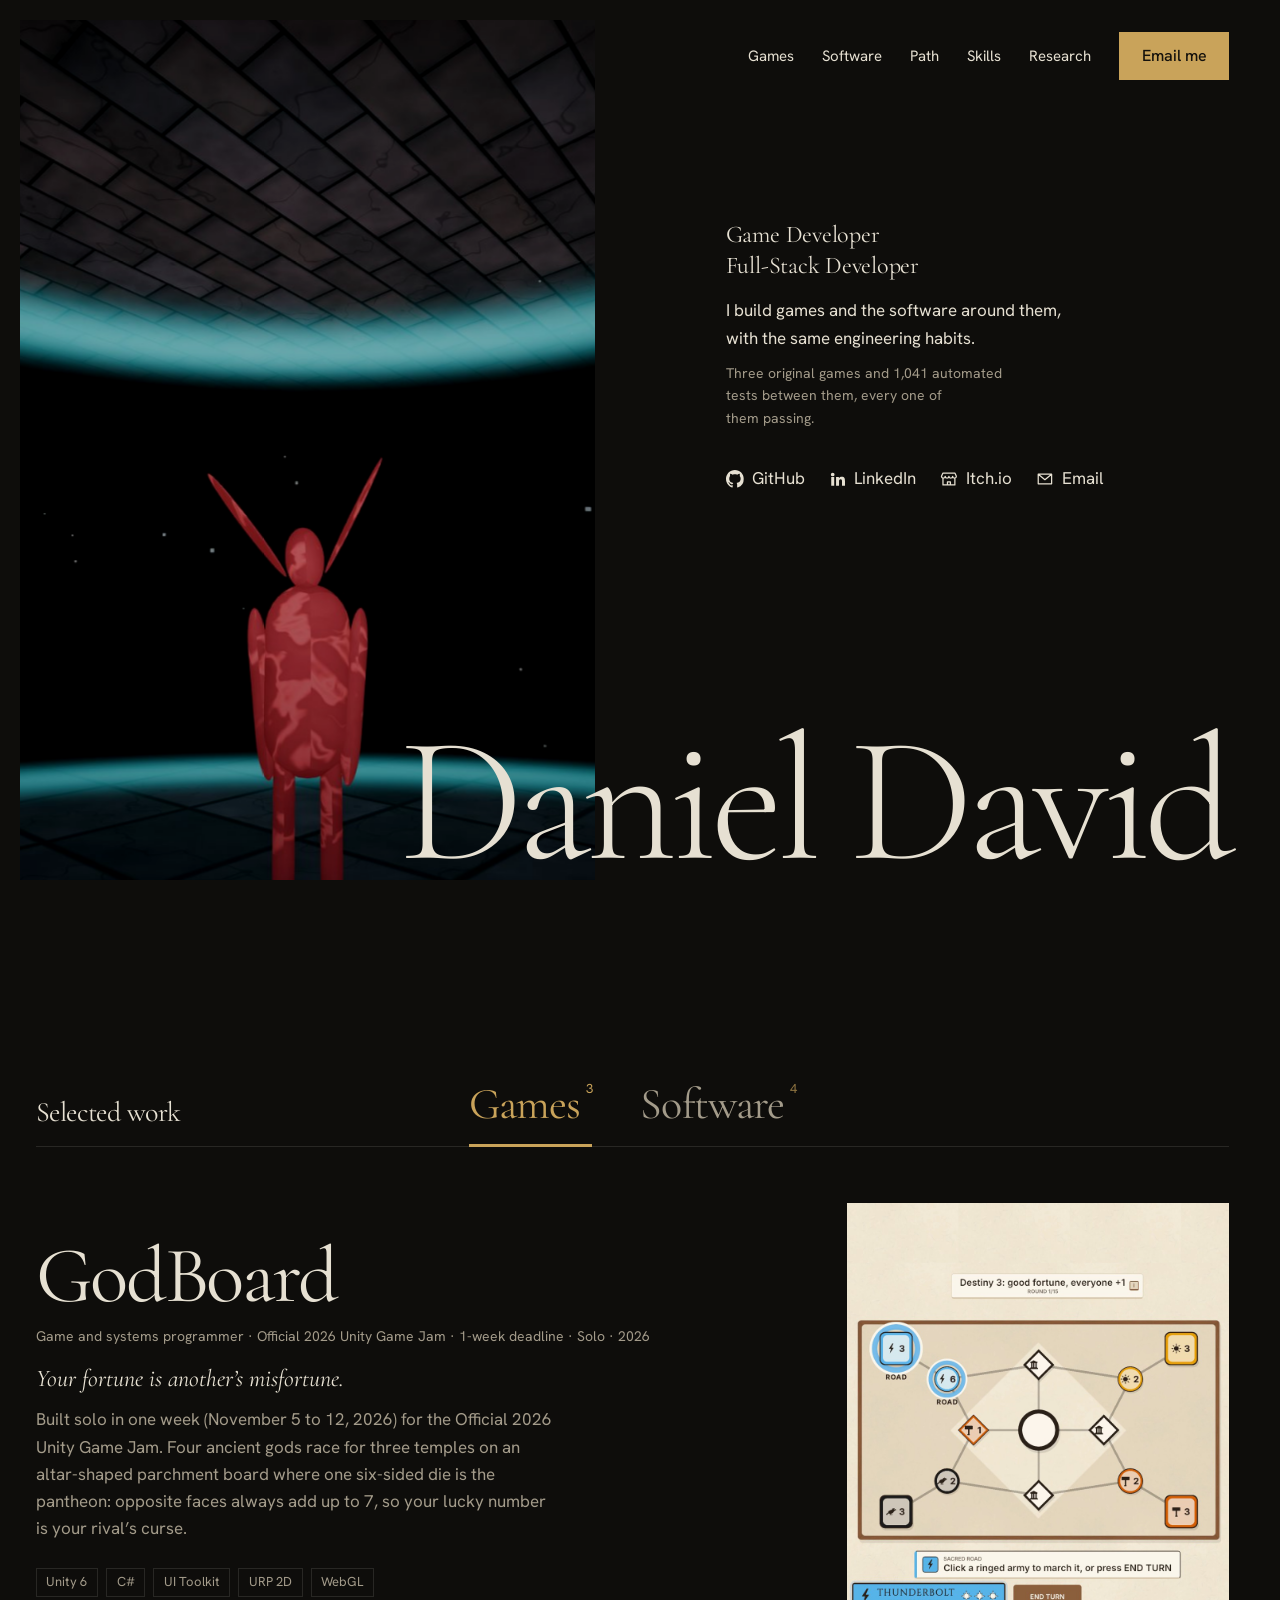
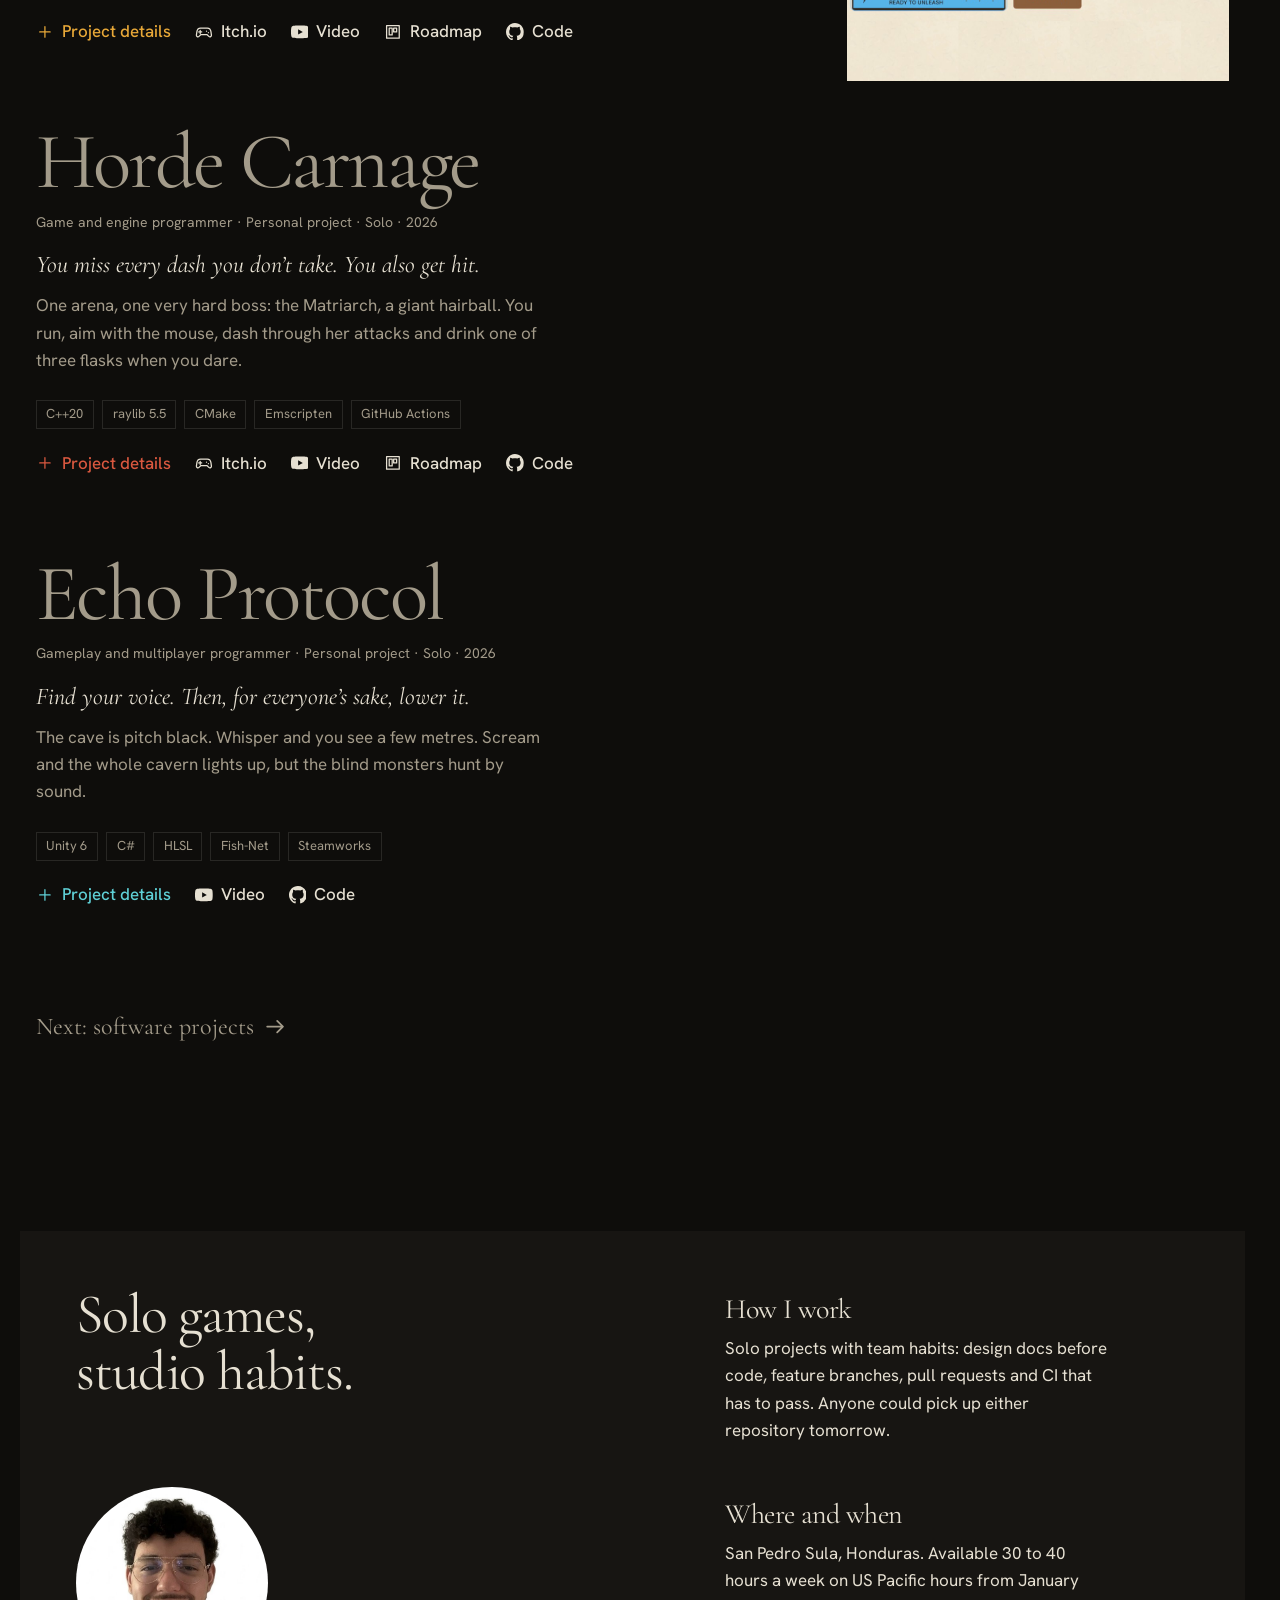
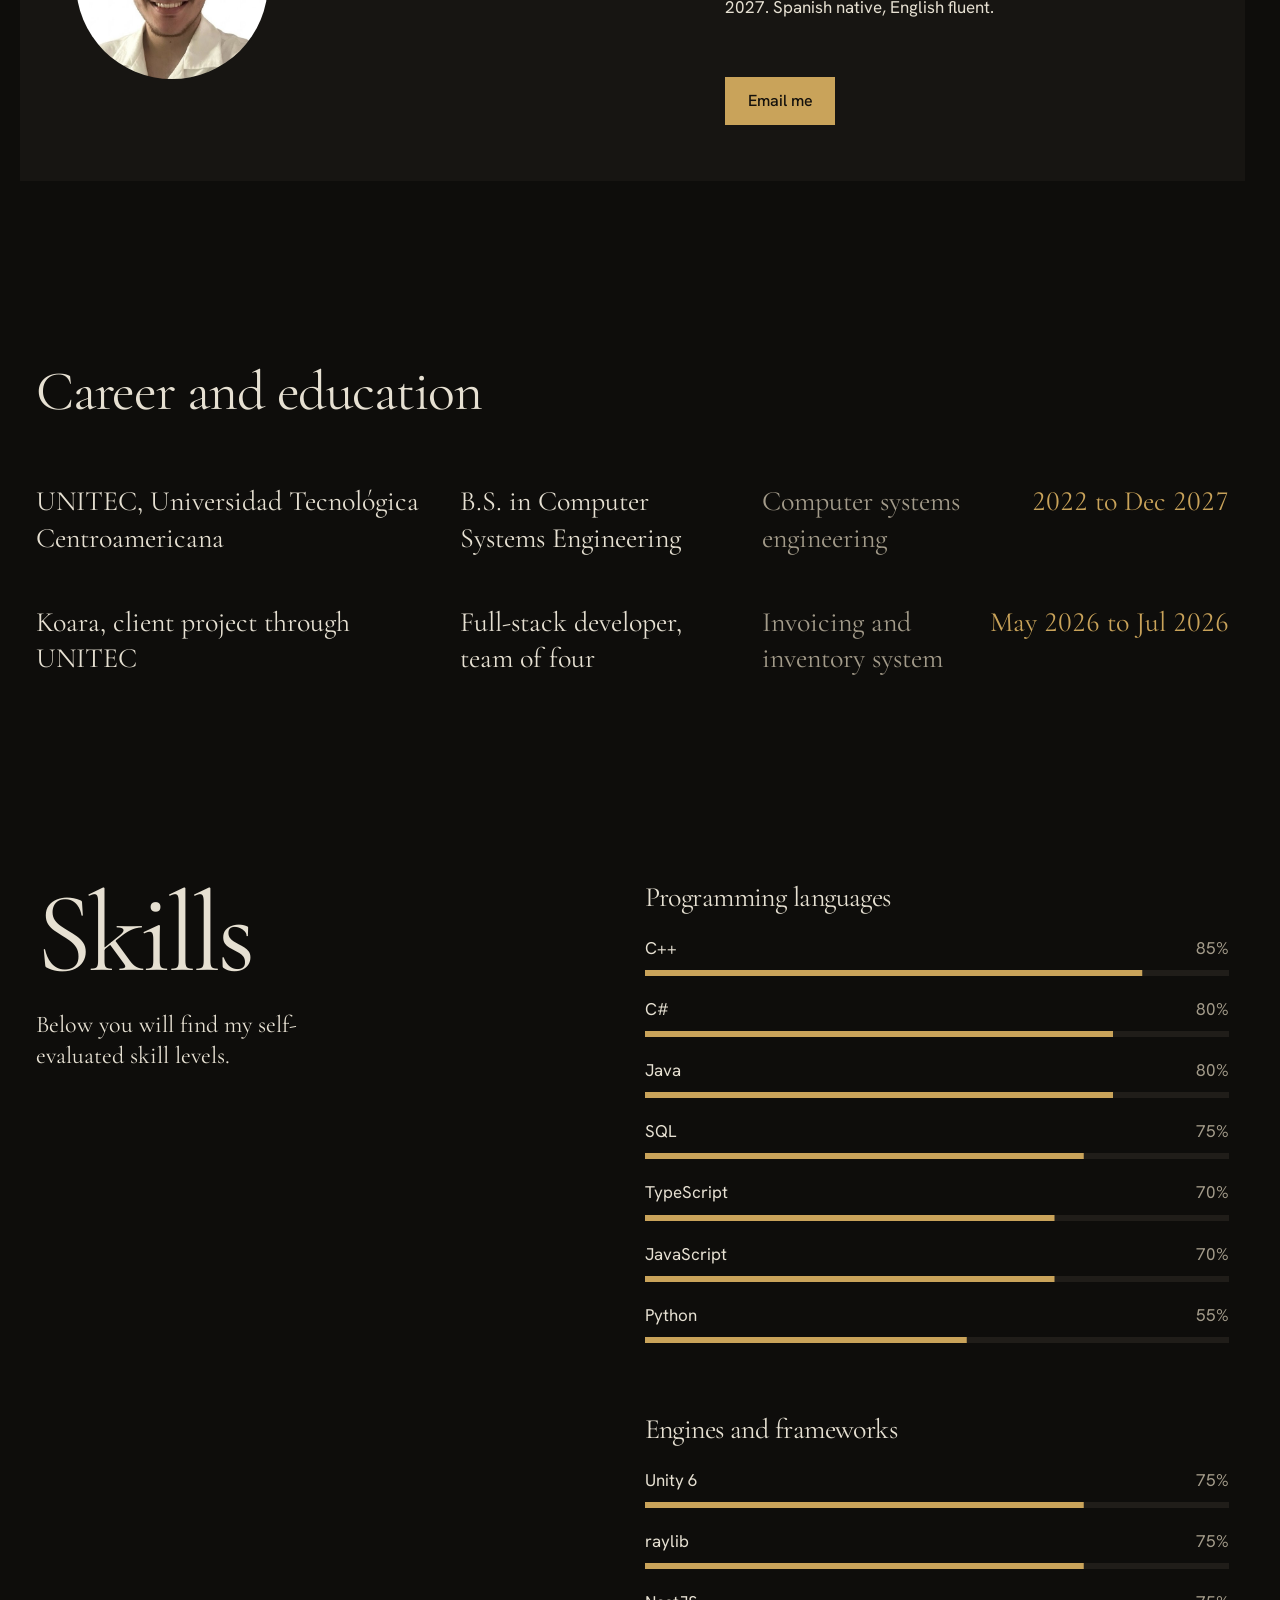
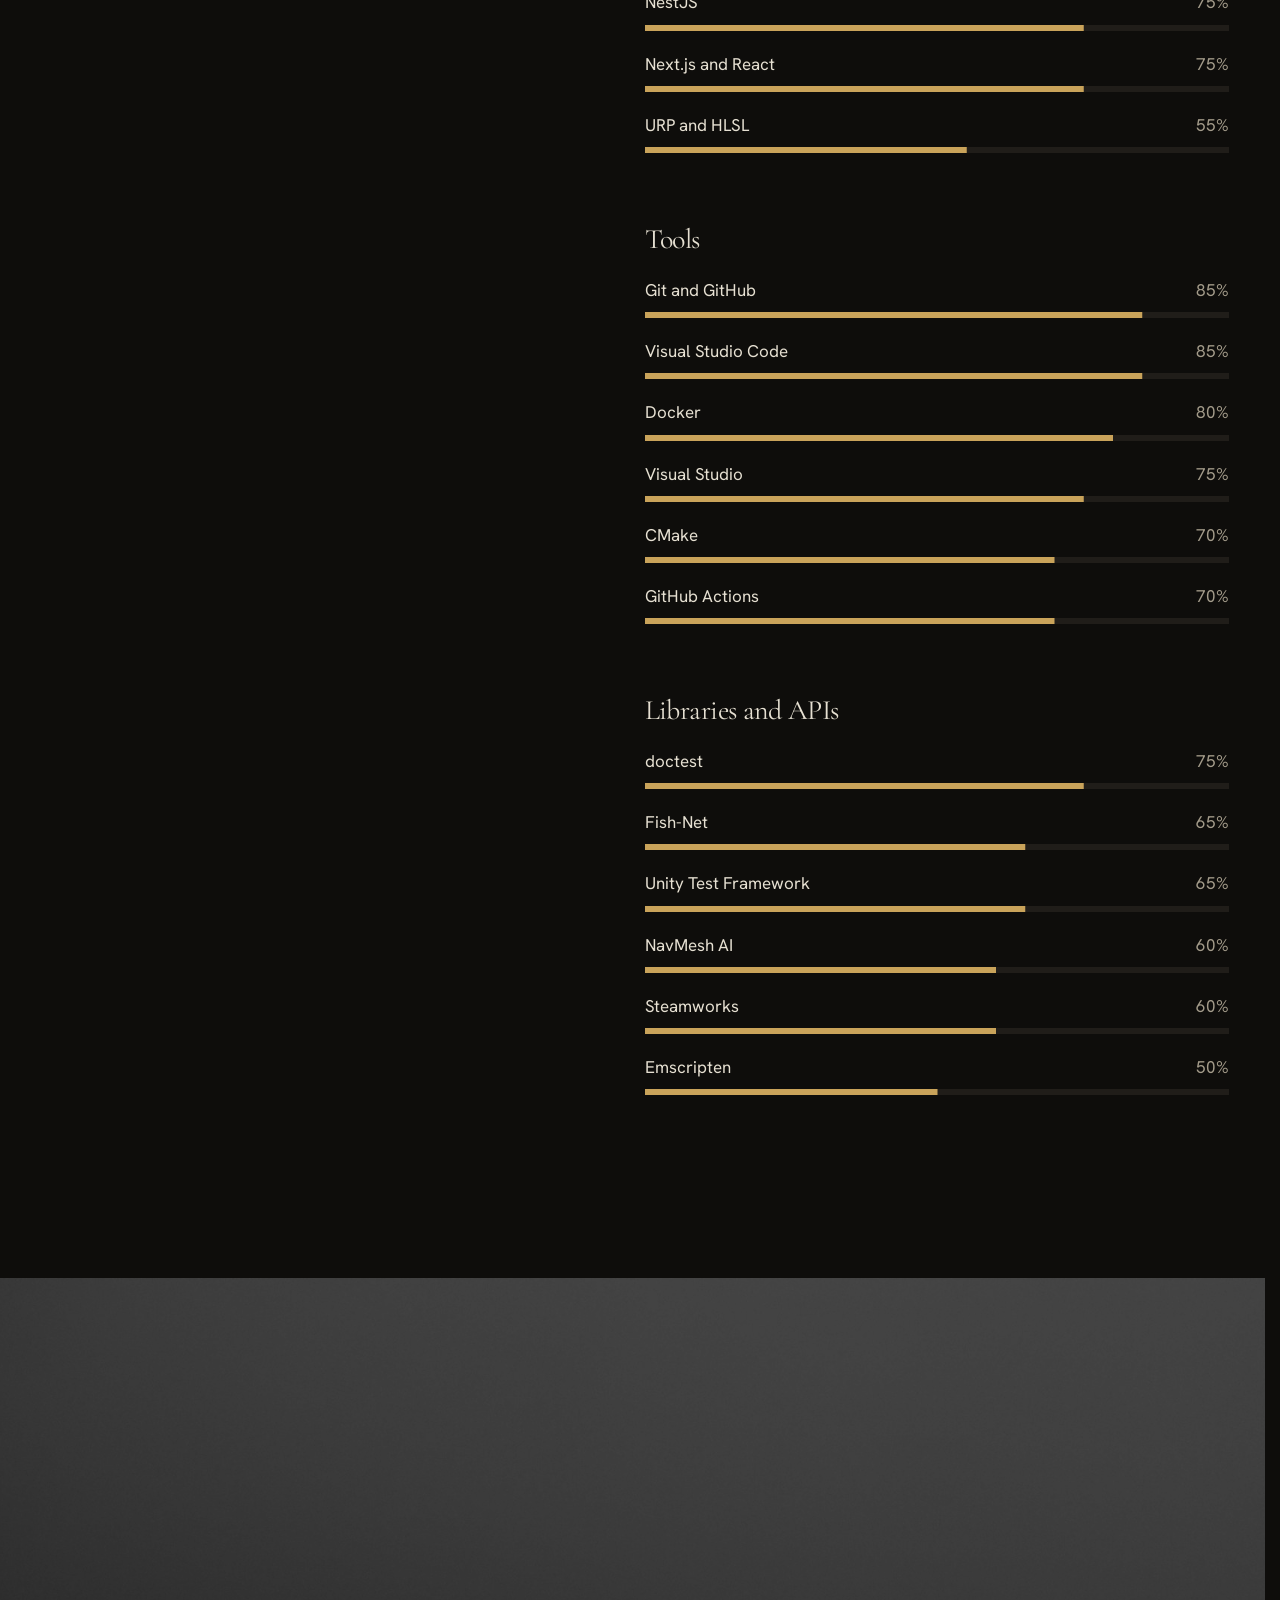
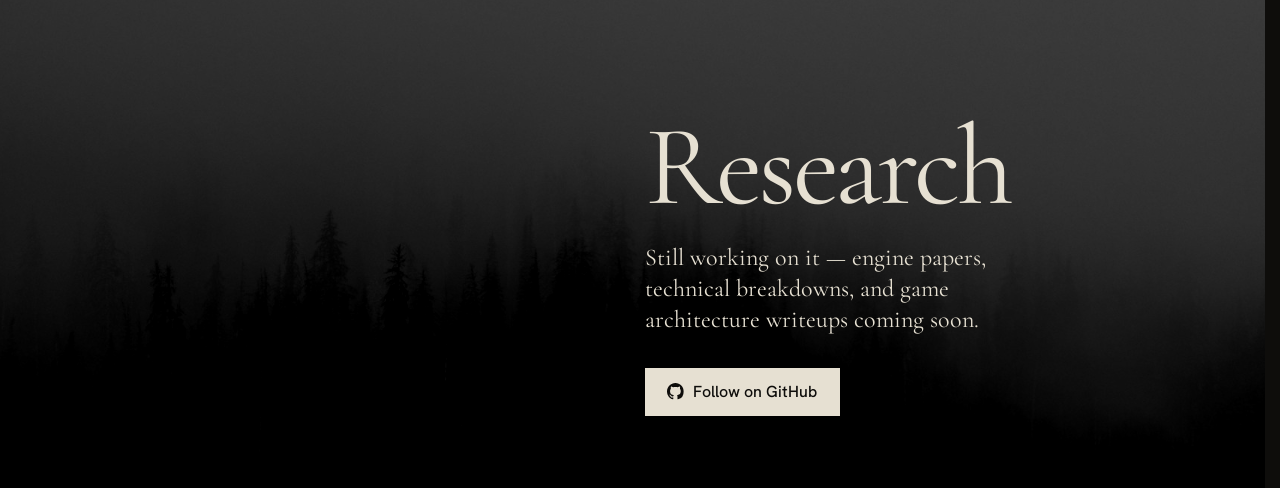
==== index.html @ 03432f9b "feat(games): add GodBoard project, solar amber theme, and gameplay screenshots - Add GodBoard as the" ====
<!doctype html>
<html lang="en">
<head>
  <meta charset="utf-8">
  <meta name="viewport" content="width=device-width, initial-scale=1, viewport-fit=cover">
  <title>Daniel David, game developer and full-stack developer</title>
  <meta name="description" content="Daniel David, game developer and full-stack developer. Original games in C++ and C#, and web software, with their engineering in the open.">
  <meta name="theme-color" content="#0e0d0b">
  <meta property="og:title" content="Daniel David, game developer and full-stack developer">
  <meta property="og:description" content="I build games and the software around them, with the same engineering habits.">
  <meta property="og:image" content="assets/projects/echo-protocol/echo-ring.jpg">
  <link rel="icon" href="data:image/svg+xml,%3Csvg xmlns='http://www.w3.org/2000/svg' viewBox='0 0 32 32'%3E%3Crect width='32' height='32' fill='%230e0d0b'/%3E%3Cpath d='M16 5c3 4 6 7 6 12a6 6 0 0 1-12 0c0-3 1.5-5 3-6.5 0 2.5 1 4 3 4.5-1-3 0-7 0-10z' fill='%23c9a35a'/%3E%3C/svg%3E">
  <link rel="preload" href="assets/fonts/cormorant-garamond.woff2" as="font" type="font/woff2" crossorigin>
  <link rel="preload" href="assets/fonts/hanken-grotesk.woff2" as="font" type="font/woff2" crossorigin>
  <link rel="stylesheet" href="css/tokens.css">
  <link rel="stylesheet" href="css/base.css">
  <link rel="stylesheet" href="css/main.css">
  <script type="module" src="js/main.js"></script>
</head>
<body>
  <svg width="0" height="0" class="sprite" aria-hidden="true" focusable="false">
    <symbol id="i-github" viewBox="0 0 16 16"><path fill="currentColor" d="M8 0C3.58 0 0 3.58 0 8c0 3.54 2.29 6.53 5.47 7.59.4.07.55-.17.55-.38 0-.19-.01-.82-.01-1.49-2.01.37-2.53-.49-2.69-.94-.09-.23-.48-.94-.82-1.13-.28-.15-.68-.52-.01-.53.63-.01 1.08.58 1.23.82.72 1.21 1.87.87 2.33.66.07-.52.28-.87.51-1.07-1.78-.2-3.64-.89-3.64-3.95 0-.87.31-1.59.82-2.15-.08-.2-.36-1.02.08-2.12 0 0 .67-.21 2.2.82.64-.18 1.32-.27 2-.27.68 0 1.36.09 2 .27 1.53-1.04 2.2-.82 2.2-.82.44 1.1.16 1.92.08 2.12.51.56.82 1.27.82 2.15 0 3.07-1.87 3.75-3.65 3.95.29.25.54.73.54 1.48 0 1.07-.01 1.93-.01 2.2 0 .21.15.46.55.38A8.01 8.01 0 0 0 16 8c0-4.42-3.58-8-8-8z"/></symbol>
    <symbol id="i-linkedin" viewBox="0 0 24 24"><path fill="currentColor" d="M4.98 3.5a2.5 2.5 0 1 1-.01 5 2.5 2.5 0 0 1 .01-5zM3 9.5h4V21H3zM9.5 9.5h3.8v1.6h.05c.53-1 1.83-1.95 3.77-1.95 4.03 0 4.38 2.55 4.38 5.85V21h-4v-5.4c0-1.4-.03-3.1-1.9-3.1-1.95 0-2.1 1.5-2.1 3V21h-4z"/></symbol>
    <symbol id="i-itch" viewBox="0 0 24 24"><path fill="none" stroke="currentColor" stroke-width="1.7" stroke-linejoin="round" stroke-linecap="round" d="M4 4h16l2 4.5a2.5 2.5 0 0 1-5 0 2.5 2.5 0 0 1-5 0 2.5 2.5 0 0 1-5 0 2.5 2.5 0 0 1-5 0zM4 11.5V20h16v-8.5M10 20v-4h4v4"/></symbol>
    <symbol id="i-mail" viewBox="0 0 24 24"><path fill="none" stroke="currentColor" stroke-width="1.7" stroke-linejoin="round" stroke-linecap="round" d="M3 5.5h18v13H3zM3.5 6l8.5 7 8.5-7"/></symbol>
    <symbol id="i-gamepad" viewBox="0 0 24 24"><path fill="none" stroke="currentColor" stroke-width="1.7" stroke-linejoin="round" stroke-linecap="round" d="M7.5 7h9c2.8 0 4.6 2 5 5l.6 4.2c.3 2-2 3.2-3.5 1.8L16 15.5H8L5.4 18c-1.5 1.4-3.8.2-3.5-1.8L2.5 12c.4-3 2.2-5 5-5zM7 10v4M5 12h4M15.5 11h.01M18 13h.01"/></symbol>
    <symbol id="i-play" viewBox="0 0 24 24"><path fill="currentColor" d="M8 5.5v13l10.5-6.5z"/></symbol>
    <symbol id="i-youtube" viewBox="0 0 24 24"><path fill="currentColor" d="M23.5 6.2c-.3-1-.9-1.8-1.9-2.1C19.9 3.5 12 3.5 12 3.5s-7.9 0-9.6.6C1.4 4.4.8 5.2.5 6.2 0 7.9 0 12 0 12s0 4.1.5 5.8c.3 1 .9 1.8 1.9 2.1 1.7.6 9.6.6 9.6.6s7.9 0 9.6-.6c1-.3 1.6-1.1 1.9-2.1.5-1.7.5-5.8.5-5.8s0-4.1-.5-5.8zM9.6 15.6V8.4l6.3 3.6-6.3 3.6z"/></symbol>
    <symbol id="i-external" viewBox="0 0 24 24"><path fill="none" stroke="currentColor" stroke-width="1.7" stroke-linecap="round" stroke-linejoin="round" d="M18 13v6a2 2 0 0 1-2 2H5a2 2 0 0 1-2-2V8a2 2 0 0 1 2-2h6M15 3h6v6M10 14L21 3"/></symbol>
    <symbol id="i-download" viewBox="0 0 24 24"><path fill="none" stroke="currentColor" stroke-width="1.7" stroke-linejoin="round" stroke-linecap="round" d="M12 4v11M7.5 10.5 12 15l4.5-4.5M5 19.5h14"/></symbol>
    <symbol id="i-plus" viewBox="0 0 24 24"><path fill="none" stroke="currentColor" stroke-width="1.7" stroke-linecap="round" d="M12 5v14M5 12h14"/></symbol>
    <symbol id="i-arrow" viewBox="0 0 24 24"><path fill="none" stroke="currentColor" stroke-width="1.7" stroke-linecap="round" stroke-linejoin="round" d="M4 12h15M13.5 6.5 19 12l-5.5 5.5"/></symbol>
    <symbol id="i-store" viewBox="0 0 24 24"><path fill="none" stroke="currentColor" stroke-width="1.7" stroke-linejoin="round" stroke-linecap="round" d="M4 8h16l-1.2 11.5a1.5 1.5 0 0 1-1.5 1.5H6.7a1.5 1.5 0 0 1-1.5-1.5zM8.5 8V6.5a3.5 3.5 0 0 1 7 0V8"/></symbol>
    <symbol id="i-key" viewBox="0 0 24 24"><path fill="none" stroke="currentColor" stroke-width="1.7" stroke-linejoin="round" stroke-linecap="round" d="M14.5 9.5a4 4 0 1 1-1.2-2.8M13.3 6.7 21 14.5V18h-3v-2.5h-2.5V13"/></symbol>
    <symbol id="i-board" viewBox="0 0 24 24"><path fill="none" stroke="currentColor" stroke-width="1.7" stroke-linejoin="round" d="M3.5 3.5h17v17h-17zM7 7h4v9H7zM13 7h4v5h-4z"/></symbol>
    <symbol id="i-close" viewBox="0 0 24 24"><path fill="none" stroke="currentColor" stroke-width="1.7" stroke-linecap="round" d="M6 6l12 12M18 6 6 18"/></symbol>
  </svg>

  <a class="skip" href="#work">Skip to the work</a>

  <header class="hero" id="top">
    <nav class="nav" aria-label="Main">
      <a href="#games" data-track="games">Games</a>
      <a href="#software" data-track="software">Software</a>
      <a href="#path">Path</a>
      <a href="#skills">Skills</a>
      <a href="#research">Research</a>
      <a class="button button--solid nav__action" href="mailto:danielfdd2004@gmail.com?subject=Hello%20Daniel">Email me</a>
    </nav>

    <figure class="hero__picture">
      <img src="assets/projects/echo-protocol/echo-ring.jpg" width="1920" height="1080"
           alt="Echo Protocol: the blind monster standing inside a ring of cyan light cast by a voice" fetchpriority="high">
    </figure>

    <div class="hero__text">
      <p class="hero__role">Game Developer<br>Full-Stack Developer</p>
      <p class="hero__lede">I build games and the software around them, with the same engineering habits.</p>
      <p class="hero__fact">Three original games and 1,041 automated tests between them, every one of them passing.</p>
      <ul class="links" aria-label="Elsewhere">
        <li><a href="https://github.com/DanDavD" rel="me"><svg class="icon" aria-hidden="true"><use href="#i-github"/></svg>GitHub</a></li>
        <li><a href="https://www.linkedin.com/in/daniel-david242004/" rel="me"><svg class="icon" aria-hidden="true"><use href="#i-linkedin"/></svg>LinkedIn</a></li>
        <li><a href="https://dandavd.itch.io/" rel="me"><svg class="icon" aria-hidden="true"><use href="#i-itch"/></svg>Itch.io</a></li>
        <li><a href="mailto:danielfdd2004@gmail.com"><svg class="icon" aria-hidden="true"><use href="#i-mail"/></svg>Email</a></li>
      </ul>
    </div>

    <h1 class="hero__name" id="wordmark"><span class="hero__name-inner">Daniel David</span></h1>
  </header>

  <main>
    <section class="work" id="work" aria-labelledby="work-title" data-reveal>
      <div class="work__head">
        <h2 class="work__title r" id="work-title">Selected work</h2>
        <!-- Two tabs swap the list in place; each one has its own address (#games, #software) -->
        <div class="tabs r" role="tablist" aria-label="Kind of project" hidden>
          <button class="tabs__tab" role="tab" type="button" id="tab-games" aria-controls="games" data-track="games">Games<span class="tabs__count"></span></button>
          <button class="tabs__tab" role="tab" type="button" id="tab-software" aria-controls="software" data-track="software">Software<span class="tabs__count"></span></button>
        </div>
      </div>

      <div class="work__panel" id="games" role="tabpanel" aria-labelledby="tab-games" data-track="games">
        <div class="work__body">
          <ul class="work__list">
            <!-- Rendered from js/data/projects.js. This copy shows without JavaScript. -->
            <li class="work__item"><a class="work__name" href="https://github.com/DanDavD/UnityGameJam">GodBoard</a></li>
            <li class="work__item"><a class="work__name" href="https://github.com/DanDavD/Horde-Carnage">Horde Carnage</a></li>
            <li class="work__item"><a class="work__name" href="https://github.com/DanDavD/EchoGame">Echo Protocol</a></li>
          </ul>
          <div class="work__frame" aria-hidden="true"></div>
        </div>
        <a class="work__next" href="#software" data-track="software">Next: software projects<svg class="icon" aria-hidden="true"><use href="#i-arrow"/></svg></a>
      </div>

      <div class="work__panel" id="software" role="tabpanel" aria-labelledby="tab-software" data-track="software">
        <div class="work__body">
          <ul class="work__list"></ul>
          <div class="work__frame" aria-hidden="true"></div>
        </div>
        <a class="work__next" href="#games" data-track="games">Next: games<svg class="icon" aria-hidden="true"><use href="#i-arrow"/></svg></a>
      </div>
    </section>

    <section class="about" id="about" aria-labelledby="about-title" data-reveal>
      <div class="about__panel">
        <h2 class="about__title r" id="about-title">Solo games, studio habits.</h2>
        <img class="about__portrait r" src="assets/img/profile.jpg" width="600" height="600" alt="Daniel David" loading="lazy" decoding="async">
        <div class="about__blocks">
          <div class="r">
            <h3>How I work</h3>
            <p>Solo projects with team habits: design docs before code, feature branches, pull requests and CI that has to pass. Anyone could pick up either repository tomorrow.</p>
          </div>
          <div class="r">
            <h3>Where and when</h3>
            <p>San Pedro Sula, Honduras. Available 30 to 40 hours a week on US Pacific hours from January 2027. Spanish native, English fluent.</p>
          </div>
          <a class="button button--solid r" href="mailto:danielfdd2004@gmail.com?subject=Hello%20Daniel">Email me</a>
        </div>
      </div>
    </section>

    <section class="path" id="path" aria-labelledby="path-title" data-reveal>
      <h2 class="path__title r" id="path-title">Career and education</h2>
      <table class="path__table r">
        <caption class="sr-only">Career and education, newest first</caption>
        <thead class="sr-only">
          <tr><th scope="col">Institution</th><th scope="col">Degree or role</th><th scope="col">Field</th><th scope="col">Dates</th></tr>
        </thead>
        <tbody id="path-rows">
          <tr><td>UNITEC, Universidad Tecnológica Centroamericana</td><td>B.S. in Computer Systems Engineering</td><td>Computer systems engineering</td><td>2022 to Dec 2027</td></tr>
        </tbody>
      </table>
    </section>

    <section class="skills" id="skills" aria-labelledby="skills-title">
      <div class="skills__aside" data-reveal>
        <h2 class="skills__title r" id="skills-title">Skills</h2>
        <p class="skills__intro r">Below you will find my self-evaluated skill levels.</p>
      </div>
      <div class="skills__groups" id="skill-groups"></div>
    </section>

    <section class="research" id="research" aria-labelledby="research-title" data-reveal>
      <img class="research__picture" src="assets/img/fog-treeline-1920.jpg" width="1920" height="1080" loading="lazy"
           alt="A dark treeline dissolving into fog">
      <div class="research__text">
        <h2 class="research__title r" id="research-title">Research</h2>
        <p class="r">Still working on it — engine papers, technical breakdowns, and game architecture writeups coming soon.</p>
        <a class="button button--light r" href="https://github.com/DanDavD"><svg class="icon" aria-hidden="true"><use href="#i-github"/></svg>Follow on GitHub</a>
      </div>
    </section>
  </main>


  <dialog class="modal" id="project-modal" aria-labelledby="modal-title">
    <div class="modal__inner" id="modal-content"></div>
  </dialog>

  <div class="omen" id="omen" aria-live="assertive" hidden>
    <div class="omen__band">
      <p class="omen__word" id="omen-word"></p>
      <p class="omen__note" id="omen-note"></p>
    </div>
  </div>
</body>
</html>
---- css/tokens.css ----
@font-face {
  font-family: 'Cormorant Garamond';
  src: url('../assets/fonts/cormorant-garamond.woff2') format('woff2');
  font-weight: 300 700;
  font-style: normal;
  font-display: swap;
}
@font-face {
  font-family: 'Cormorant Garamond';
  src: url('../assets/fonts/cormorant-garamond-italic.woff2') format('woff2');
  font-weight: 400;
  font-style: italic;
  font-display: swap;
}
@font-face {
  font-family: 'Hanken Grotesk';
  src: url('../assets/fonts/hanken-grotesk.woff2') format('woff2');
  font-weight: 100 900;
  font-style: normal;
  font-display: swap;
}

:root {
  /* Colour: one ground, one ink, one accent */
  --ground: #0e0d0b;
  --raised: #171512;
  --raised-2: #201d19;
  --ink: #e6e0d2;
  --muted: #a39b8a;
  --accent: #c9a35a;
  --accent-ink: #14110c;
  --blood: #8e1b17;
  --hairline: rgb(230 224 210 / 0.12);

  /* Type */
  --display: 'Cormorant Garamond', 'Iowan Old Style', 'Palatino Linotype', Palatino, serif;
  --text: 'Hanken Grotesk', system-ui, -apple-system, 'Segoe UI', sans-serif;
  --step-small: 0.875rem;                          /* 14px */
  --step-text: 1.0625rem;                          /* 17px */
  --step-lead: clamp(1.25rem, 1.1rem + 0.6vw, 1.5rem);   /* 20-24px */
  --step-head: clamp(2rem, 1.4rem + 2.6vw, 3.75rem);     /* 32-60px */
  --step-display: clamp(3.5rem, 2rem + 6.4vw, 8.5rem);   /* 56-136px */

  /* Space */
  --margin: clamp(1.25rem, 0.8rem + 1.8vw, 2.5rem);
  --section: clamp(7rem, 5rem + 8vw, 13rem);
  --radius: 0;

  /* Motion */
  --ease-out: cubic-bezier(0.23, 1, 0.32, 1);
  --ease-in-out: cubic-bezier(0.77, 0, 0.175, 1);
  --ease-drawer: cubic-bezier(0.32, 0.72, 0, 1);
  --press: 140ms;
  --quick: 200ms;
  --enter: 640ms;
}
---- css/base.css ----
*, *::before, *::after { box-sizing: border-box; }

html {
  scrollbar-gutter: stable;
  scrollbar-color: var(--raised-2) var(--ground);
  -webkit-text-size-adjust: 100%;
  text-size-adjust: 100%;
  scroll-behavior: smooth;
}
html:has(dialog[open]), html.is-locked { overflow: hidden; }

body {
  margin: 0;
  background: var(--ground);
  color: var(--ink);
  font-family: var(--text);
  font-size: var(--step-text);
  line-height: 1.6;
  font-kerning: normal;
  -webkit-font-smoothing: antialiased;
  -moz-osx-font-smoothing: grayscale;
  caret-color: var(--accent);
  -webkit-tap-highlight-color: transparent;
}

h1, h2, h3, p, figure, blockquote, dl, dd, ul, ol { margin: 0; }
ul, ol { padding: 0; list-style: none; }
img, svg { display: block; max-width: 100%; }
img { height: auto; }
table { border-collapse: collapse; }
button { font: inherit; color: inherit; background: none; border: 0; padding: 0; cursor: pointer; }

h1, h2, h3 {
  font-family: var(--display);
  font-weight: 400;
  line-height: 1;
  letter-spacing: -0.02em;
  text-wrap: balance;
}
p { text-wrap: pretty; }

a { color: inherit; text-decoration-thickness: 1px; text-underline-offset: 0.22em; }

::selection { background: var(--accent); color: var(--accent-ink); }

:focus { outline: none; }
:focus-visible {
  outline: 2px solid var(--accent);
  outline-offset: 4px;
}

.sr-only {
  position: absolute; width: 1px; height: 1px; padding: 0; margin: -1px;
  overflow: hidden; clip: rect(0 0 0 0); white-space: nowrap; border: 0;
}
.sprite { position: absolute; }

.skip {
  position: absolute; left: var(--margin); top: -4rem; z-index: 50;
  padding: 0.6rem 1rem; background: var(--accent); color: var(--accent-ink);
  text-decoration: none; transition: transform var(--quick) var(--ease-out);
}
.skip:focus-visible { transform: translateY(5rem); }

.icon { width: 1.05em; height: 1.05em; flex: none; }

/* Buttons: square, one fill, a press you can feel */
.button {
  display: inline-flex; align-items: center; gap: 0.6em;
  min-height: 3rem; padding: 0 1.4rem;
  font-family: var(--text); font-size: 1rem; font-weight: 500; line-height: 1;
  text-decoration: none; white-space: nowrap;
  border-radius: var(--radius);
  transition: transform var(--press) var(--ease-out), background-color var(--quick) ease, color var(--quick) ease;
  touch-action: manipulation;
  user-select: none;
}
.button:active { transform: scale(0.97); }
.button--solid { background: var(--accent); color: var(--accent-ink); }
.button--light { background: var(--ink); color: var(--ground); }
.button--quiet { background: var(--raised-2); color: var(--ink); }
.button[aria-disabled='true'] { background: var(--raised-2); color: var(--muted); cursor: default; }
.button[aria-disabled='true']:active { transform: none; }
@media (hover: hover) and (pointer: fine) {
  .button--solid:hover { background: #d8b46c; }
  .modal .button--solid:hover { background: var(--project-hover); }
  .button--light:hover { background: #fff8ea; }
  .button--quiet:hover { background: #2a2620; }
}
---- css/main.css ----
/* ---------- Hero: inset picture, crossing wordmark ---------- */

.hero {
  position: relative; z-index: 1;
  background: var(--ground);
  min-height: max(100svh, 46rem);
  overflow: clip;
}

.nav {
  position: absolute; z-index: 3;
  top: 2rem; right: var(--margin);
  display: flex; align-items: center; gap: 1.75rem;
  font-size: 0.9375rem;
}
.nav a:not(.button) {
  text-decoration: none;
  padding-block: 0.5rem;
  transition: color var(--quick) ease;
}

.hero__picture {
  position: absolute;
  top: 1.25rem; left: 1.25rem; bottom: 1.25rem;
  width: calc(47% - 1.25rem);
  overflow: hidden;
  background: var(--raised);
  animation: picture-in 1400ms var(--ease-out) both;
}
.hero__picture img {
  width: 100%; height: 100%;
  object-fit: cover;
  object-position: 50% 50%;
  transform-origin: 50% 40%;
  filter: brightness(0.8) contrast(1.06);
  animation: picture-settle 2400ms var(--ease-out) both;
}

.hero__text {
  position: absolute; z-index: 2;
  left: 47%; right: 0;
  top: 40%;
  display: grid; justify-items: start;
  padding-inline: max(var(--margin), (53vw - 26rem) / 2);
  translate: 0 -50%;
}
.hero__role {
  font-family: var(--display);
  font-size: var(--step-lead);
  line-height: 1.3;
  letter-spacing: -0.01em;
  animation: rise 900ms var(--ease-out) 250ms both;
}
.hero__lede {
  margin-top: 1rem;
  max-width: 34ch;
  animation: rise 900ms var(--ease-out) 330ms both;
}
.hero__fact {
  margin-top: 0.625rem;
  max-width: 38ch;
  font-size: var(--step-small);
  color: var(--muted);
  animation: rise 900ms var(--ease-out) 370ms both;
}

.links {
  display: flex; flex-wrap: wrap; gap: 0.25rem 1.5rem;
  margin-top: 1.75rem;
  animation: rise 900ms var(--ease-out) 410ms both;
}
.links a {
  display: inline-flex; align-items: center; gap: 0.5rem;
  min-height: 2.75rem;
  text-decoration: none;
  transition: color var(--quick) ease;
}
.links .icon { transition: transform var(--quick) var(--ease-out); }

.hero__name {
  position: absolute; z-index: 2;
  right: var(--margin); bottom: 1.75rem;
  font-weight: 300;
  font-size: clamp(5rem, 14vw, 15rem);
  line-height: 0.8;
  letter-spacing: -0.04em;
  white-space: nowrap;
  user-select: none;
  animation: rise-far 1200ms var(--ease-out) 120ms both;
}
.hero__name-inner { display: block; transform-origin: 100% 100%; }

@supports (animation-timeline: scroll()) {
  .hero__name-inner {
    animation: name-recede linear both;
    animation-timeline: scroll(root);
    animation-range: 0 100vh;
  }
}

@keyframes picture-in {
  from { clip-path: inset(0 0 100% 0); }
  to { clip-path: inset(0 0 0 0); }
}
@keyframes picture-settle {
  from { transform: scale(1.12); }
  to { transform: scale(1.04); }
}
@keyframes rise {
  from { opacity: 0; transform: translateY(18px); }
  to { opacity: 1; transform: none; }
}
@keyframes rise-far {
  from { opacity: 0; transform: translateY(40px); }
  to { opacity: 1; transform: none; }
}
@keyframes name-recede {
  to { transform: scale(0.93); opacity: 0.55; }
}

@media (hover: hover) and (pointer: fine) {
  .nav a:not(.button):hover,
  .links a:hover { color: var(--accent); }
  .links a:hover .icon { transform: translateY(-2px); }
}

/* ---------- Shared section frame ---------- */

main {
  position: relative; z-index: 1;
  display: flow-root;
  background: var(--ground);
}
main > section { margin-top: var(--section); }

/* Entrances: content is visible until the script says it can animate */
.reveal-ready [data-reveal] .r {
  opacity: 0;
  transform: translateY(24px);
  transition:
    opacity var(--enter) ease-out,
    transform var(--enter) var(--ease-out);
  transition-delay: calc(var(--i, 0) * 75ms);
}
.reveal-ready [data-reveal].is-in .r {
  opacity: 1;
  transform: none;
}

/* ---------- Work: big names, fixed preview ---------- */

.work { padding-inline: var(--margin); scroll-margin-top: 1.5rem; }
.work__head {
  display: grid;
  grid-template-columns: minmax(0, 1fr) auto minmax(0, 1fr);
  align-items: end;
  gap: 1.25rem 3rem;
  margin-bottom: 3.5rem;
  padding-bottom: 1.25rem;
  border-bottom: 1px solid var(--hairline);
}
.work__title {
  font-size: 1.75rem;
}

/* Tabs: two big words, one lit. The list below swaps in place. */
.tabs[hidden] { display: none; }
.tabs { display: flex; justify-content: center; gap: 0.5rem 3rem; }
.tabs__tab {
  position: relative;
  display: inline-flex; align-items: flex-start; gap: 0.35rem;
  min-height: 2.75rem;
  font-family: var(--display);
  font-size: clamp(2rem, 1.5rem + 1.6vw, 2.75rem);
  line-height: 1;
  letter-spacing: -0.02em;
  color: var(--muted);
  transition: color var(--quick) ease;
  touch-action: manipulation;
}
.tabs__tab::after {
  content: '';
  position: absolute; left: 0; right: 0; bottom: calc(-1.25rem - 1px);
  height: 3px;
  background: var(--accent);
  transform: scaleX(0);
  transform-origin: 0 50%;
  transition: transform 320ms var(--ease-out);
}
.tabs__tab[aria-selected='true'] { color: var(--accent); }
.tabs__tab:focus-visible { outline-offset: 0.5rem; }
.tabs__tab[aria-selected='true']::after { transform: scaleX(1); }
.tabs__tab:active { transform: translateY(1px); }
.tabs__count {
  font-family: var(--text);
  font-size: 0.8125rem;
  font-variant-numeric: tabular-nums;
  color: var(--accent);
  opacity: 0.7;
}
.tabs__tab[aria-selected='true'] .tabs__count { opacity: 1; }
@media (hover: hover) and (pointer: fine) {
  .tabs__tab:not([aria-selected='true']):hover { color: var(--ink); }
}

.work__panel[hidden] { display: none; }
.work__panel.is-entering { animation: panel-in 360ms var(--ease-out) both; }
@keyframes panel-in {
  from { opacity: 0; transform: translateY(10px); }
  to { opacity: 1; transform: none; }
}

.work__next {
  display: inline-flex; align-items: center; gap: 0.6rem;
  min-height: 2.75rem;
  margin-top: 4rem;
  font-family: var(--display);
  font-size: var(--step-lead);
  text-decoration: none;
  color: var(--muted);
  transition: color var(--quick) ease;
}
.work__next .icon { transition: transform var(--quick) var(--ease-out); }
@media (hover: hover) and (pointer: fine) {
  .work__next:hover { color: var(--accent); }
  .work__next:hover .icon { transform: translateX(4px); }
}
.work__body {
  display: grid;
  grid-template-columns: repeat(12, minmax(0, 1fr));
  column-gap: 1.5rem;
}
.work__list {
  grid-column: 1 / span 7;
  display: grid; gap: 3.5rem;
  align-content: start;
}
.work__item { display: block; }
.work__open {
  display: grid; justify-items: start;
  width: 100%;
  text-align: left;
  padding-block: 0.625rem;
}
.work__row {
  display: flex; flex-wrap: wrap; align-items: baseline;
  gap: 0.5rem 1.5rem;
}
.work__name {
  font-family: var(--display);
  font-size: clamp(2.75rem, 1.6rem + 4.2vw, 5rem);
  line-height: 1;
  letter-spacing: -0.03em;
  color: var(--muted);
  text-decoration: none;
  transition: color var(--quick) ease;
}
.work__meta {
  font-size: var(--step-small);
  color: var(--muted);
}
.work__quote {
  margin-top: 1rem;
  font-family: var(--display);
  font-style: italic;
  font-size: var(--step-lead);
  line-height: 1.3;
}
.work__lede {
  margin-top: 0.75rem;
  max-width: 52ch;
  color: var(--muted);
}
.work__item[data-project='godboard'] { --project: #e8a838; }
.work__item[data-project='horde-carnage'] { --project: #d9583f; }
.work__item[data-project='echo-protocol'] { --project: #5fd0d6; }
.work__item[data-project='universal-ai-sync'] { --project: #8f8cff; }
.work__item[data-project='koara'] { --project: #f0a6c6; }
.work__more {
  display: inline-flex; align-items: center; gap: 0.5rem;
  margin-top: 1.25rem;
  font-weight: 500;
  color: var(--project, var(--accent));
}
.work__more .icon { transition: transform var(--quick) var(--ease-out); }
.work__open:active .work__more .icon { transform: scale(0.9); }
.work__item.is-active .work__name { color: var(--ink); }

/* Card extras: stack tags, then the links the project actually has */
.work__stack {
  display: flex; flex-wrap: wrap; gap: 0.5rem;
  margin-top: 1rem;
}
.work__stack li {
  padding: 0.2rem 0.6rem;
  font-size: 0.8125rem;
  color: var(--muted);
  border: 1px solid var(--hairline);
}
.work__actions {
  display: flex; flex-wrap: wrap; align-items: center;
  gap: 0 1.5rem;
  margin-top: 0.75rem;
}
.work__link {
  display: inline-flex; align-items: center; gap: 0.5rem;
  min-height: 2.75rem;
  font-weight: 500;
  text-decoration: none;
  color: var(--ink);
  transition: color var(--quick) ease;
}
.work__link .icon { transition: transform var(--quick) var(--ease-out); }
.work__link:active .icon { transform: scale(0.9); }
.work__link--more { color: var(--project, var(--accent)); }
@media (hover: hover) and (pointer: fine) {
  .work__link:hover { color: var(--project, var(--accent)); }
  .work__link--more:hover .icon { transform: rotate(90deg); }
}

/* Placeholders stay visible on purpose until the real content arrives */
.work__item.is-pending .work__name::after {
  content: 'Placeholder';
  margin-left: 0.75rem;
  padding: 0.15rem 0.5rem;
  font-family: var(--text);
  font-size: 0.75rem;
  letter-spacing: 0.08em;
  text-transform: uppercase;
  vertical-align: middle;
  color: var(--accent);
  border: 1px dashed var(--accent);
}
.work__item .work__media { display: none; }

@media (hover: hover) and (pointer: fine) {
  .work__open:hover .work__more .icon { transform: rotate(90deg); }
}

/* The card as one target: a lit edge, a faint wash of the project's colour,
   and the name stepping forward. Only on devices that can hover. */
.work__item { position: relative; cursor: pointer; isolation: isolate; }
.work__item::before,
.work__item::after {
  content: '';
  position: absolute;
  pointer-events: none;
}
.work__item::before {
  left: 0; top: 1.25rem; bottom: 1.25rem;
  width: 2px;
  background: var(--project, var(--accent));
  transform: scaleY(0);
  transform-origin: 50% 0;
  transition: transform 420ms var(--ease-out);
}
.work__item::after {
  inset: 0; z-index: -1;
  background: linear-gradient(90deg, color-mix(in srgb, var(--project, var(--accent)) 10%, transparent), transparent 75%);
  opacity: 0;
  transition: opacity 320ms ease;
}
.work__name { display: inline-block; transition: color var(--quick) ease, transform 420ms var(--ease-out); }

@media (min-width: 961px) {
  .work__list { gap: 0.75rem; }
  .work__item { padding: 1.5rem 2rem; margin-left: -2rem; }
}
@media (hover: hover) and (pointer: fine) {
  .work__item:hover::before,
  .work__item:focus-within::before { transform: scaleY(1); }
  .work__item:hover::after,
  .work__item:focus-within::after { opacity: 1; }
  .work__item:hover .work__name,
  .work__item:focus-within .work__name { color: var(--ink); transform: translateX(0.5rem); }
  .work__item:hover .work__link--more .icon { transform: rotate(90deg); }
}

.work__frame {
  grid-column: 9 / span 4;
  position: sticky; top: 15vh;
  align-self: start;
  aspect-ratio: 4 / 5;
  overflow: hidden;
  background: var(--raised);
}
.work__frame > * {
  position: absolute; inset: 0;
  opacity: 0;
  transition: opacity 260ms ease;
}
.work__frame > .is-active { opacity: 1; }

.cover { width: 100%; height: 100%; overflow: hidden; background: var(--raised); }
.cover picture { display: contents; }
.cover img, .cover video {
  display: block;
  width: 100%; height: 100%;
  object-fit: cover;
  transform: scale(var(--zoom, 1));
  transform-origin: var(--origin, 50% 50%);
}
.cover svg { width: 100%; height: 100%; }
.cover--pending {
  display: grid; place-items: center;
  height: 100%;
  border: 1px dashed rgb(201 163 90 / 0.45);
  background:
    repeating-linear-gradient(135deg, transparent 0 14px, rgb(230 224 210 / 0.03) 14px 15px),
    var(--raised);
  font-size: var(--step-small);
  letter-spacing: 0.08em;
  text-transform: uppercase;
  color: var(--accent);
}

/* ---------- About: inset panel, round portrait ---------- */

.about { padding-inline: 1.25rem; }
.about__panel {
  position: relative;
  display: grid;
  grid-template-columns: minmax(0, 6fr) minmax(0, 1fr) minmax(0, 5fr);
  align-items: start;
  padding: 3.5rem;
  background: var(--raised);
}
.about__title {
  grid-column: 1; grid-row: 1;
  max-width: 14ch;
  font-size: var(--step-head);
  line-height: 1.02;
}
.about__portrait {
  grid-column: 1; grid-row: 2;
  width: clamp(9rem, 15vw, 13rem);
  height: auto;
  aspect-ratio: 1;
  margin-top: 2.5rem;
  border-radius: 50%;
  object-fit: cover;
}
.about__blocks {
  grid-column: 3; grid-row: 1 / span 2;
  display: grid; gap: 3.5rem;
  align-content: start; justify-items: start;
  padding-top: 0.5rem;
  max-width: 24rem;
}
.about__blocks h3 {
  font-size: 1.75rem;
  margin-bottom: 0.75rem;
}

/* ---------- Career and education: one type size ---------- */

.path { padding-inline: var(--margin); }
.path__title {
  font-size: var(--step-head);
  margin-bottom: 2.5rem;
}
.path__table {
  width: 100%;
  font-family: var(--display);
  font-size: clamp(1.25rem, 0.8rem + 1.2vw, 1.75rem);
  line-height: 1.3;
  font-variant-numeric: tabular-nums lining-nums;
}
.path__table td {
  padding: 0.85em 1.5rem 0.85em 0;
  vertical-align: baseline;
}
.path__table td:nth-child(1) { width: 38%; }
.path__table td:nth-child(2) { width: 27%; }
.path__table td:nth-child(3) { width: 20%; color: var(--muted); }
.path__table td:nth-child(4) { text-align: right; padding-right: 0; white-space: nowrap; color: var(--accent); }
.path__table tbody tr:nth-child(odd) { background: transparent; }

/* ---------- Skills: sticky aside, active list ---------- */

.skills {
  display: grid;
  grid-template-columns: repeat(12, minmax(0, 1fr));
  column-gap: 1.5rem;
  padding-inline: var(--margin);
}
.skills__aside {
  grid-column: 1 / span 5;
  position: sticky; top: 12vh;
  align-self: start;
}
.skills__title { font-size: var(--step-display); line-height: 0.9; letter-spacing: -0.035em; }
.skills__intro {
  margin-top: 1.5rem;
  max-width: 30ch;
  font-family: var(--display);
  font-size: var(--step-lead);
  line-height: 1.3;
}
.skills__groups {
  grid-column: 7 / span 6;
  display: grid; gap: 4.5rem;
}
.skill-group h3 {
  font-size: 1.75rem;
  margin-bottom: 1.5rem;
}
.skill-group ul { display: grid; gap: 1.25rem; }
.skill {
  display: grid;
  grid-template-columns: 1fr auto;
  row-gap: 0.5rem;
}
.skill__value {
  font-variant-numeric: tabular-nums;
  color: var(--muted);
}
.meter {
  grid-column: 1 / -1;
  height: 0.375rem;
  background: var(--raised-2);
  overflow: hidden;
}
.meter__fill {
  height: 100%;
  background: var(--accent);
  transform-origin: 0 50%;
  transform: scaleX(var(--v));
}
.reveal-ready .skill-group .meter__fill {
  transform: scaleX(0);
  transition: transform 1100ms var(--ease-out);
  transition-delay: calc(var(--i, 0) * 55ms + 120ms);
}
.reveal-ready .skill-group.is-in .meter__fill { transform: scaleX(var(--v)); }

/* ---------- Research: last picture, text beside ---------- */

.research {
  position: relative;
  min-height: 90svh;
  display: grid;
  grid-template-columns: repeat(12, minmax(0, 1fr));
  column-gap: 1.5rem;
  padding: 0 var(--margin) clamp(3rem, 8vh, 6rem);
  overflow: hidden;
}
.research__picture {
  position: absolute; inset: 0;
  width: 100%; height: 100%;
  object-fit: cover;
  object-position: 50% 80%;
  filter: brightness(0.34) contrast(1.15);
}
.research__text {
  position: relative;
  grid-column: 7 / span 5;
  align-self: end;
  display: grid; justify-items: start; gap: 1.5rem;
}
.research__title { font-size: var(--step-display); line-height: 0.9; letter-spacing: -0.035em; }
.research__text p {
  font-family: var(--display);
  font-size: var(--step-lead);
  line-height: 1.3;
  max-width: 34ch;
}
.research__text .button { margin-top: 0.5rem; }

/* ---------- Project dialog ---------- */

.modal {
  width: min(66rem, 100% - 2 * var(--margin));
  max-width: none;
  max-height: calc(100svh - 2 * var(--margin));
  padding: 0;
  border: 0;
  background: var(--raised);
  color: var(--ink);
  box-shadow: 0 2rem 6rem -1rem rgb(0 0 0 / 0.7); /* taste-skill-ignore: the dialog floats */
  overscroll-behavior: contain;
  opacity: 1;
  transform: none;
  transition:
    opacity 160ms ease-out,
    transform 160ms var(--ease-out),
    overlay 160ms allow-discrete,
    display 160ms allow-discrete;
}
.modal:not([open]) { opacity: 0; transform: scale(0.98); }
.modal[open] {
  transition-duration: 260ms;
}
@starting-style {
  .modal[open] { opacity: 0; transform: translateY(12px) scale(0.96); }
}
.modal::backdrop {
  background: rgb(6 5 4 / 0.78);
  opacity: 1;
  transition: opacity 260ms ease, overlay 260ms allow-discrete, display 260ms allow-discrete;
}
.modal:not([open])::backdrop { opacity: 0; }
@starting-style {
  .modal[open]::backdrop { opacity: 0; }
}

/* Each project brings its own colour: Horde Carnage burns, Echo Protocol glows */
.modal {
  --project: var(--accent);
  --project-ink: var(--accent-ink);
  --project-line: rgb(201 163 90 / 0.35);
  --project-tint: var(--raised);
  background: var(--project-tint);
  border-top: 3px solid var(--project);
}
/* GodBoard: solar amber and parchment warmth for the pantheon die */
.modal[data-project='godboard'] {
  --project: #e8a838;
  --project-hover: #f2be5c;
  --project-ink: #171003;
  --project-line: rgb(232 168 56 / 0.38);
  --project-tint: #18140d;
}
.modal[data-project='horde-carnage'] {
  --project: #d9583f;
  --project-hover: #e8735b;
  --project-ink: #170806;
  --project-line: rgb(217 88 63 / 0.4);
  --project-tint: #19120f;
}
.modal[data-project='echo-protocol'] {
  --project: #5fd0d6;
  --project-hover: #8be0e4;
  --project-ink: #061314;
  --project-line: rgb(95 208 214 / 0.38);
  --project-tint: #0f1516;
}
/* Universal AI Sync: blue turning violet, one chat handing over to the next */
.modal[data-project='universal-ai-sync'] {
  --project: #8f8cff;
  --project-hover: #aba9ff;
  --project-ink: #0b0a1f;
  --project-line: rgb(143 140 255 / 0.38);
  --project-tint: #121220;
}
/* Koara: the store's rose, deepened so it stays calm on a dark page */
.modal[data-project='koara'] {
  --project: #f0a6c6;
  --project-hover: #f6c1d8;
  --project-ink: #1c0b13;
  --project-line: rgb(240 166 198 / 0.36);
  --project-tint: #1a1216;
}

.modal__inner {
  --pad: clamp(1.5rem, 1rem + 2.5vw, 3.5rem);
  padding: var(--pad);
}
.modal__bar {
  position: sticky; top: 1rem; z-index: 3;
  height: 0;
  display: flex; justify-content: flex-end;
  margin: calc(1rem - var(--pad)) calc(1rem - var(--pad)) 0 0;
}
.modal__close {
  display: grid; place-items: center;
  width: 2.75rem; height: 2.75rem;
  background: rgb(14 13 11 / 0.72);
  backdrop-filter: blur(8px);
  -webkit-backdrop-filter: blur(8px);
  transition: transform var(--press) var(--ease-out), background-color var(--quick) ease;
}
.modal__close:active { transform: scale(0.94); }
.modal__close .icon { width: 1.25rem; height: 1.25rem; }
@media (hover: hover) and (pointer: fine) {
  .modal__close:hover { background: rgb(42 38 32 / 0.9); }
}

/* Key art bleeding to the dialog's edges, fading into its colour under the title */
.modal__banner {
  position: relative; isolation: isolate;
  display: flex; align-items: flex-end;
  min-height: clamp(17rem, 42svh, 26rem);
  margin: -1rem calc(-1 * var(--pad)) 0;
  padding: var(--pad);
  overflow: hidden;
}
.modal__art {
  position: absolute; inset: 0; z-index: -3;
  width: 100%; height: 100%;
  object-fit: cover;
  transform: scale(var(--zoom, 1));
  transform-origin: var(--origin, 50% 50%);
}
.modal__banner::after {
  content: '';
  position: absolute; inset: 0; z-index: -1;
  background:
    linear-gradient(180deg, rgb(0 0 0 / 0.25) 0%, transparent 30% 50%, var(--project-tint) 100%),
    linear-gradient(90deg, var(--project-tint) 0%, transparent 65%);
}
.modal__banner::before {
  content: '';
  position: absolute; inset: 0; z-index: -2;
  pointer-events: none;
}
/* GodBoard: Ra's sun gold meeting Zeus's sky blue across the altar */
.modal[data-project='godboard'] .modal__banner::before {
  background:
    radial-gradient(ellipse 55% 60% at 12% 108%, rgb(232 168 56 / 0.36), transparent 70%),
    radial-gradient(ellipse 45% 50% at 40% 108%, rgb(86 180 233 / 0.22), transparent 70%);
}
/* Horde Carnage: embers rising from under the title */
.modal[data-project='horde-carnage'] .modal__banner::before {
  background: radial-gradient(ellipse 70% 60% at 15% 110%, rgb(217 88 63 / 0.4), transparent 70%);
}
/* Universal AI Sync: two glows, blue into violet, as a conversation moves across */
.modal[data-project='universal-ai-sync'] .modal__banner::before {
  background:
    radial-gradient(ellipse 45% 55% at 8% 105%, rgb(96 140 255 / 0.32), transparent 70%),
    radial-gradient(ellipse 45% 55% at 34% 105%, rgb(160 120 255 / 0.28), transparent 70%);
}
/* Koara: a soft blush under the title */
.modal[data-project='koara'] .modal__banner::before {
  background: radial-gradient(ellipse 65% 60% at 12% 108%, rgb(240 166 198 / 0.3), transparent 70%);
}
/* Echo Protocol: sound waves spreading out from the title */
.modal[data-project='echo-protocol'] .modal__banner::before {
  background: repeating-radial-gradient(circle at 10% 100%, transparent 0 3.4rem, rgb(95 208 214 / 0.22) 3.45rem 3.55rem);
  -webkit-mask-image: radial-gradient(circle at 10% 100%, #000 0, transparent 26rem);
  mask-image: radial-gradient(circle at 10% 100%, #000 0, transparent 26rem);
}
.modal__banner--plain {
  min-height: clamp(12rem, 26svh, 16rem);
  background:
    radial-gradient(ellipse 70% 90% at 0% 100%, var(--project-line), transparent 70%),
    repeating-linear-gradient(135deg, transparent 0 18px, rgb(230 224 210 / 0.025) 18px 19px);
}
.modal__heading { max-width: 36rem; }
.modal__kicker {
  margin-bottom: 0.75rem;
  font-size: var(--step-small);
  font-weight: 500;
  letter-spacing: 0.14em;
  text-transform: uppercase;
  color: var(--project);
}

.modal__title:focus { outline: none; }
.modal__title { font-size: var(--step-head); line-height: 1; letter-spacing: -0.03em; }
.modal__quote {
  margin-top: 1rem;
  font-family: var(--display);
  font-style: italic;
  font-size: var(--step-lead);
  line-height: 1.3;
  color: var(--project);
}
.modal__grid {
  display: grid;
  grid-template-columns: minmax(0, 5fr) minmax(0, 7fr);
  gap: 2.5rem 3.5rem;
  margin-top: 2.5rem;
}
.stats { display: grid; gap: 1rem; }
.stats dt { font-size: var(--step-small); color: var(--muted); }
.stats dd { margin-top: 0.125rem; }
.actions {
  display: flex; flex-wrap: wrap; gap: 0.75rem;
  margin-top: 2rem;
}
.actions__note {
  margin-top: 1rem;
  font-size: var(--step-small);
  color: var(--muted);
}
.actions__note a { color: var(--ink); }

.credentials {
  margin-top: 2rem;
  padding: 1rem 1.25rem;
  background: rgb(14 13 11 / 0.5);
  border: 1px solid var(--project-line);
}
.credentials__title {
  display: flex; align-items: center; gap: 0.5rem;
  margin-bottom: 0.75rem;
  font-weight: 500;
  color: var(--project);
}
.credentials dl { display: grid; gap: 0.5rem; }
.credentials div { display: flex; flex-wrap: wrap; gap: 0 0.75rem; }
.credentials dt { font-size: var(--step-small); color: var(--muted); min-width: 5rem; }
.credentials dd { font-family: ui-monospace, 'Cascadia Mono', Consolas, monospace; font-size: 0.9375rem; user-select: all; }

.modal__lede { font-size: var(--step-lead); line-height: 1.45; }
.modal h3 {
  display: flex; align-items: center; gap: 1rem;
  font-size: 1.75rem;
  margin: 2rem 0 1rem;
}
.modal h3::after {
  content: '';
  flex: 1;
  height: 1px;
  background: linear-gradient(90deg, var(--project-line), transparent);
}
.modal .button--solid { background: var(--project); color: var(--project-ink); }
.stats > div { padding-left: 0.875rem; border-left: 1px solid var(--project-line); }
.summary { display: grid; gap: 0.875rem; }
.summary li { padding-left: 1.25rem; position: relative; }
.summary li::before {
  content: '';
  position: absolute; left: 0; top: 0.68em;
  width: 0.375rem; height: 0.375rem;
  background: var(--project);
}

.media { margin-top: 1rem; }
.slot {
  position: relative;
  display: grid; place-content: center; justify-items: center; gap: 0.75rem;
  aspect-ratio: 16 / 9;
  padding: 1rem;
  background: var(--raised-2);
  color: var(--muted);
  text-align: center;
  font-size: var(--step-small);
  overflow: hidden;
}
.slot .icon { width: 2rem; height: 2rem; color: var(--ink); }
.slot video, .slot img { width: 100%; height: 100%; object-fit: cover; }
.slot--video { aspect-ratio: 16 / 9; text-decoration: none; }
.slot--video strong { color: var(--ink); font-weight: 500; font-size: var(--step-text); }

/* Interactive video showcase player (YouTube facade) */
.slot--player {
  position: relative;
  display: block;
  padding: 0;
  aspect-ratio: 16 / 9;
  background: #060504;
  cursor: pointer;
  user-select: none;
  border: 1px solid var(--hairline);
  transition: border-color var(--quick) ease;
}
.slot--player:focus-visible {
  outline: 2px solid var(--project);
  outline-offset: 2px;
}
.slot__thumb {
  position: absolute;
  inset: 0;
  width: 100%;
  height: 100%;
  object-fit: cover;
  filter: brightness(0.85);
  transition: transform 400ms var(--ease-out), filter 400ms ease;
}
@media (hover: hover) and (pointer: fine) {
  .slot--player:hover .slot__thumb {
    transform: scale(1.025);
    filter: brightness(0.96);
  }
}
.slot__overlay {
  position: absolute;
  inset: 0;
  pointer-events: none;
  background: linear-gradient(
    180deg,
    rgb(14 13 11 / 0.72) 0%,
    rgb(14 13 11 / 0.12) 40%,
    rgb(14 13 11 / 0.88) 100%
  );
}
.slot__play {
  position: absolute;
  top: 50%;
  left: 50%;
  transform: translate(-50%, -50%);
  z-index: 2;
  display: grid;
  place-items: center;
  width: 3.5rem;
  height: 3.5rem;
  border-radius: 50%;
  background: rgb(14 13 11 / 0.82);
  backdrop-filter: blur(8px);
  -webkit-backdrop-filter: blur(8px);
  border: 1px solid rgb(230 224 210 / 0.25);
  color: var(--ink);
  cursor: pointer;
  box-shadow: 0 4px 24px rgb(0 0 0 / 0.6);
  transition:
    transform var(--quick) var(--ease-out),
    background-color var(--quick) ease,
    border-color var(--quick) ease,
    color var(--quick) ease,
    box-shadow var(--quick) ease;
}
.slot__play .icon {
  width: 1.5rem;
  height: 1.5rem;
  transform: translateX(1px);
  color: inherit;
}
@media (hover: hover) and (pointer: fine) {
  .slot--player:hover .slot__play {
    transform: translate(-50%, -50%) scale(1.1);
    background: #201d19;
    border-color: var(--project);
    color: var(--project);
    box-shadow: 0 0 24px var(--project-line);
  }
}
.slot__play:active {
  transform: translate(-50%, -50%) scale(0.95);
}
.slot__external {
  position: absolute;
  top: 0.75rem;
  right: 0.75rem;
  z-index: 3;
  display: inline-flex;
  align-items: center;
  gap: 0.4rem;
  padding: 0.35rem 0.65rem;
  font-size: var(--step-small);
  font-family: var(--text);
  font-weight: 500;
  color: var(--ink);
  background: rgb(14 13 11 / 0.82);
  backdrop-filter: blur(8px);
  -webkit-backdrop-filter: blur(8px);
  border: 1px solid var(--hairline);
  text-decoration: none;
  transition:
    background-color var(--quick) ease,
    border-color var(--quick) ease,
    color var(--quick) ease,
    transform var(--press) var(--ease-out);
}
.slot__external .icon {
  width: 1rem;
  height: 1rem;
  color: inherit;
}
@media (hover: hover) and (pointer: fine) {
  .slot__external:hover {
    background: #2a2620;
    border-color: var(--project);
    color: var(--project);
    transform: translateY(-1px);
  }
}
.slot__external:active {
  transform: translateY(0) scale(0.98);
}
.slot__meta {
  position: absolute;
  bottom: 0.75rem;
  left: 0.85rem;
  right: 0.85rem;
  z-index: 2;
  display: flex;
  justify-content: space-between;
  align-items: baseline;
  gap: 0.5rem;
  pointer-events: none;
  color: var(--ink);
}
.slot__meta strong {
  font-weight: 500;
  font-size: var(--step-text);
}
.slot__meta span {
  font-size: var(--step-small);
  color: var(--muted);
}
.slot__iframe {
  position: absolute;
  inset: 0;
  width: 100%;
  height: 100%;
  border: 0;
  display: block;
}
.slot--player.is-playing {
  cursor: default;
  border-color: transparent;
}

.gallery { display: grid; gap: 1.5rem; margin-top: 1.5rem; }
.gallery figure img { width: 100%; }
.gallery figure.gallery__natural img { max-width: 100%; margin-inline: auto; }
.gallery figure.gallery__natural figcaption { text-align: center; }
.gallery figcaption { margin-top: 0.5rem; font-size: var(--step-small); color: var(--muted); }

/* ---------- Omen: YOU DIED and BONFIRE LIT ---------- */

.omen {
  position: fixed; inset: 0; z-index: 100;
  display: grid; align-items: center;
  pointer-events: none;
}
.omen[hidden] { display: none; }
.omen__band {
  display: grid; justify-items: center; gap: 0.75rem;
  padding: clamp(2rem, 6vh, 4rem) var(--margin);
  background: rgb(0 0 0 / 0.92);
  text-align: center;
  opacity: 0;
  transition: opacity 700ms ease-out;
}
.omen.is-shown .omen__band { opacity: 1; }
.omen__word {
  font-family: var(--display);
  font-weight: 500;
  font-size: clamp(3rem, 1rem + 8vw, 8.5rem);
  line-height: 1;
  letter-spacing: 0.06em;
  color: #b3261e;
  opacity: 0;
  transform: scale(0.97);
  transition: opacity 1400ms ease-out 200ms, transform 3200ms linear;
}
.omen--bonfire .omen__word { color: var(--accent); }
.omen.is-shown .omen__word { opacity: 1; transform: scale(1.04); }
.omen__note { color: var(--muted); font-size: var(--step-text); }

/* ---------- Tablet and phone ---------- */

@media (max-width: 960px) {
  .nav a:not(.button) { display: none; }
  .work__list { grid-column: 1 / span 12; }
  .work__head { grid-template-columns: 1fr; justify-items: center; }
  .work__title { justify-self: start; }
  .work__frame { display: none; }
  .work__item .work__media {
    display: block;
    cursor: pointer;
    aspect-ratio: 16 / 10;
    margin-bottom: 1.25rem;
  }
  .work__name { color: var(--ink); }

  .about__panel {
    grid-template-columns: 1fr;
    grid-template-rows: none;
    padding: 2.5rem 1.5rem;
  }
  .about__title, .about__portrait, .about__blocks { grid-column: 1; grid-row: auto; }
  .about__blocks { margin-top: 2.5rem; max-width: 34rem; gap: 2.5rem; }
  .about__portrait { order: -1; margin: 0 0 2rem; width: 8.5rem; }

  .skills__aside { grid-column: 1 / span 12; position: static; margin-bottom: 3rem; }
  .skills__groups { grid-column: 1 / span 12; max-width: 36rem; }

  .research__text { grid-column: 1 / span 12; }
  .modal__grid { grid-template-columns: 1fr; }
}

@media (max-width: 720px) {
  .hero { min-height: auto; padding-bottom: 3rem; }
  .nav { top: 1.5rem; right: 1.5rem; }
  .hero__picture {
    position: relative;
    top: auto; left: auto; bottom: auto;
    width: auto; height: 58svh;
    margin: 0.75rem 0.75rem 0;
  }
  .hero__name {
    position: relative;
    right: auto; bottom: auto;
    margin: -0.12em var(--margin) 0;
    font-size: 18vw;
    line-height: 0.85;
  }
  .hero__text {
    position: static;
    margin: 2rem var(--margin) 0;
    padding: 0;
    translate: none;
  }
  .hero { display: flex; flex-direction: column; }
  .hero__picture { order: 1; }
  .hero__name { order: 2; }
  .hero__text { order: 3; }

  .path__table, .path__table tbody, .path__table tr, .path__table td { display: block; width: auto !important; }
  .path__table tr { padding-block: 1.125rem; }
  .path__table td { padding: 0; }
  .path__table td:nth-child(1) { font-size: 1.375rem; line-height: 1.3; }
  .path__table td:nth-child(n + 2) {
    font-family: var(--text);
    font-size: 0.9375rem;
    text-align: left;
    margin-top: 0.25rem;
  }

  .research { min-height: 0; display: block; padding: 0; }
  .research__picture { position: static; height: 70svh; }
  .research__text {
    padding: 2.5rem var(--margin) 3rem;
    background: var(--raised);
  }

}

/* ---------- Reduced motion: keep the fades, drop the travel ---------- */

@media (prefers-reduced-motion: reduce) {
  .slot__thumb, .slot__play { transition: none; }
  .slot--player:hover .slot__thumb { transform: none; }
  html { scroll-behavior: auto; }
  .work__panel.is-entering { animation-name: fade; }
  .work__item::before { transition: opacity 200ms ease; transform: none; opacity: 0; }
  .work__item:hover::before, .work__item:focus-within::before { opacity: 1; }
  .work__item:hover .work__name, .work__item:focus-within .work__name { transform: none; }
  .tabs__tab::after { transition: none; }
  .hero__picture, .hero__picture img, .hero__role, .hero__lede, .hero__fact, .links, .hero__name {
    animation-name: fade;
  }
  .hero__picture img { transform: scale(1.04); }
  .hero__name-inner { animation: none !important; }
  .reveal-ready [data-reveal] .r { transform: none; }
  .reveal-ready .skill-group .meter__fill { transition: opacity 400ms ease; transform: scaleX(var(--v)); opacity: 0; }
  .reveal-ready .skill-group.is-in .meter__fill { opacity: 1; }
  .modal, .modal[open] { transform: none; }
  @starting-style { .modal[open] { transform: none; } }
  .omen__word { transform: none !important; }
}
@keyframes fade { from { opacity: 0; } to { opacity: 1; } }
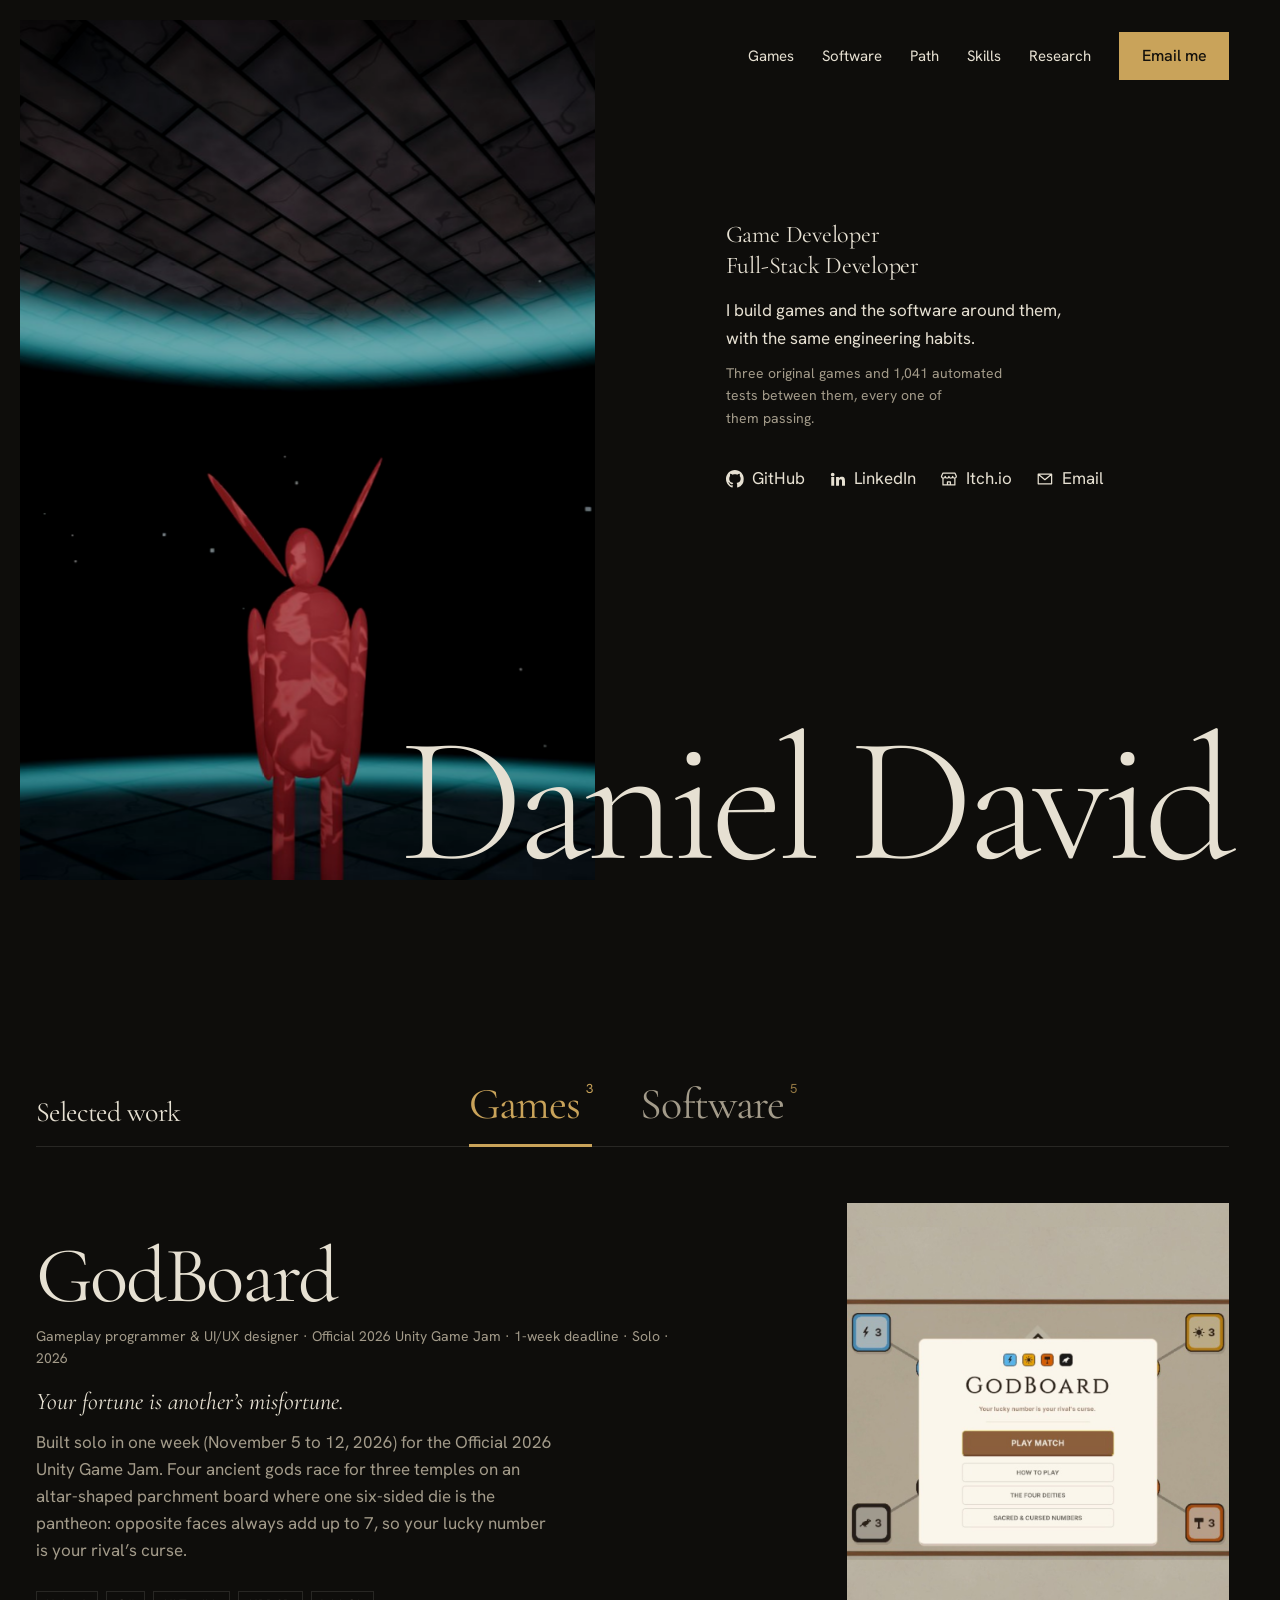
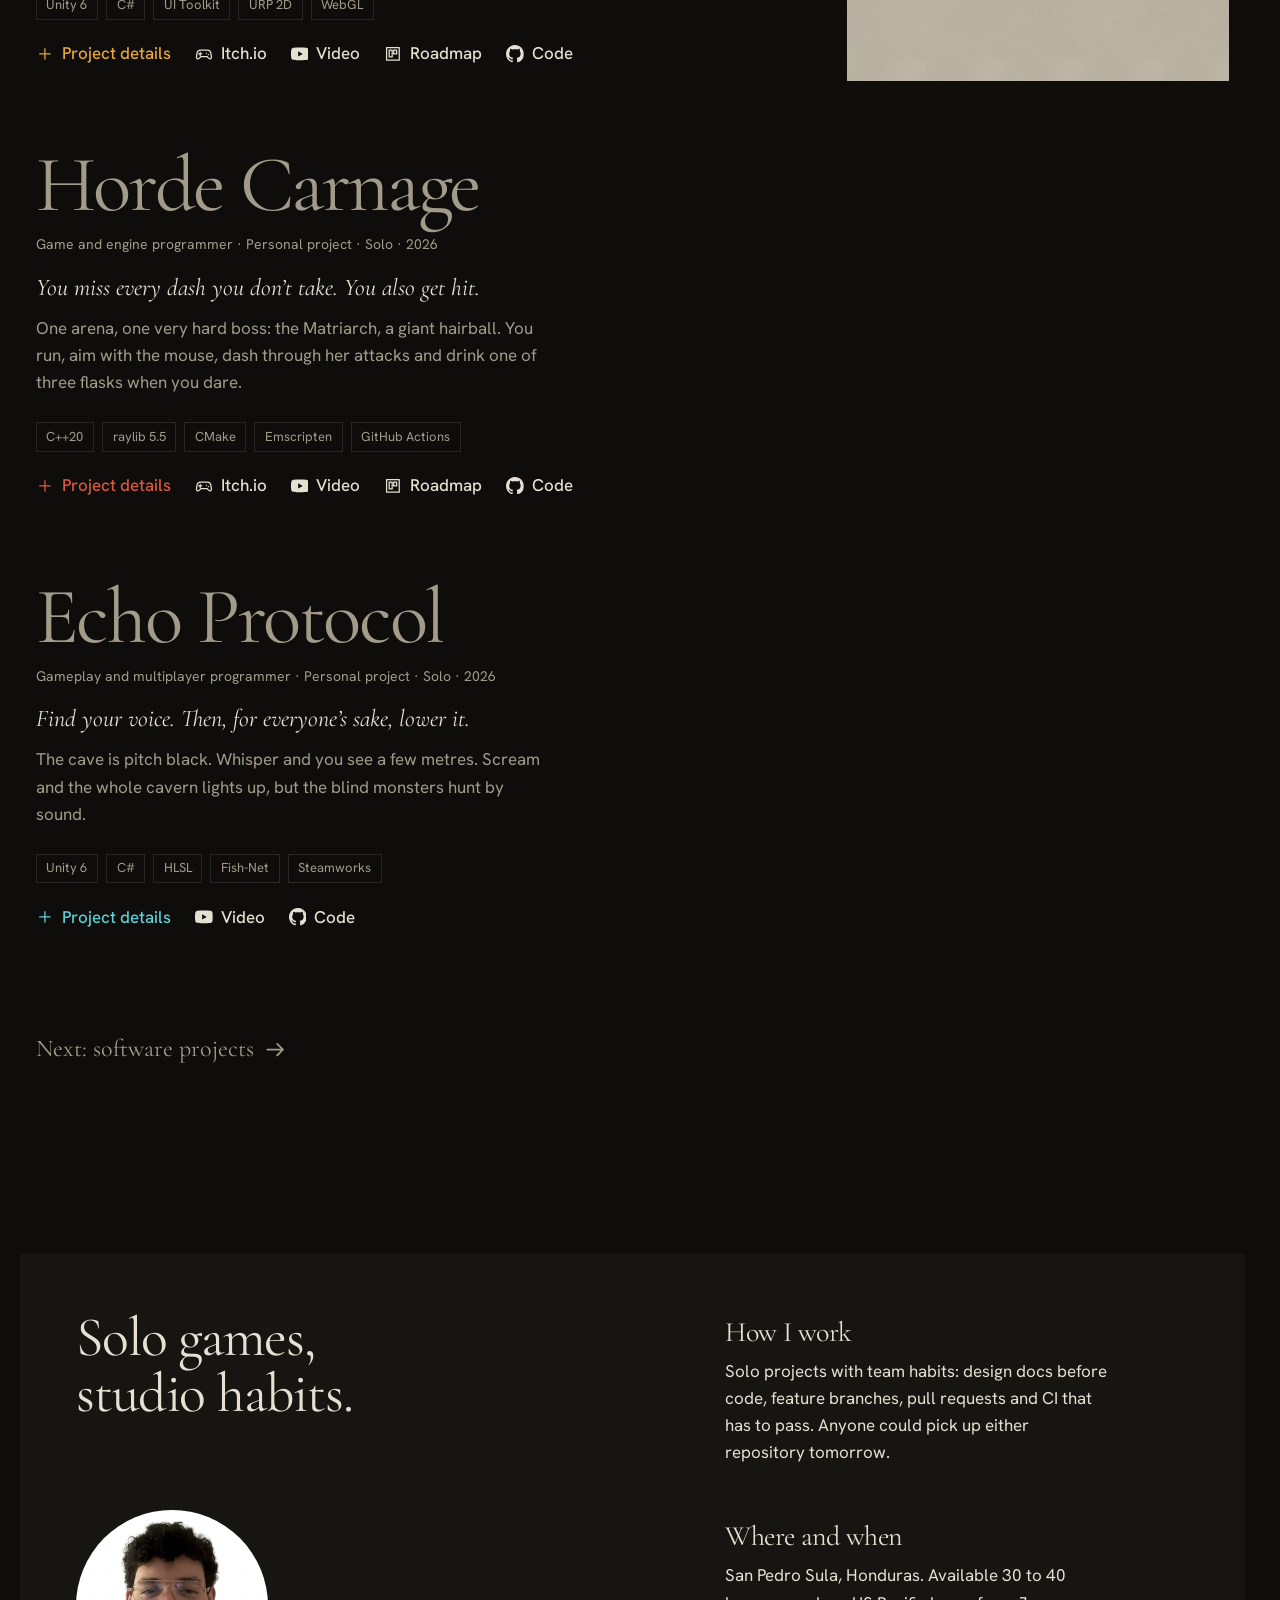
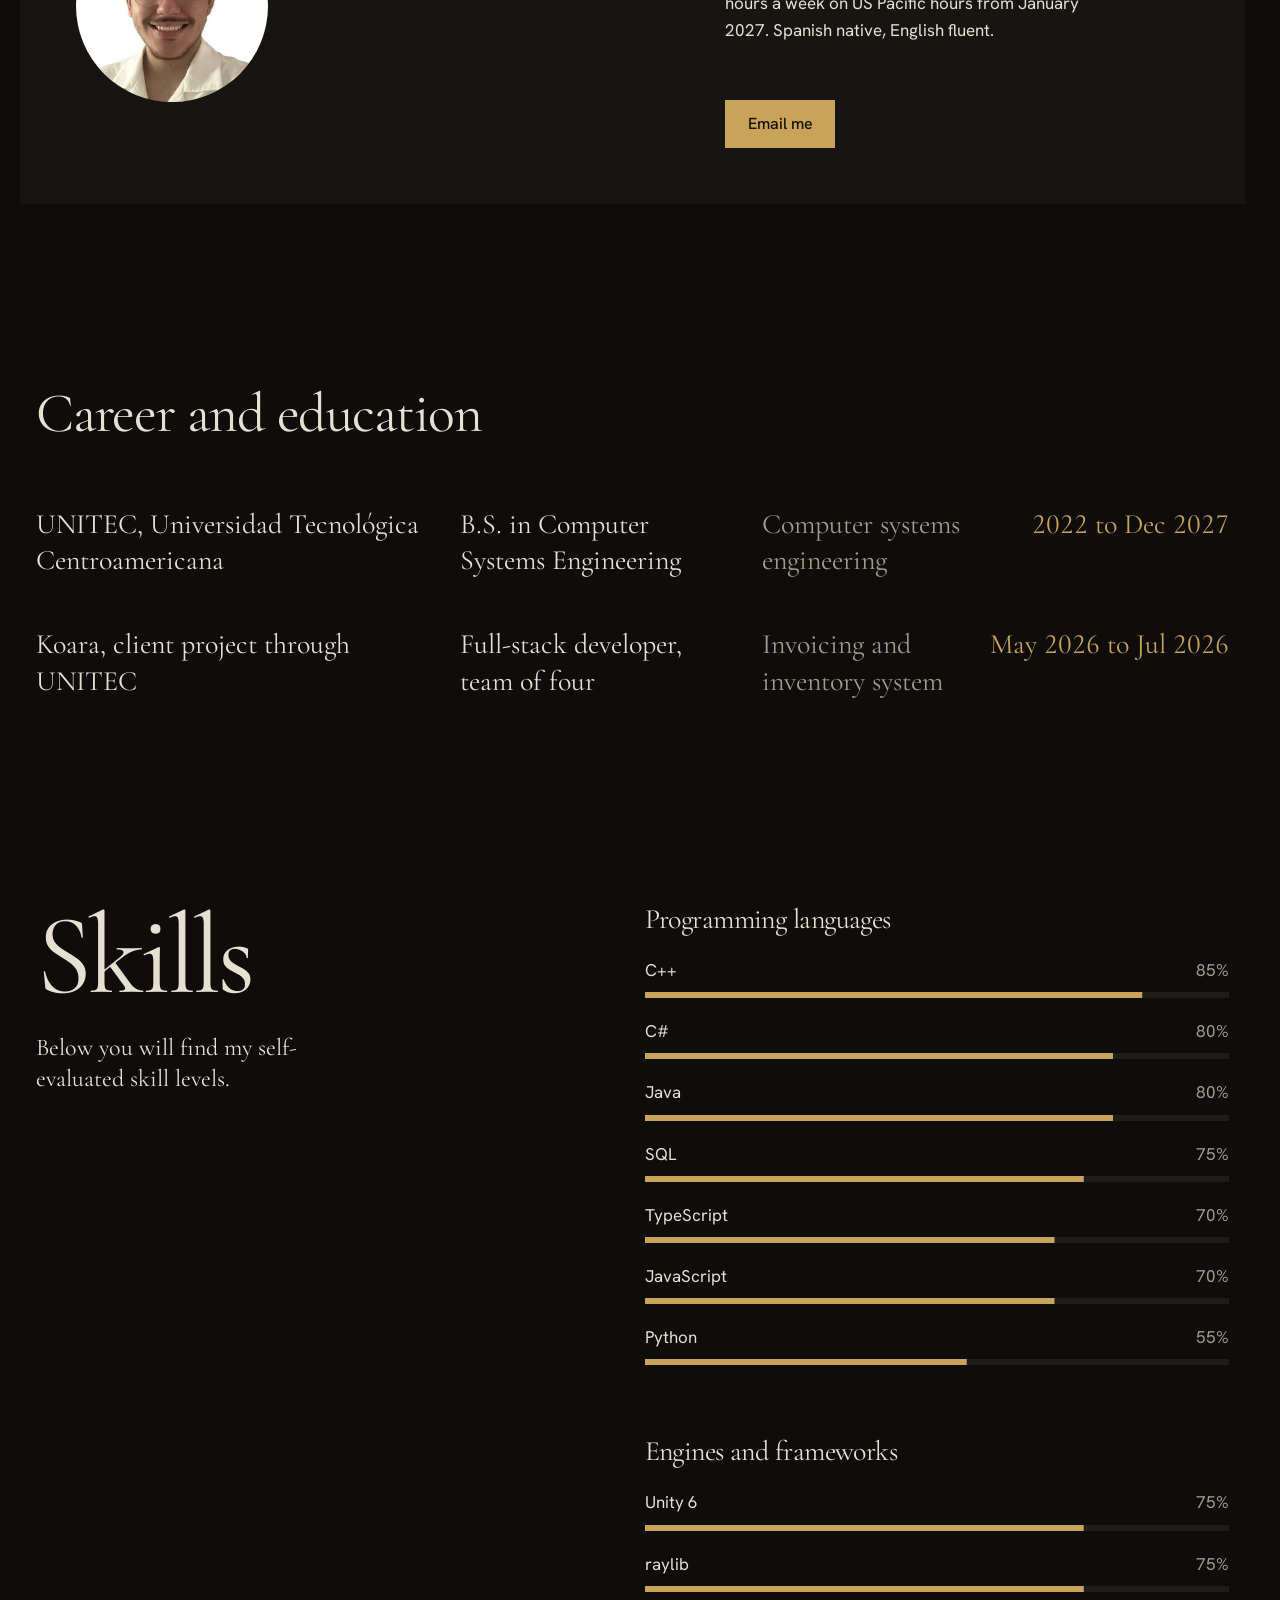
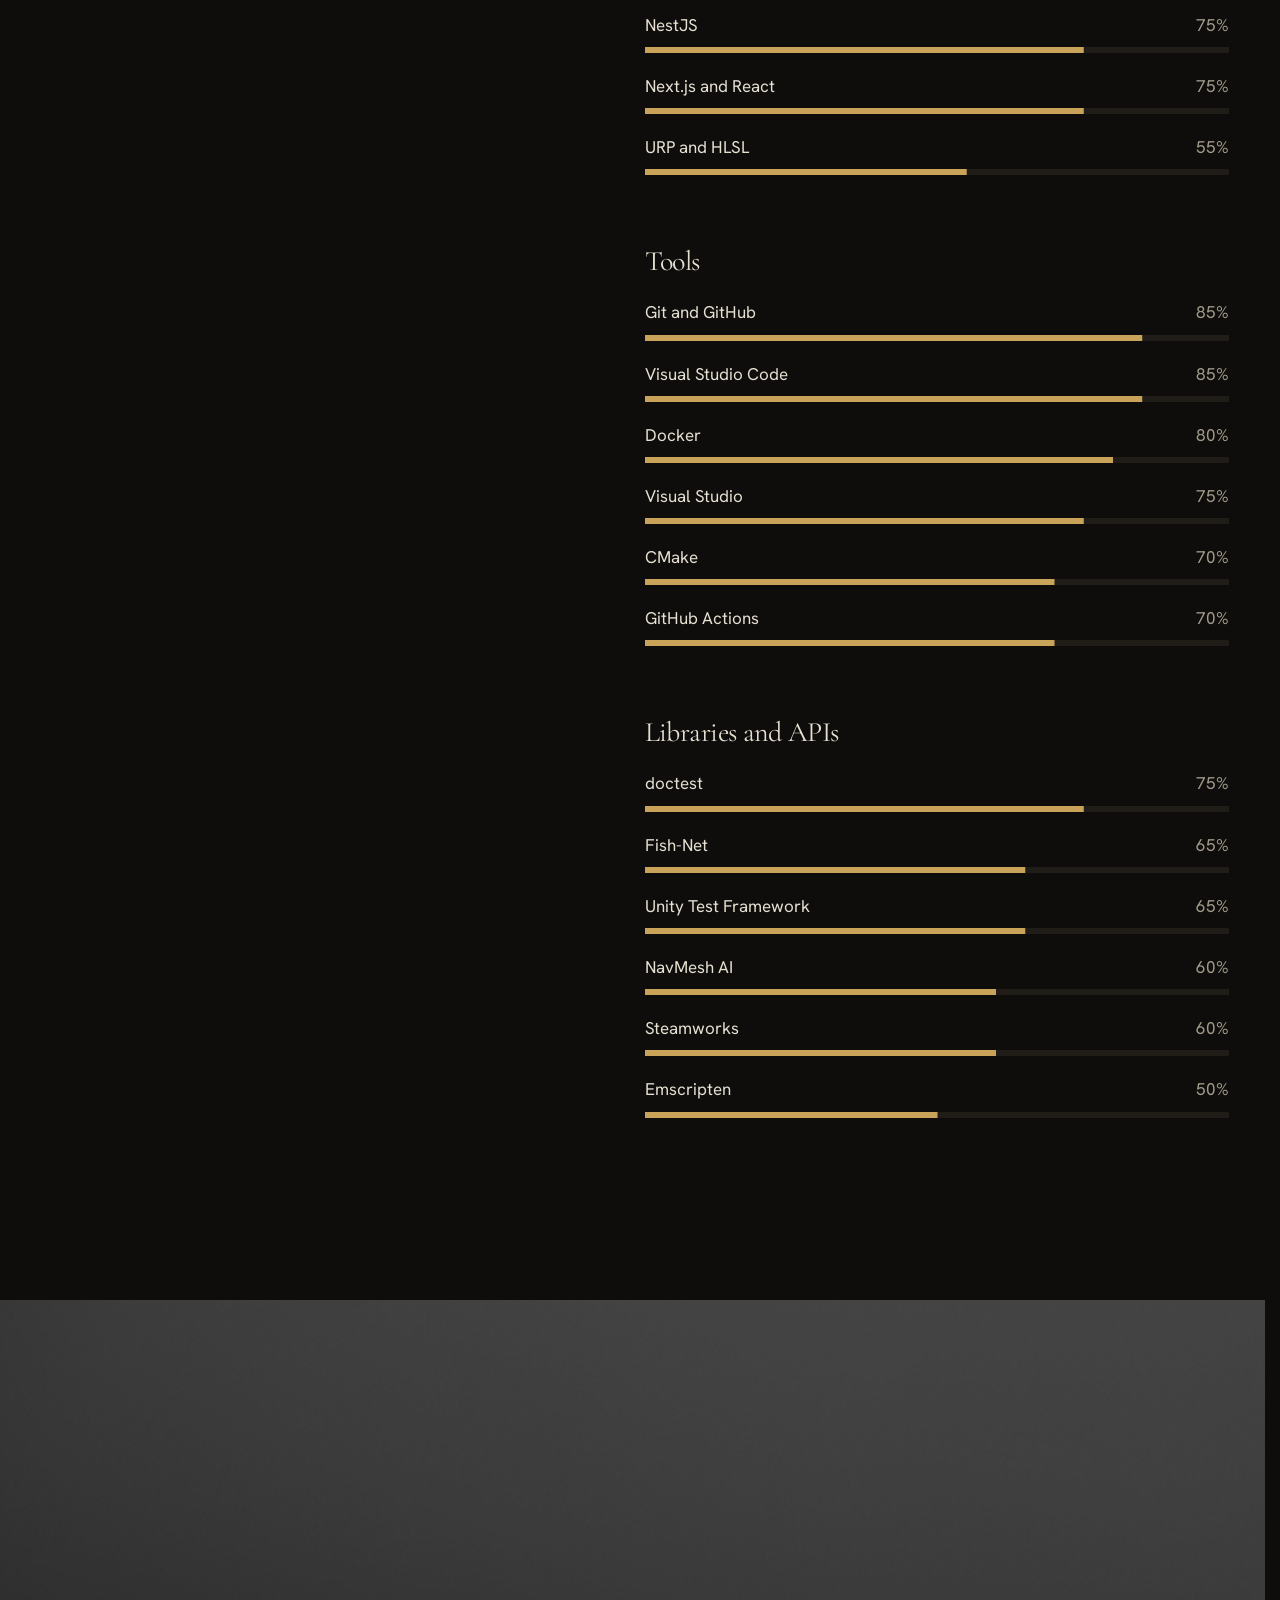
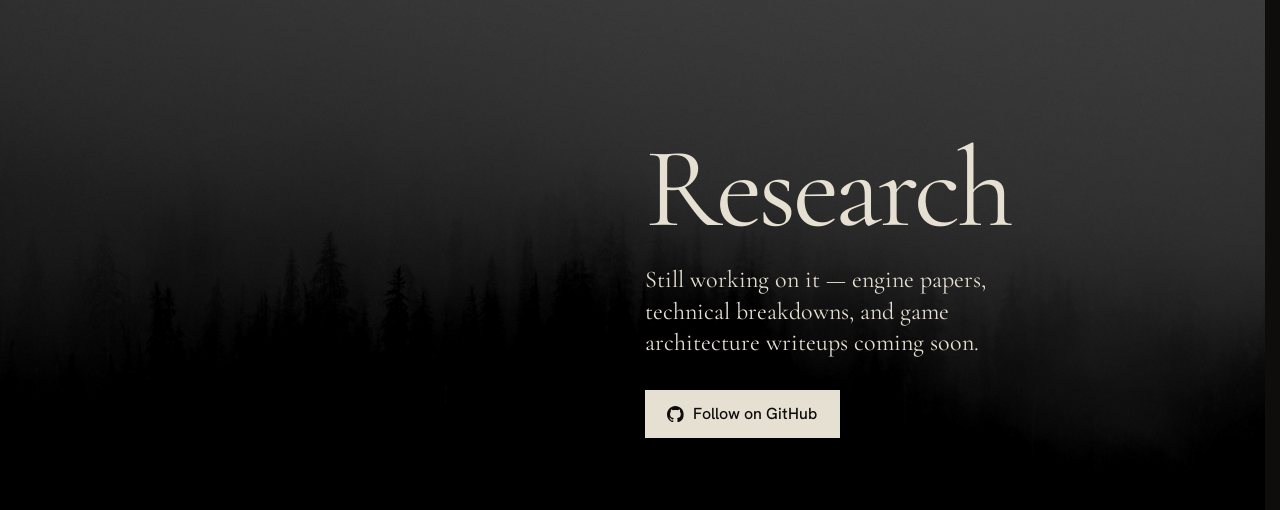
==== commit 8eecbf48: "feat(portfolio): refine Hermes Agent Suite showcase, authentic UI covers, and GodBoard Jam link" ====
--- a/index.html
+++ b/index.html
@@ -94,7 +94,11 @@
 
       <div class="work__panel" id="software" role="tabpanel" aria-labelledby="tab-software" data-track="software">
         <div class="work__body">
-          <ul class="work__list"></ul>
+          <ul class="work__list">
+            <li class="work__item"><a class="work__name" href="https://github.com/DanDavD/hermes-agent-suite">Hermes Agent Suite</a></li>
+            <li class="work__item"><a class="work__name" href="https://github.com/AzaliaFlores19/koara_frontend">Koara</a></li>
+            <li class="work__item"><a class="work__name" href="https://github.com/DanDavD/Universal-AI-Sync">Universal AI Sync</a></li>
+          </ul>
           <div class="work__frame" aria-hidden="true"></div>
         </div>
         <a class="work__next" href="#games" data-track="games">Next: games<svg class="icon" aria-hidden="true"><use href="#i-arrow"/></svg></a>
--- a/css/main.css
+++ b/css/main.css
@@ -274,6 +274,7 @@
 .work__item[data-project='godboard'] { --project: #e8a838; }
 .work__item[data-project='horde-carnage'] { --project: #d9583f; }
 .work__item[data-project='echo-protocol'] { --project: #5fd0d6; }
+.work__item[data-project='hermes-agent-suite'] { --project: #10b981; }
 .work__item[data-project='universal-ai-sync'] { --project: #8f8cff; }
 .work__item[data-project='koara'] { --project: #f0a6c6; }
 .work__more {
@@ -635,6 +636,14 @@
   --project-line: rgb(95 208 214 / 0.38);
   --project-tint: #0f1516;
 }
+/* Hermes Agent Suite: autonomous terminal emerald and electric cyan */
+.modal[data-project='hermes-agent-suite'] {
+  --project: #10b981;
+  --project-hover: #34d399;
+  --project-ink: #041a12;
+  --project-line: rgb(16 185 129 / 0.38);
+  --project-tint: #0b1511;
+}
 /* Universal AI Sync: blue turning violet, one chat handing over to the next */
 .modal[data-project='universal-ai-sync'] {
   --project: #8f8cff;
@@ -713,6 +722,12 @@
 /* Horde Carnage: embers rising from under the title */
 .modal[data-project='horde-carnage'] .modal__banner::before {
   background: radial-gradient(ellipse 70% 60% at 15% 110%, rgb(217 88 63 / 0.4), transparent 70%);
+}
+/* Hermes Agent Suite: emerald glow and electric cyan pulse across the terminal */
+.modal[data-project='hermes-agent-suite'] .modal__banner::before {
+  background:
+    radial-gradient(ellipse 55% 60% at 12% 108%, rgb(16 185 129 / 0.35), transparent 70%),
+    radial-gradient(ellipse 45% 50% at 40% 108%, rgb(6 182 212 / 0.22), transparent 70%);
 }
 /* Universal AI Sync: two glows, blue into violet, as a conversation moves across */
 .modal[data-project='universal-ai-sync'] .modal__banner::before {
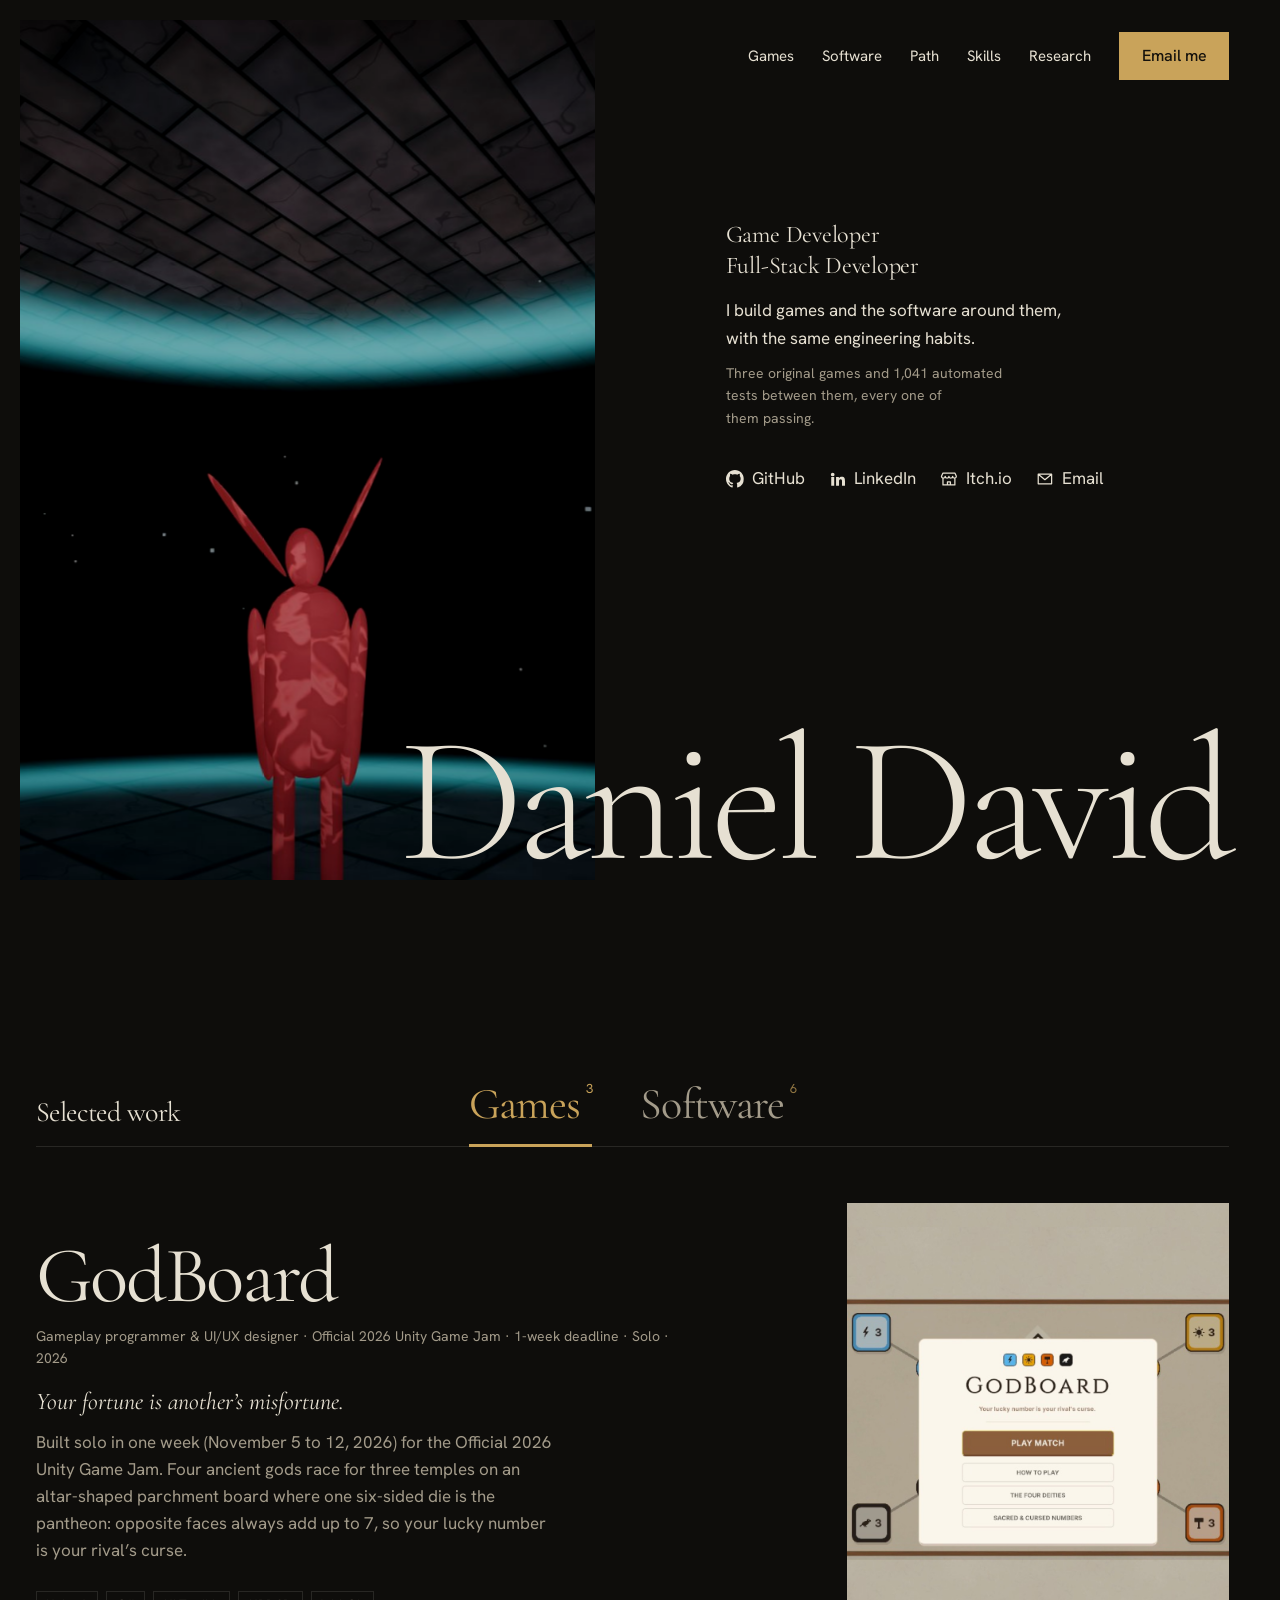
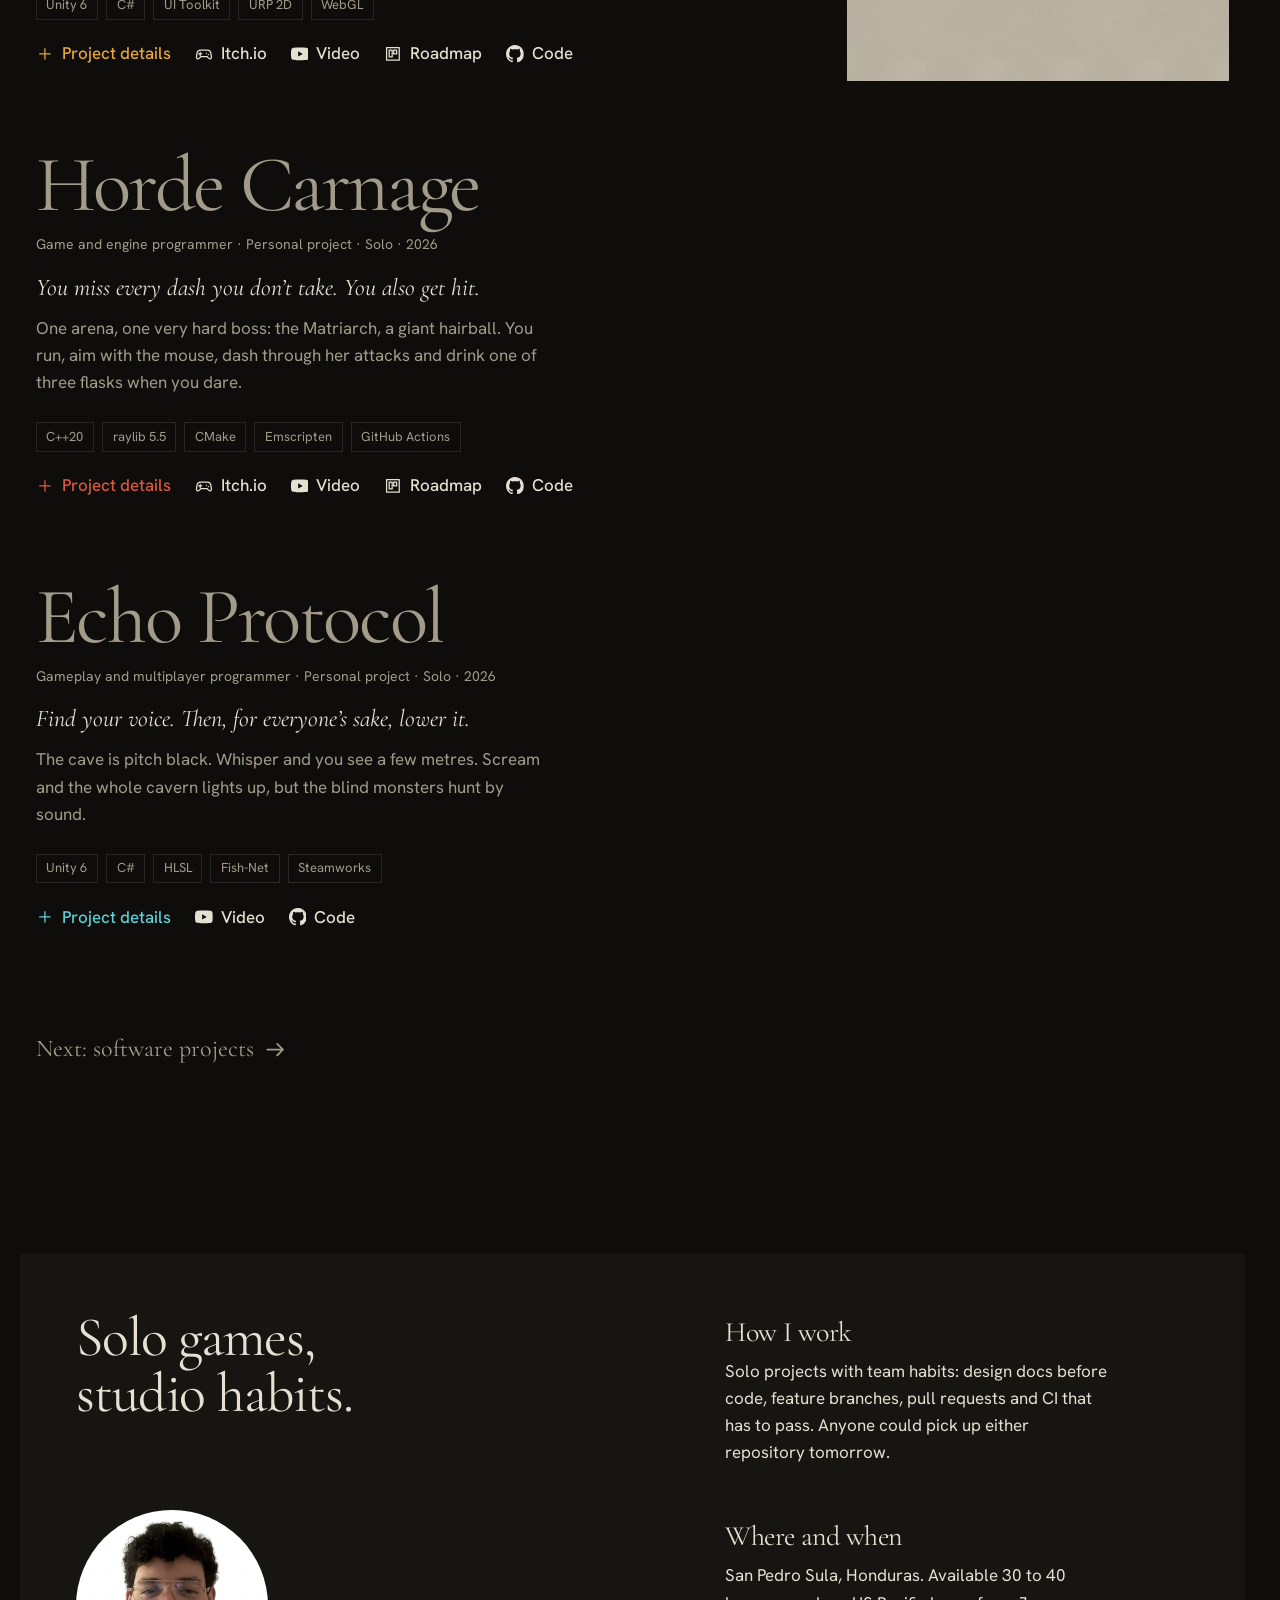
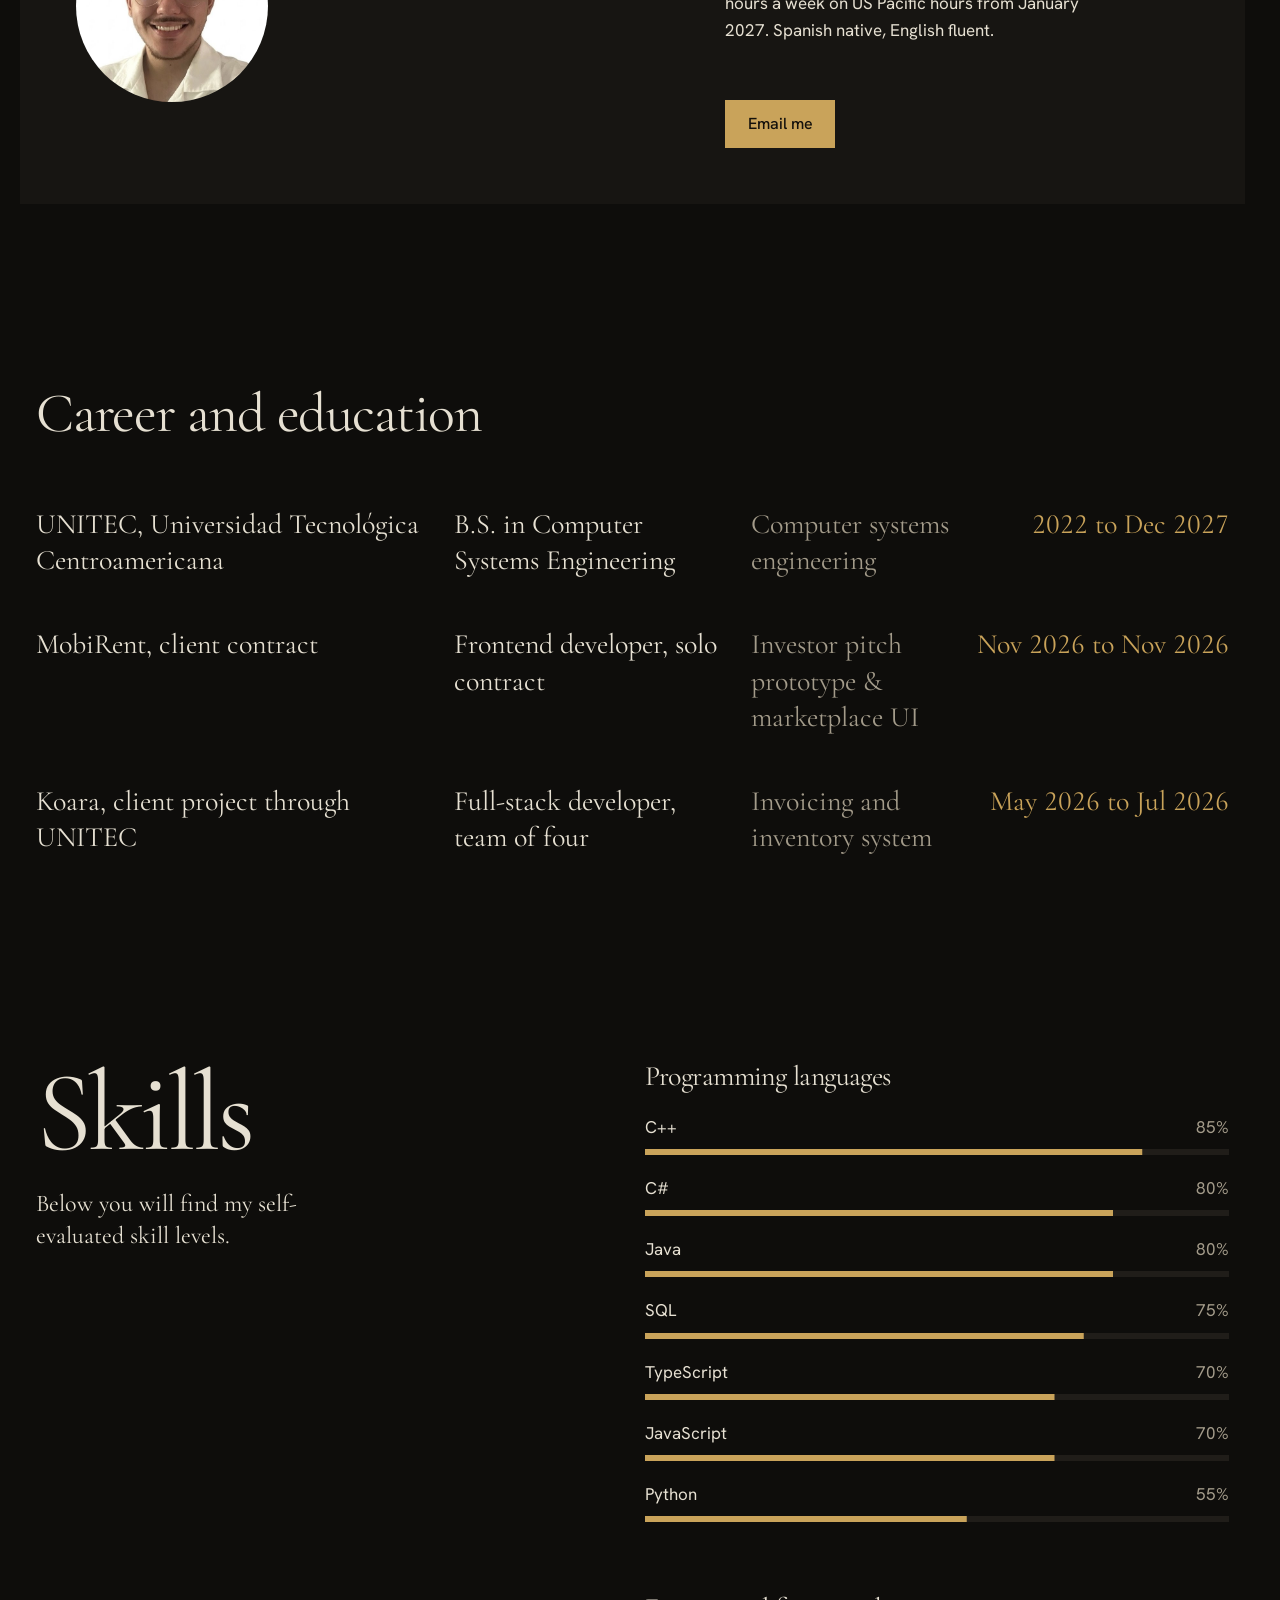
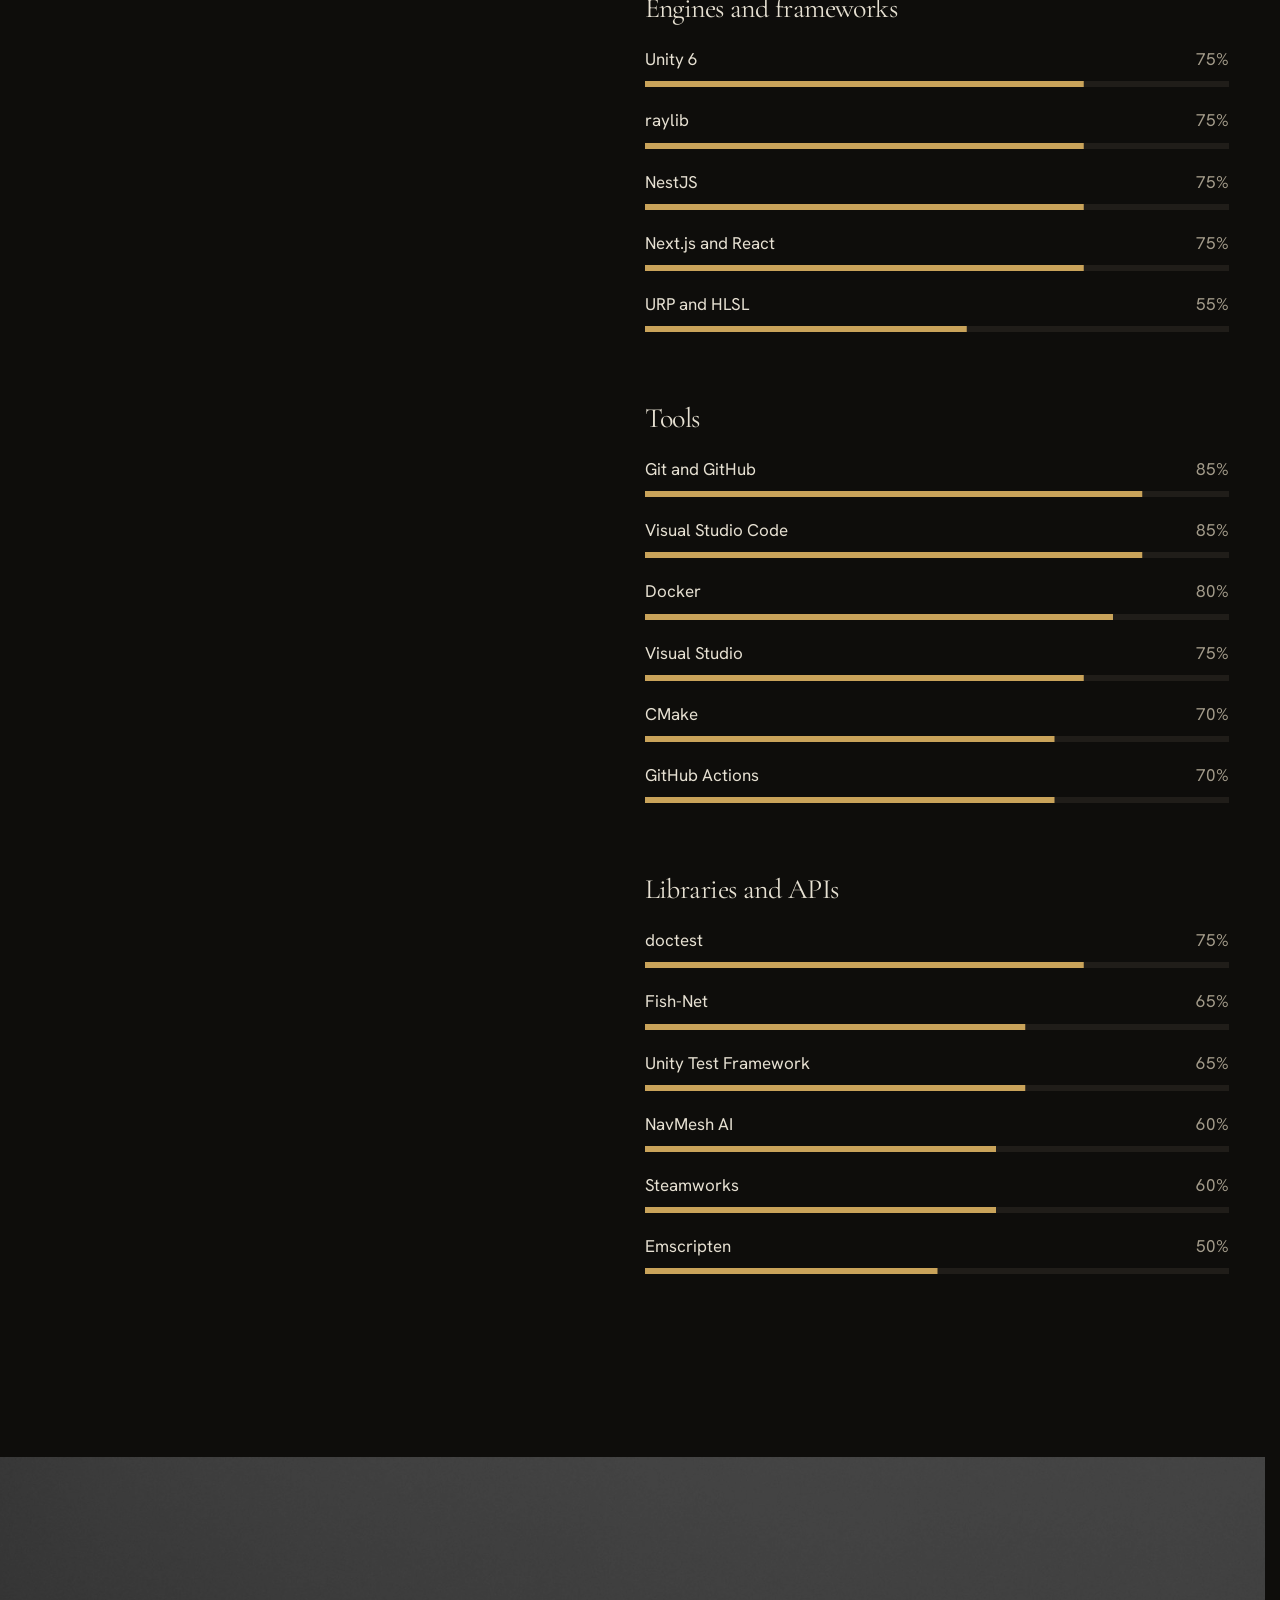
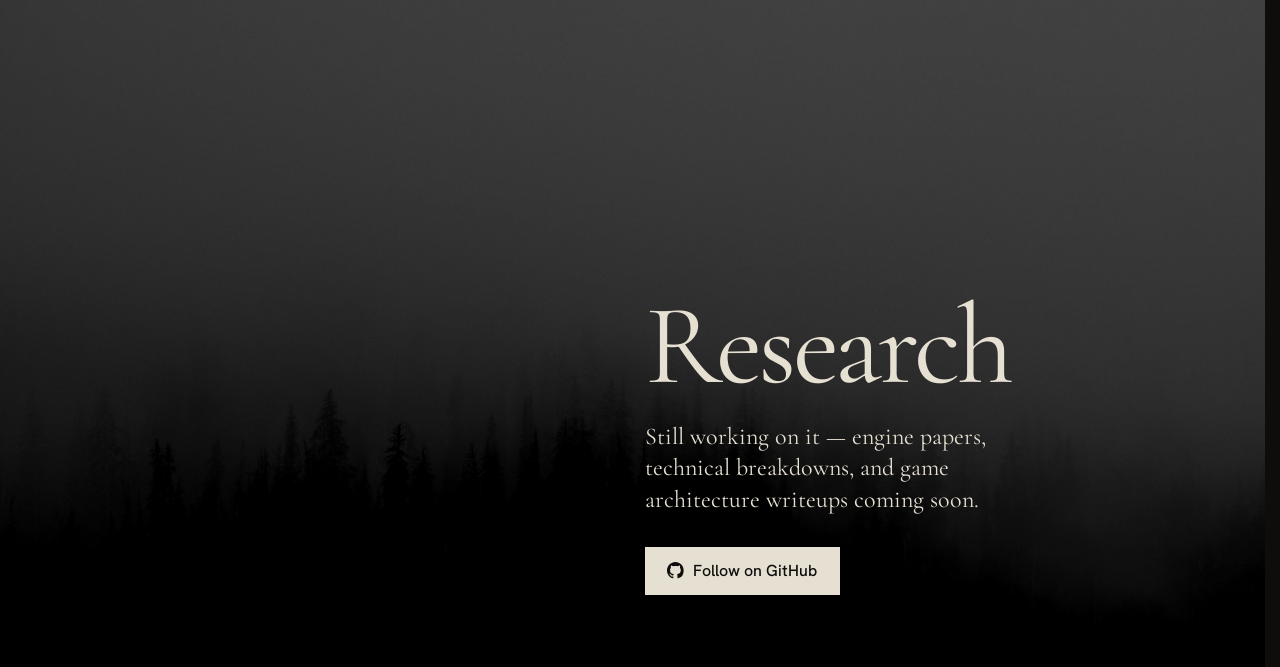
==== commit a56cf193: "feat(software): add MobiRent client prototype showcase and career entry" ====
--- a/index.html
+++ b/index.html
@@ -96,6 +96,7 @@
         <div class="work__body">
           <ul class="work__list">
             <li class="work__item"><a class="work__name" href="https://github.com/DanDavD/hermes-agent-suite">Hermes Agent Suite</a></li>
+            <li class="work__item"><a class="work__name" href="https://github.com/DanDavD/Prototipo_MobiRent">MobiRent</a></li>
             <li class="work__item"><a class="work__name" href="https://github.com/AzaliaFlores19/koara_frontend">Koara</a></li>
             <li class="work__item"><a class="work__name" href="https://github.com/DanDavD/Universal-AI-Sync">Universal AI Sync</a></li>
           </ul>
--- a/css/main.css
+++ b/css/main.css
@@ -277,6 +277,7 @@
 .work__item[data-project='hermes-agent-suite'] { --project: #10b981; }
 .work__item[data-project='universal-ai-sync'] { --project: #8f8cff; }
 .work__item[data-project='koara'] { --project: #f0a6c6; }
+.work__item[data-project='mobirent'] { --project: #48bb78; }
 .work__more {
   display: inline-flex; align-items: center; gap: 0.5rem;
   margin-top: 1.25rem;
@@ -660,6 +661,14 @@
   --project-line: rgb(240 166 198 / 0.36);
   --project-tint: #1a1216;
 }
+/* MobiRent: forest green, fresh rental hospitality */
+.modal[data-project='mobirent'] {
+  --project: #48bb78;
+  --project-hover: #68d391;
+  --project-ink: #041a0e;
+  --project-line: rgb(72 187 120 / 0.38);
+  --project-tint: #0a150e;
+}
 
 .modal__inner {
   --pad: clamp(1.5rem, 1rem + 2.5vw, 3.5rem);
@@ -738,6 +747,10 @@
 /* Koara: a soft blush under the title */
 .modal[data-project='koara'] .modal__banner::before {
   background: radial-gradient(ellipse 65% 60% at 12% 108%, rgb(240 166 198 / 0.3), transparent 70%);
+}
+/* MobiRent: deep forest green glow over the marketplace */
+.modal[data-project='mobirent'] .modal__banner::before {
+  background: radial-gradient(ellipse 65% 60% at 12% 108%, rgb(72 187 120 / 0.3), transparent 70%);
 }
 /* Echo Protocol: sound waves spreading out from the title */
 .modal[data-project='echo-protocol'] .modal__banner::before {
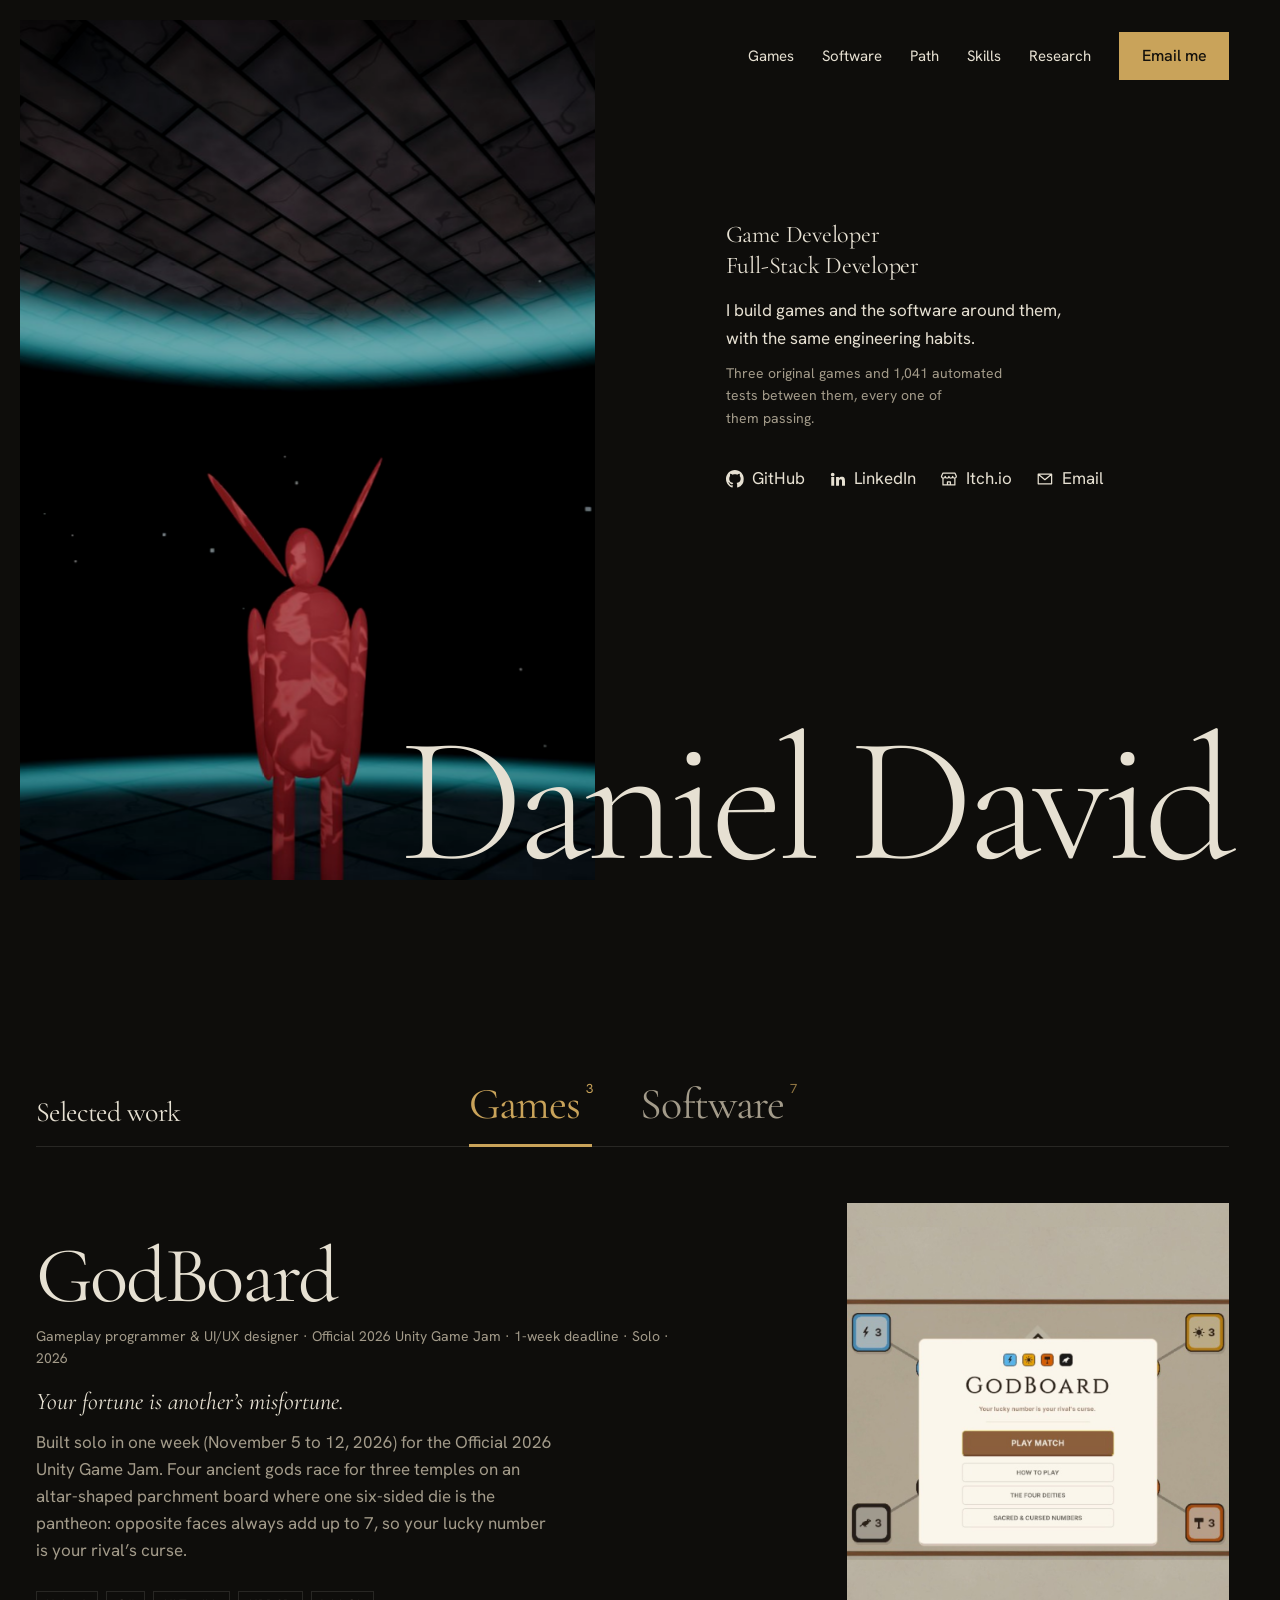
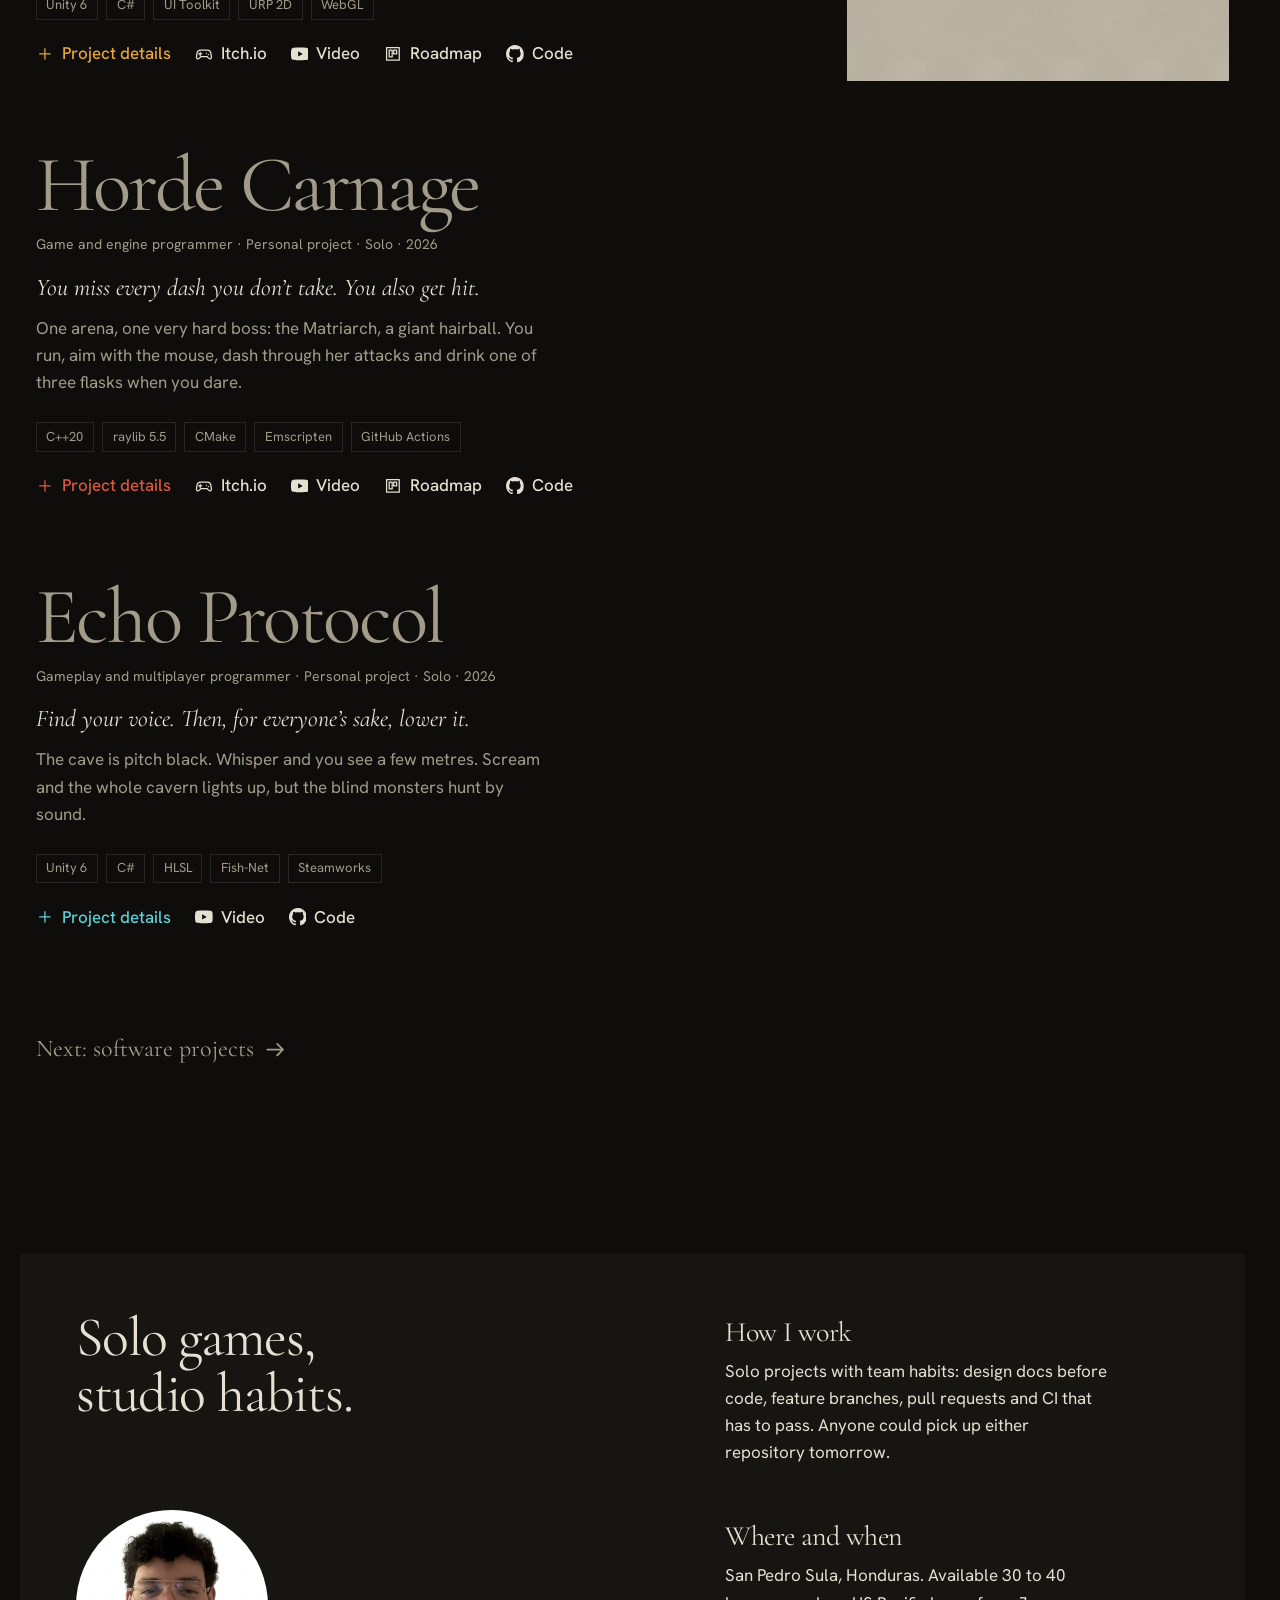
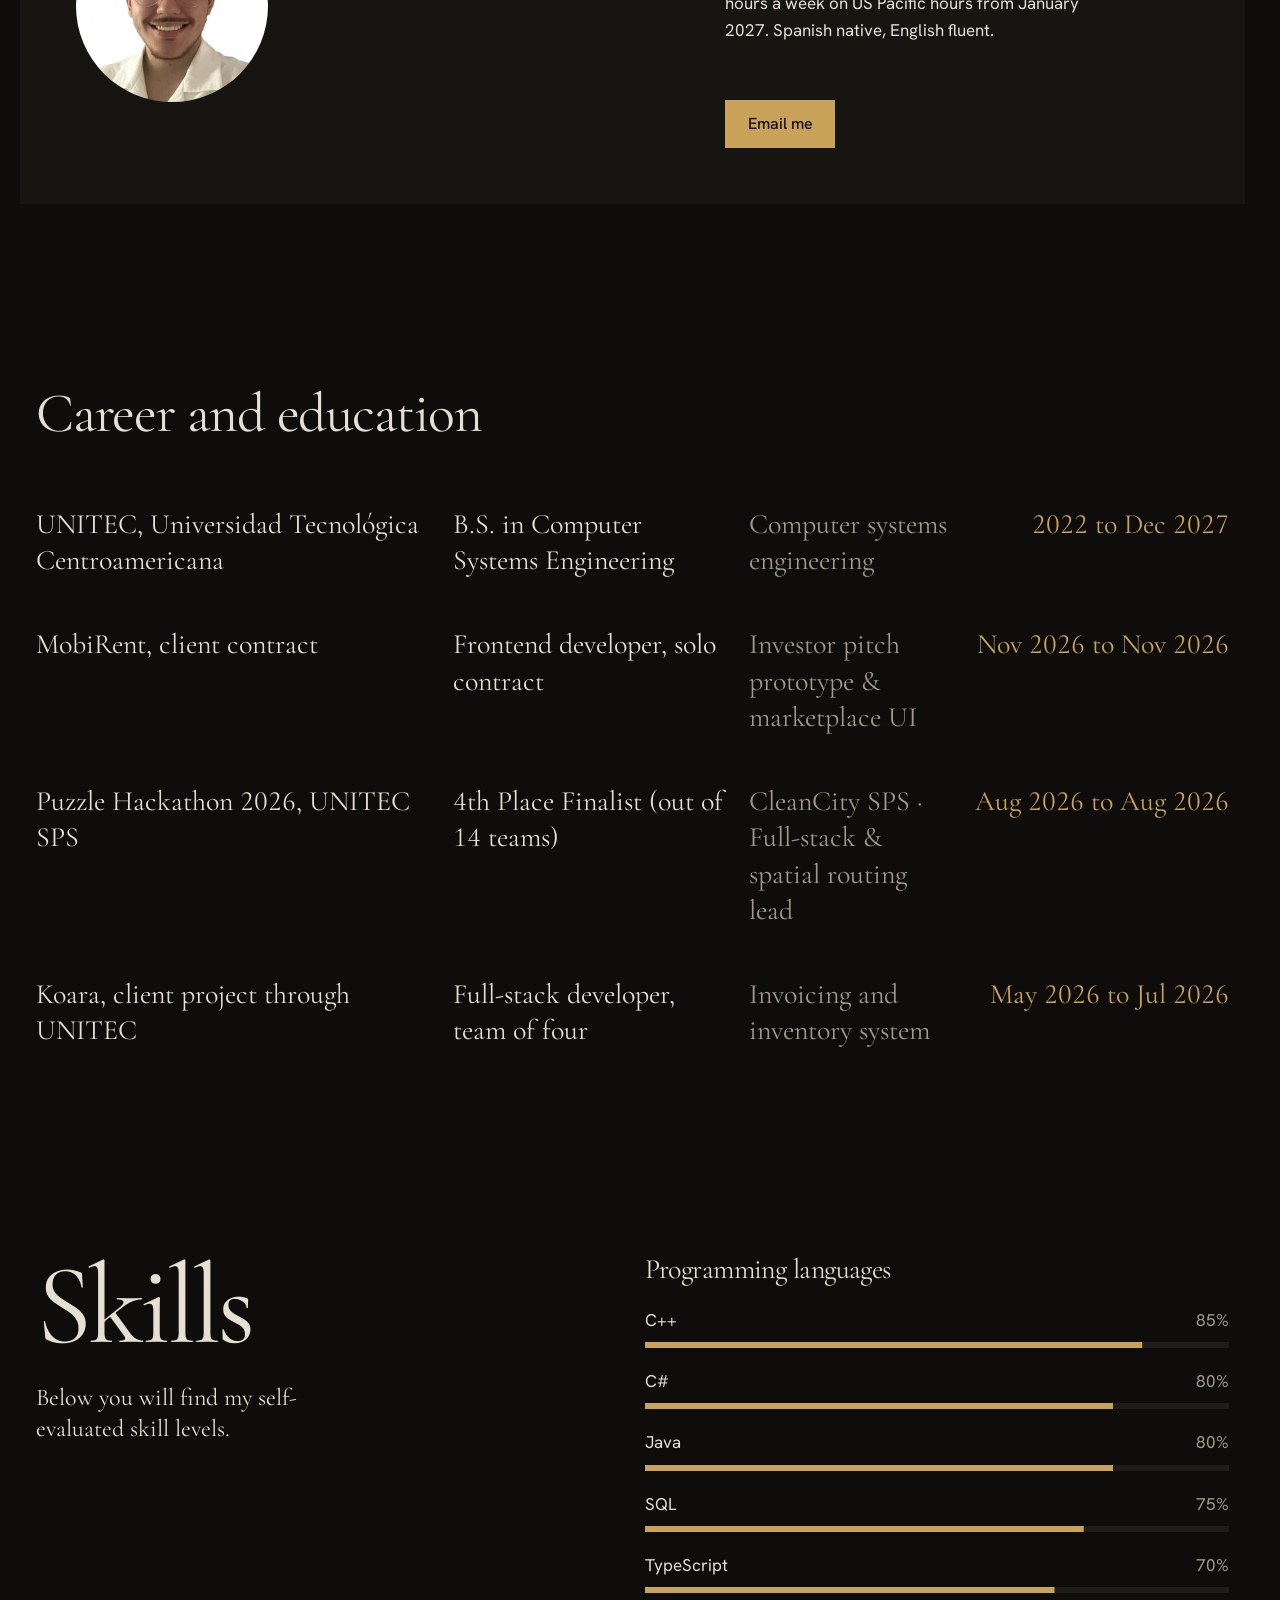
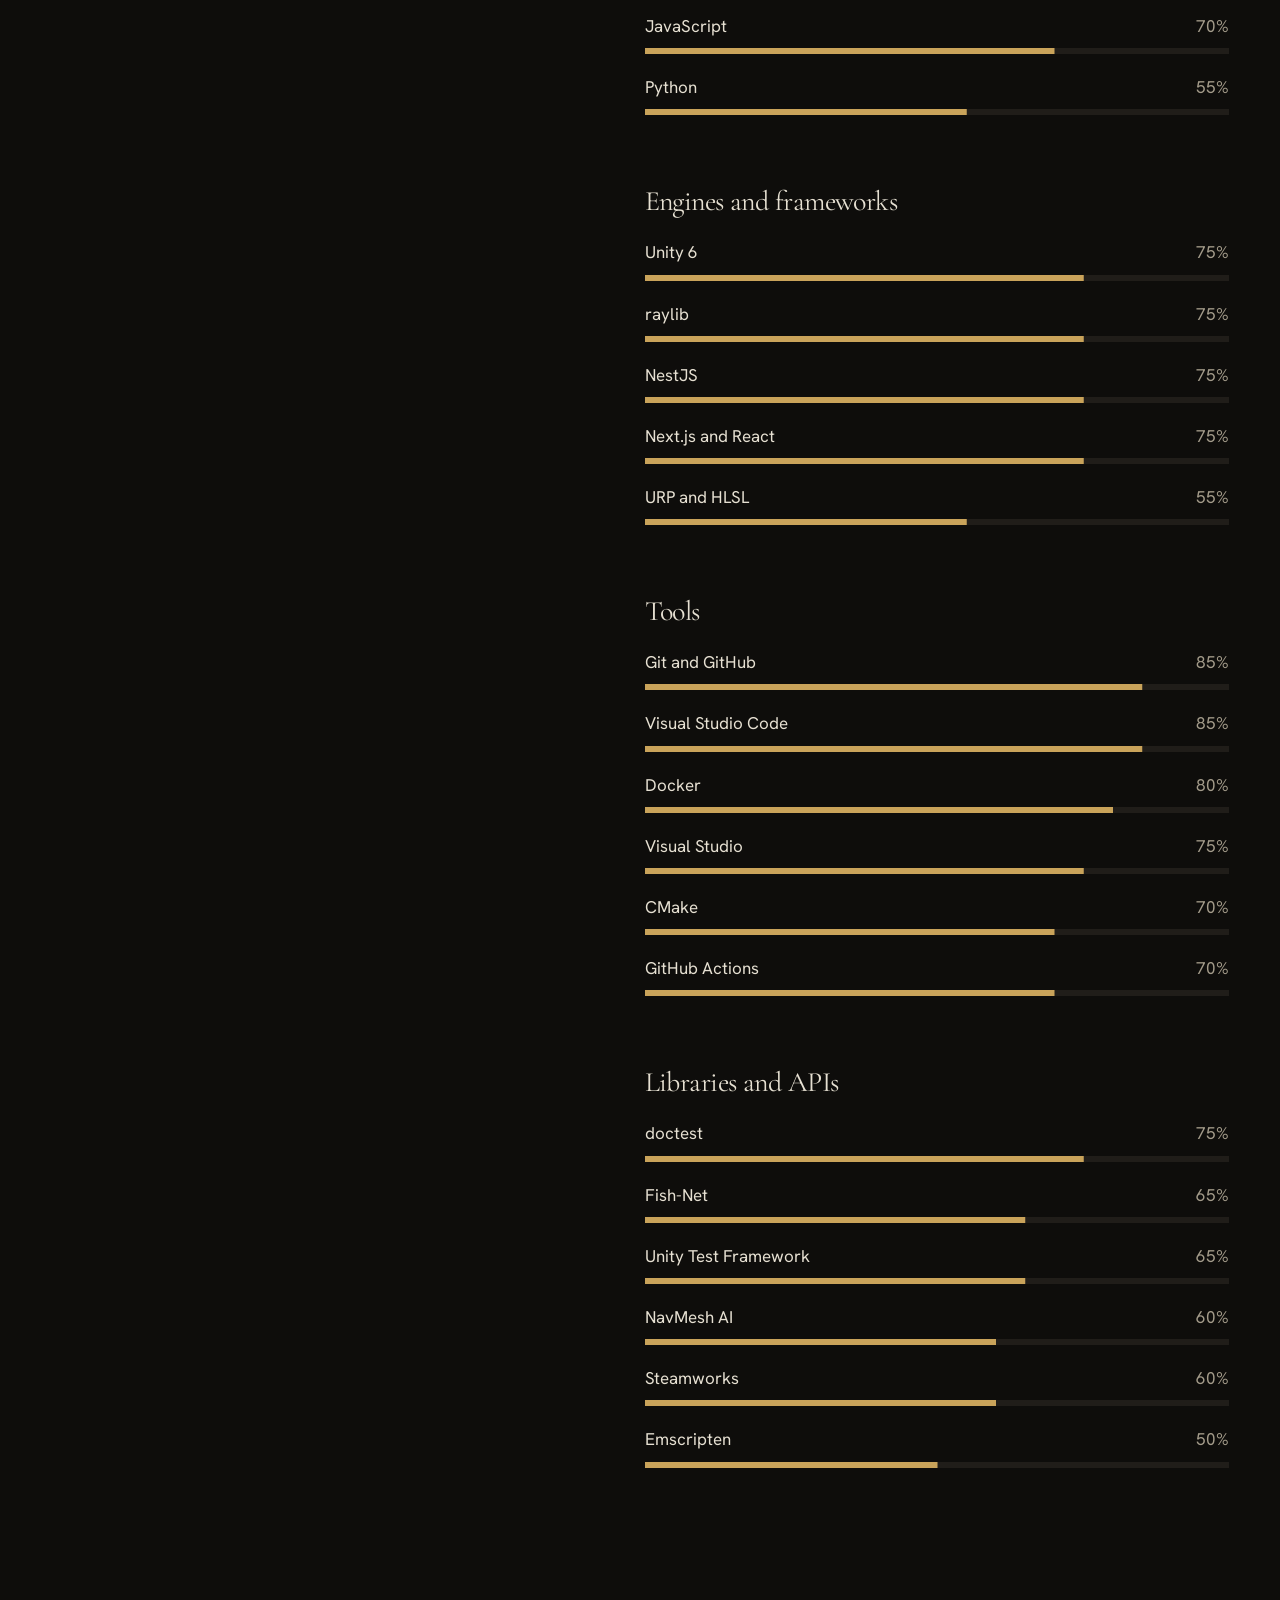
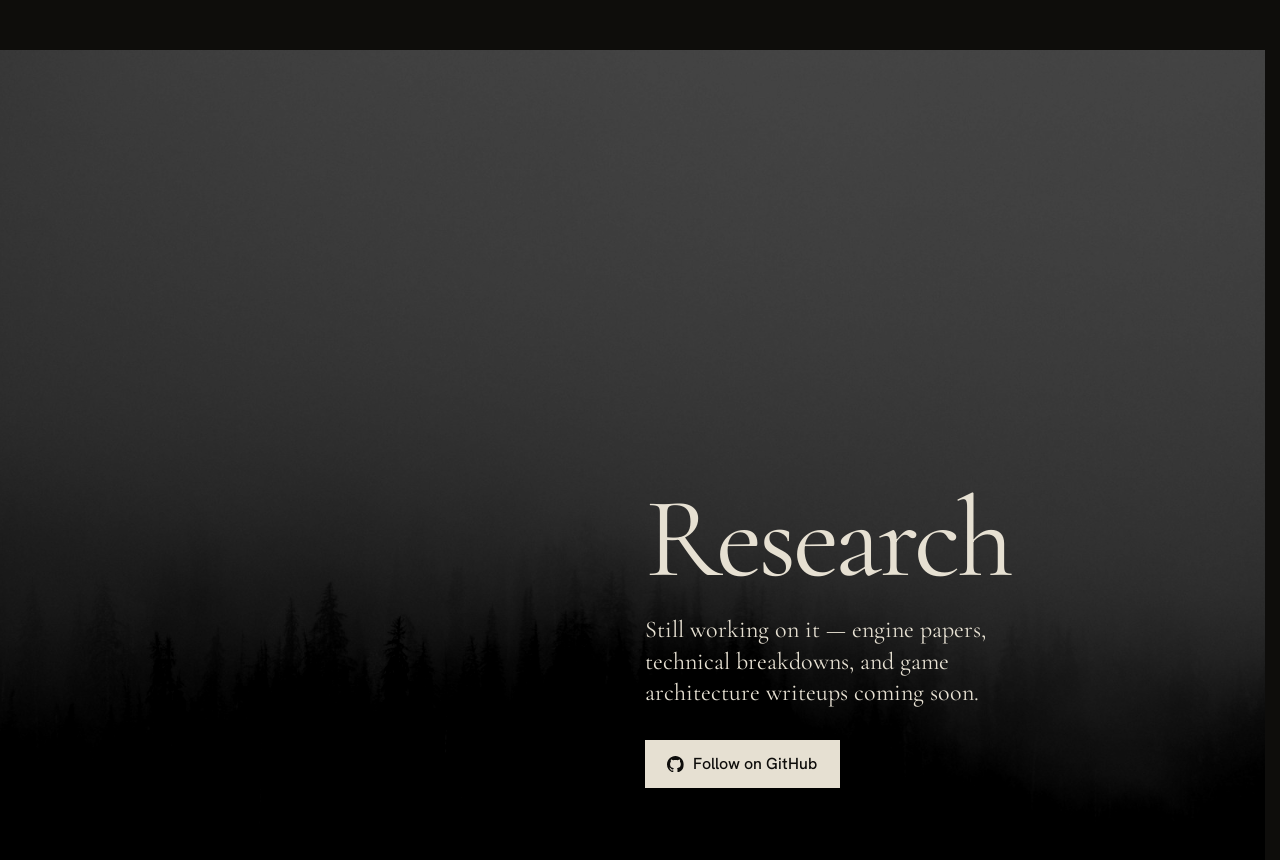
==== commit c5861ced: "feat(software): add CleanCity SPS hackathon showcase and finalist entry" ====
--- a/index.html
+++ b/index.html
@@ -97,6 +97,7 @@
           <ul class="work__list">
             <li class="work__item"><a class="work__name" href="https://github.com/DanDavD/hermes-agent-suite">Hermes Agent Suite</a></li>
             <li class="work__item"><a class="work__name" href="https://github.com/DanDavD/Prototipo_MobiRent">MobiRent</a></li>
+            <li class="work__item"><a class="work__name" href="https://github.com/DanDavD/CleanCity-SPS">CleanCity SPS</a></li>
             <li class="work__item"><a class="work__name" href="https://github.com/AzaliaFlores19/koara_frontend">Koara</a></li>
             <li class="work__item"><a class="work__name" href="https://github.com/DanDavD/Universal-AI-Sync">Universal AI Sync</a></li>
           </ul>
--- a/css/main.css
+++ b/css/main.css
@@ -278,6 +278,7 @@
 .work__item[data-project='universal-ai-sync'] { --project: #8f8cff; }
 .work__item[data-project='koara'] { --project: #f0a6c6; }
 .work__item[data-project='mobirent'] { --project: #48bb78; }
+.work__item[data-project='cleancity-sps'] { --project: #00d26a; }
 .work__more {
   display: inline-flex; align-items: center; gap: 0.5rem;
   margin-top: 1.25rem;
@@ -669,6 +670,14 @@
   --project-line: rgb(72 187 120 / 0.38);
   --project-tint: #0a150e;
 }
+/* CleanCity SPS: civic emerald green, waste logistics & map routes */
+.modal[data-project='cleancity-sps'] {
+  --project: #00d26a;
+  --project-hover: #2bf087;
+  --project-ink: #031c0e;
+  --project-line: rgb(0 210 106 / 0.38);
+  --project-tint: #07170e;
+}
 
 .modal__inner {
   --pad: clamp(1.5rem, 1rem + 2.5vw, 3.5rem);
@@ -751,6 +760,10 @@
 /* MobiRent: deep forest green glow over the marketplace */
 .modal[data-project='mobirent'] .modal__banner::before {
   background: radial-gradient(ellipse 65% 60% at 12% 108%, rgb(72 187 120 / 0.3), transparent 70%);
+}
+/* CleanCity SPS: luminous emerald map glow */
+.modal[data-project='cleancity-sps'] .modal__banner::before {
+  background: radial-gradient(ellipse 65% 60% at 12% 108%, rgb(0 210 106 / 0.32), transparent 70%);
 }
 /* Echo Protocol: sound waves spreading out from the title */
 .modal[data-project='echo-protocol'] .modal__banner::before {
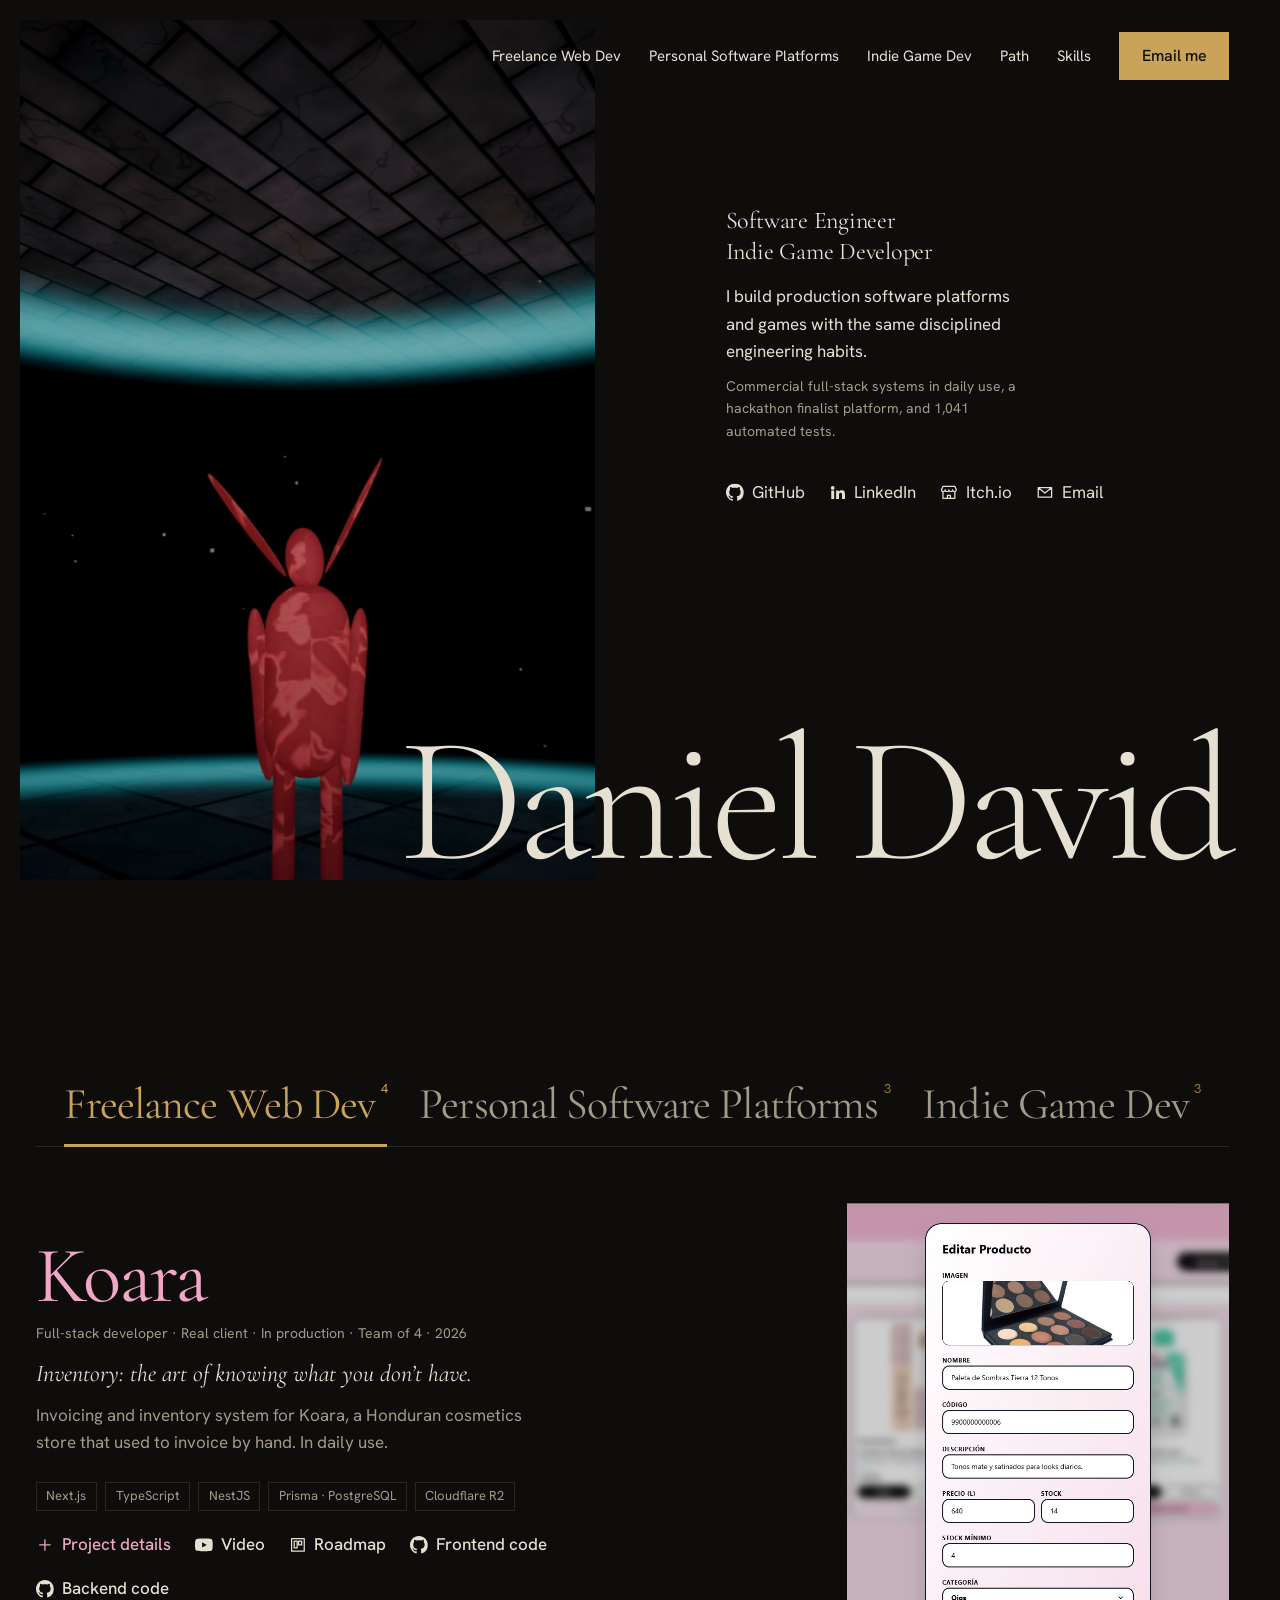
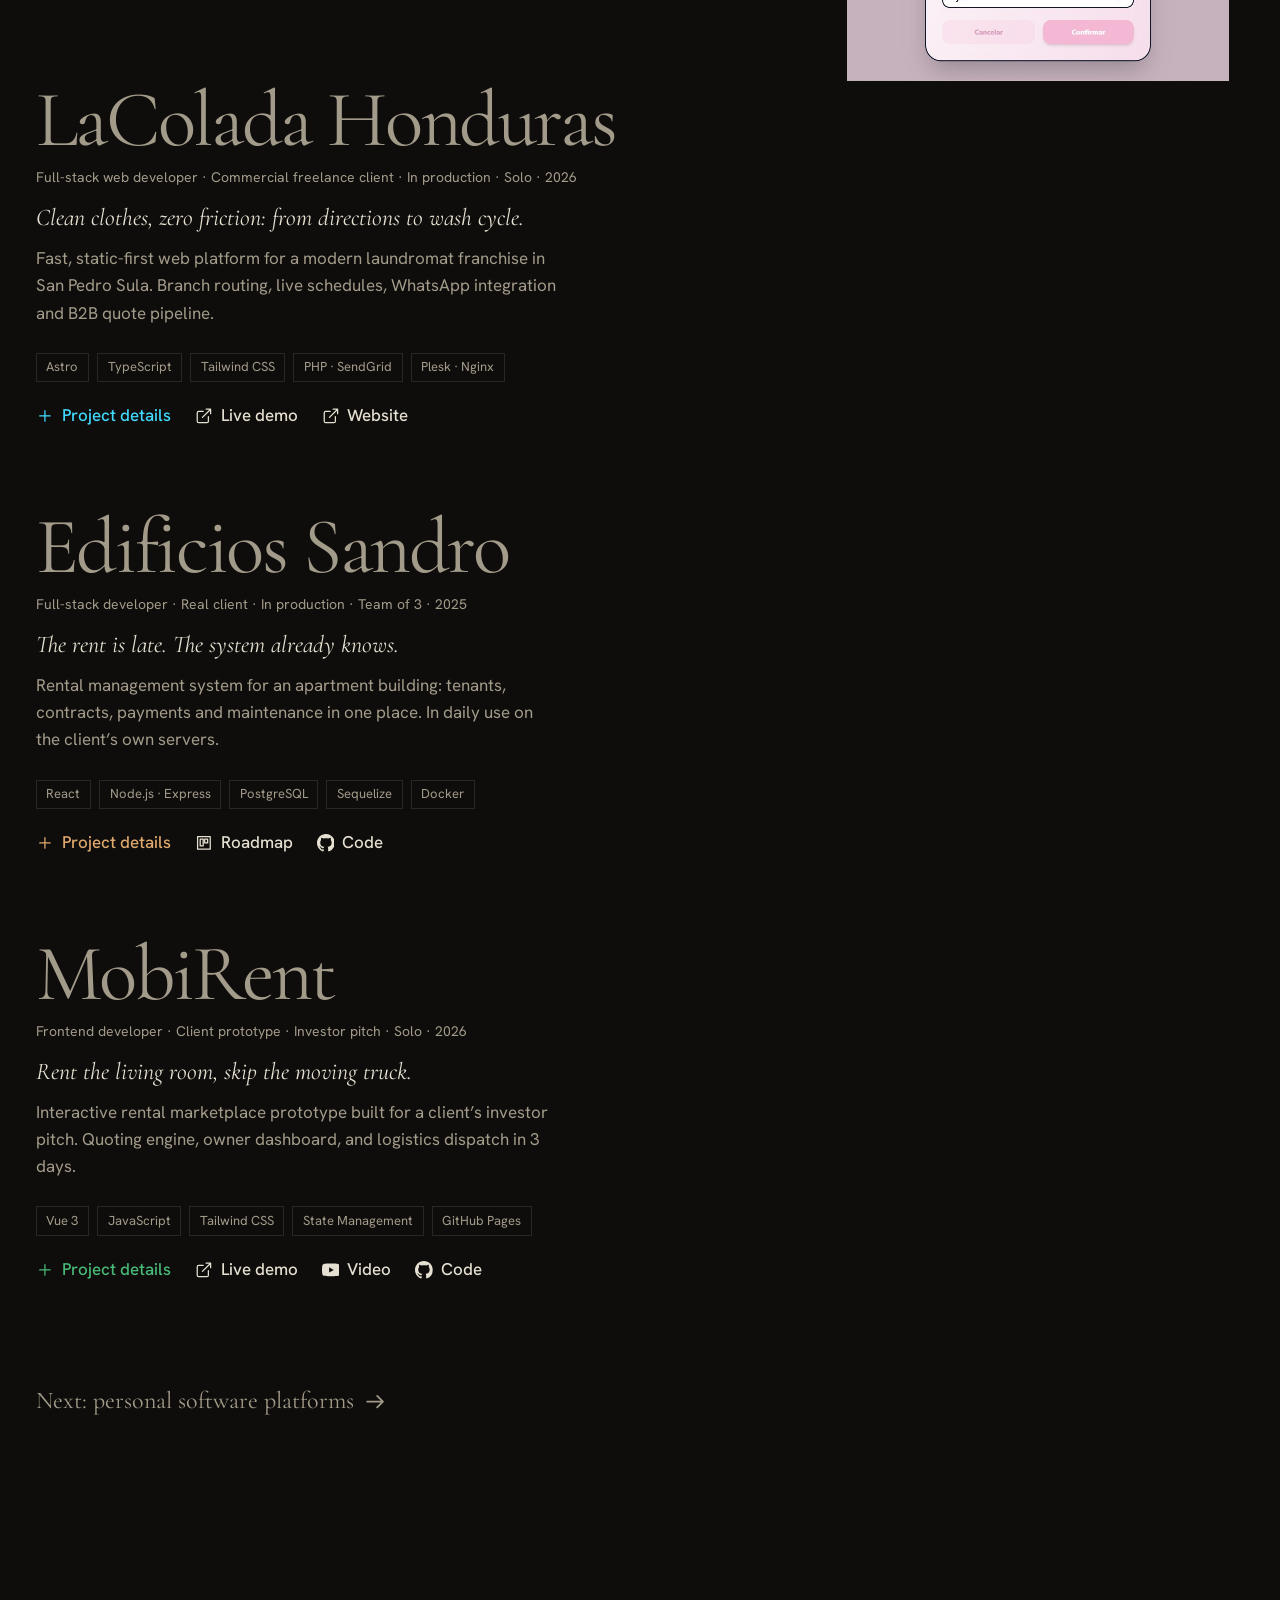
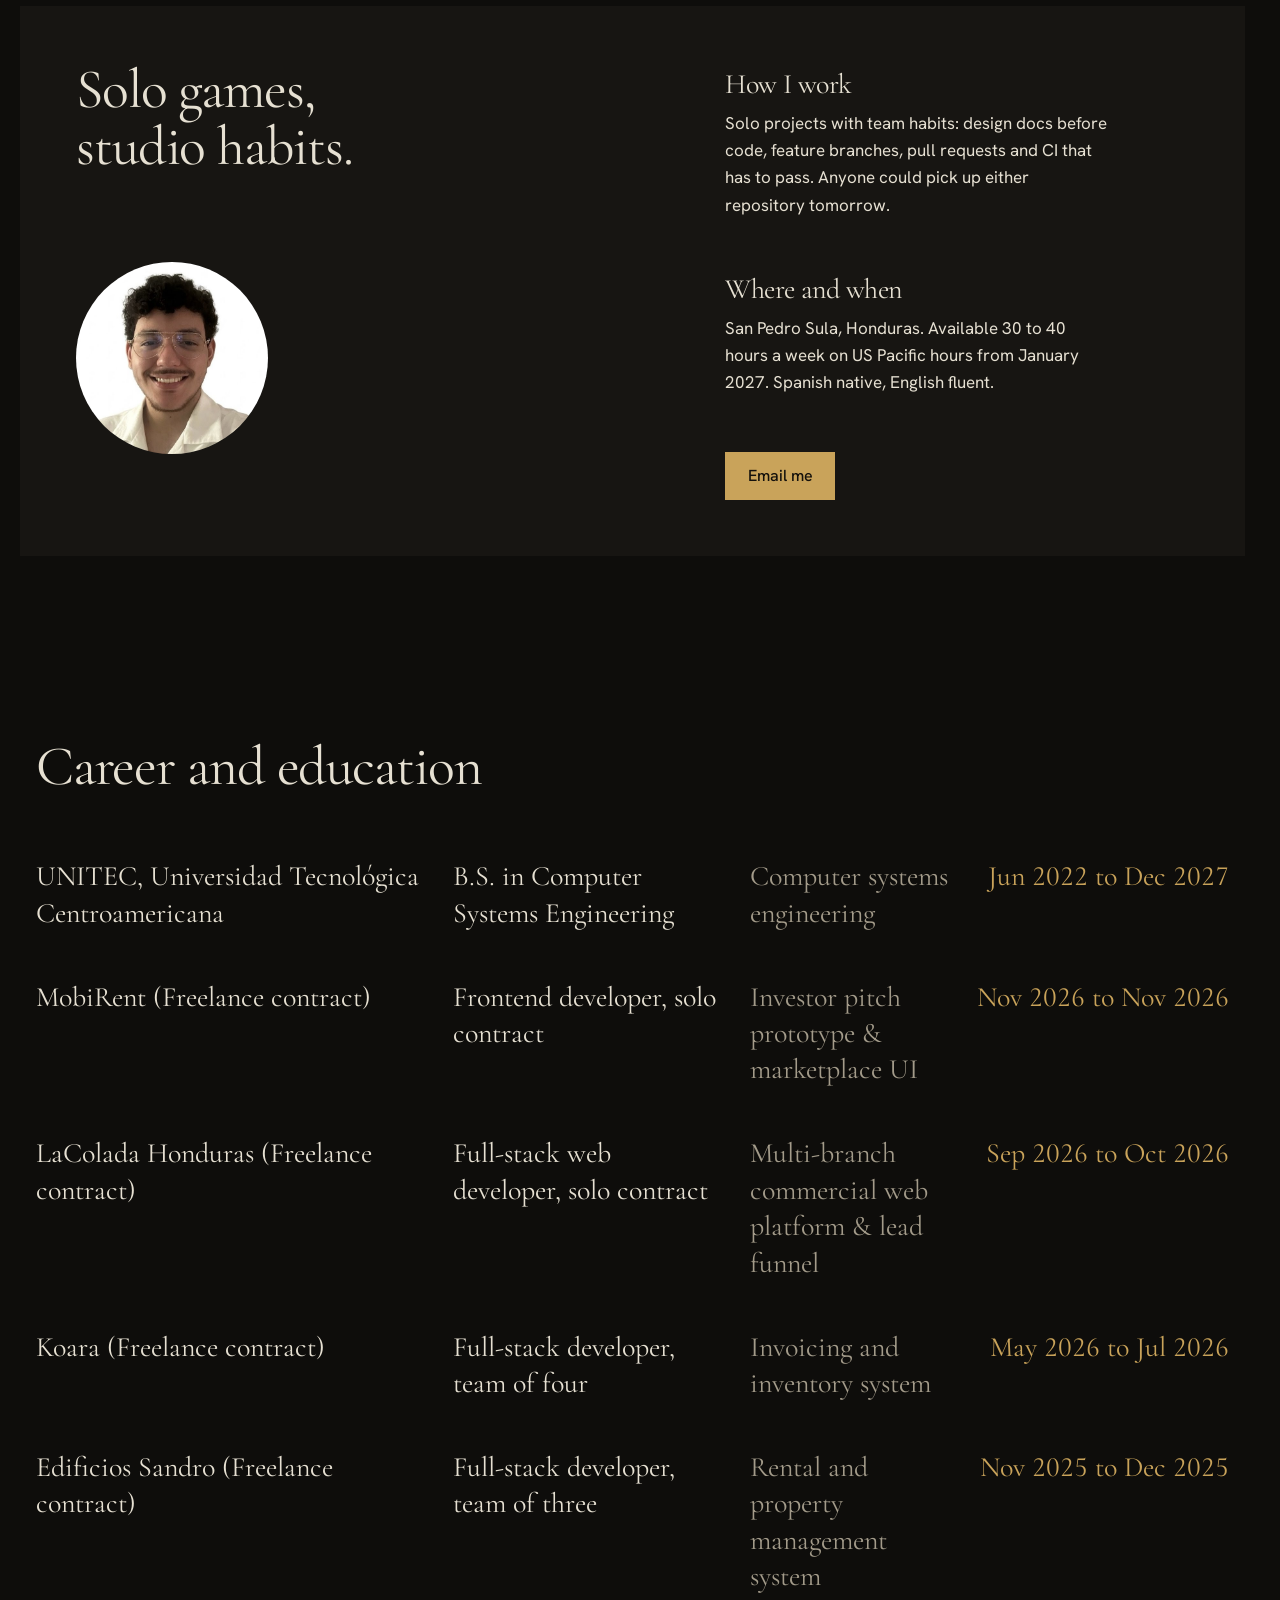
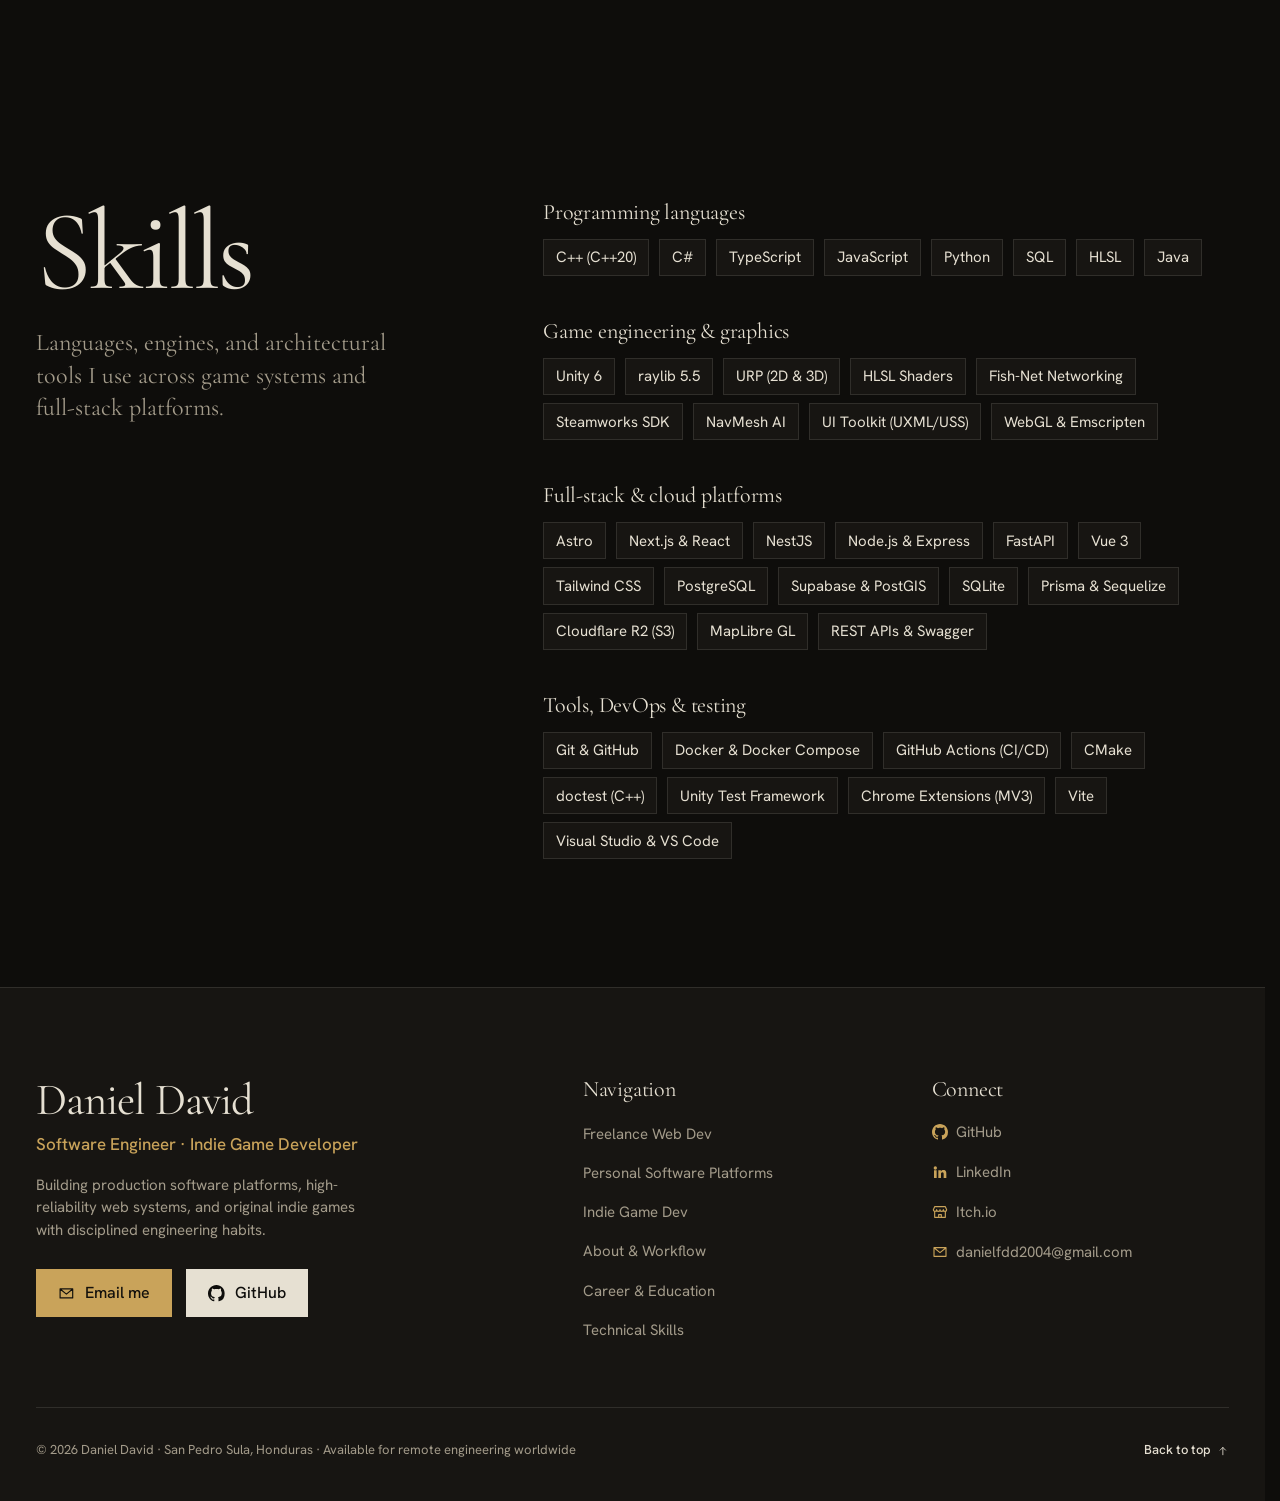
==== commit 81ec799e: "feat(portfolio): added a new section called software personal projects, renamed software to freelace" ====
--- a/index.html
+++ b/index.html
@@ -40,11 +40,11 @@
 
   <header class="hero" id="top">
     <nav class="nav" aria-label="Main">
-      <a href="#games" data-track="games">Games</a>
-      <a href="#software" data-track="software">Software</a>
+      <a href="#client" data-track="client">Freelance Web Dev</a>
+      <a href="#software" data-track="software">Personal Software Platforms</a>
+      <a href="#games" data-track="games">Indie Game Dev</a>
       <a href="#path">Path</a>
       <a href="#skills">Skills</a>
-      <a href="#research">Research</a>
       <a class="button button--solid nav__action" href="mailto:danielfdd2004@gmail.com?subject=Hello%20Daniel">Email me</a>
     </nav>
 
@@ -54,9 +54,9 @@
     </figure>
 
     <div class="hero__text">
-      <p class="hero__role">Game Developer<br>Full-Stack Developer</p>
-      <p class="hero__lede">I build games and the software around them, with the same engineering habits.</p>
-      <p class="hero__fact">Three original games and 1,041 automated tests between them, every one of them passing.</p>
+      <p class="hero__role">Software Engineer<br>Indie Game Developer</p>
+      <p class="hero__lede">I build production software platforms and games with the same disciplined engineering habits.</p>
+      <p class="hero__fact">Commercial full-stack systems in daily use, a hackathon finalist platform, and 1,041 automated tests.</p>
       <ul class="links" aria-label="Elsewhere">
         <li><a href="https://github.com/DanDavD" rel="me"><svg class="icon" aria-hidden="true"><use href="#i-github"/></svg>GitHub</a></li>
         <li><a href="https://www.linkedin.com/in/daniel-david242004/" rel="me"><svg class="icon" aria-hidden="true"><use href="#i-linkedin"/></svg>LinkedIn</a></li>
@@ -71,39 +71,51 @@
   <main>
     <section class="work" id="work" aria-labelledby="work-title" data-reveal>
       <div class="work__head">
-        <h2 class="work__title r" id="work-title">Selected work</h2>
-        <!-- Two tabs swap the list in place; each one has its own address (#games, #software) -->
+        <h2 class="sr-only" id="work-title">Work</h2>
+        <!-- Three tabs swap the list in place; each one has its own address (#client, #software, #games) -->
         <div class="tabs r" role="tablist" aria-label="Kind of project" hidden>
-          <button class="tabs__tab" role="tab" type="button" id="tab-games" aria-controls="games" data-track="games">Games<span class="tabs__count"></span></button>
-          <button class="tabs__tab" role="tab" type="button" id="tab-software" aria-controls="software" data-track="software">Software<span class="tabs__count"></span></button>
-        </div>
+          <button class="tabs__tab" role="tab" type="button" id="tab-client" aria-controls="client" data-track="client">Freelance Web Dev<span class="tabs__count"></span></button>
+          <button class="tabs__tab" role="tab" type="button" id="tab-software" aria-controls="software" data-track="software">Personal Software Platforms<span class="tabs__count"></span></button>
+          <button class="tabs__tab" role="tab" type="button" id="tab-games" aria-controls="games" data-track="games">Indie Game Dev<span class="tabs__count"></span></button>
+        </div>
+      </div>
+
+      <div class="work__panel" id="client" role="tabpanel" aria-labelledby="tab-client" data-track="client">
+        <div class="work__body">
+          <ul class="work__list">
+            <!-- Rendered from js/data/projects.js. This copy shows without JavaScript. -->
+            <li class="work__item"><a class="work__name" href="https://github.com/AzaliaFlores19/koara_frontend">Koara</a></li>
+            <li class="work__item"><a class="work__name" href="https://lacoladahn.com/">LaColada Honduras</a></li>
+            <li class="work__item"><a class="work__name" href="https://github.com/Rpaz17/EdificiosSandro/tree/develop">Edificios Sandro</a></li>
+            <li class="work__item"><a class="work__name" href="https://github.com/DanDavD/Prototipo_MobiRent">MobiRent</a></li>
+          </ul>
+          <div class="work__frame" aria-hidden="true"></div>
+        </div>
+        <a class="work__next" href="#software" data-track="software">Next: personal software platforms<svg class="icon" aria-hidden="true"><use href="#i-arrow"/></svg></a>
+      </div>
+
+      <div class="work__panel" id="software" role="tabpanel" aria-labelledby="tab-software" data-track="software">
+        <div class="work__body">
+          <ul class="work__list">
+            <li class="work__item"><a class="work__name" href="https://github.com/DanDavD/hermes-agent-suite">Hermes Agent Suite</a></li>
+            <li class="work__item"><a class="work__name" href="https://github.com/DanDavD/Universal-AI-Sync">Universal AI Sync</a></li>
+            <li class="work__item"><a class="work__name" href="https://github.com/DanDavD/CleanCity-SPS">CleanCity SPS</a></li>
+          </ul>
+          <div class="work__frame" aria-hidden="true"></div>
+        </div>
+        <a class="work__next" href="#games" data-track="games">Next: indie game dev<svg class="icon" aria-hidden="true"><use href="#i-arrow"/></svg></a>
       </div>
 
       <div class="work__panel" id="games" role="tabpanel" aria-labelledby="tab-games" data-track="games">
         <div class="work__body">
           <ul class="work__list">
-            <!-- Rendered from js/data/projects.js. This copy shows without JavaScript. -->
             <li class="work__item"><a class="work__name" href="https://github.com/DanDavD/UnityGameJam">GodBoard</a></li>
             <li class="work__item"><a class="work__name" href="https://github.com/DanDavD/Horde-Carnage">Horde Carnage</a></li>
             <li class="work__item"><a class="work__name" href="https://github.com/DanDavD/EchoGame">Echo Protocol</a></li>
           </ul>
           <div class="work__frame" aria-hidden="true"></div>
         </div>
-        <a class="work__next" href="#software" data-track="software">Next: software projects<svg class="icon" aria-hidden="true"><use href="#i-arrow"/></svg></a>
-      </div>
-
-      <div class="work__panel" id="software" role="tabpanel" aria-labelledby="tab-software" data-track="software">
-        <div class="work__body">
-          <ul class="work__list">
-            <li class="work__item"><a class="work__name" href="https://github.com/DanDavD/hermes-agent-suite">Hermes Agent Suite</a></li>
-            <li class="work__item"><a class="work__name" href="https://github.com/DanDavD/Prototipo_MobiRent">MobiRent</a></li>
-            <li class="work__item"><a class="work__name" href="https://github.com/DanDavD/CleanCity-SPS">CleanCity SPS</a></li>
-            <li class="work__item"><a class="work__name" href="https://github.com/AzaliaFlores19/koara_frontend">Koara</a></li>
-            <li class="work__item"><a class="work__name" href="https://github.com/DanDavD/Universal-AI-Sync">Universal AI Sync</a></li>
-          </ul>
-          <div class="work__frame" aria-hidden="true"></div>
-        </div>
-        <a class="work__next" href="#games" data-track="games">Next: games<svg class="icon" aria-hidden="true"><use href="#i-arrow"/></svg></a>
+        <a class="work__next" href="#client" data-track="client">Next: freelance web dev<svg class="icon" aria-hidden="true"><use href="#i-arrow"/></svg></a>
       </div>
     </section>
 
@@ -133,7 +145,11 @@
           <tr><th scope="col">Institution</th><th scope="col">Degree or role</th><th scope="col">Field</th><th scope="col">Dates</th></tr>
         </thead>
         <tbody id="path-rows">
-          <tr><td>UNITEC, Universidad Tecnológica Centroamericana</td><td>B.S. in Computer Systems Engineering</td><td>Computer systems engineering</td><td>2022 to Dec 2027</td></tr>
+          <tr><td>UNITEC, Universidad Tecnológica Centroamericana</td><td>B.S. in Computer Systems Engineering</td><td>Computer systems engineering</td><td>Jun 2022 to Dec 2027</td></tr>
+          <tr><td>MobiRent (Freelance contract)</td><td>Frontend developer, solo contract</td><td>Investor pitch prototype &amp; marketplace UI</td><td>Nov 2026 to Nov 2026</td></tr>
+          <tr><td>LaColada Honduras (Freelance contract)</td><td>Full-stack web developer, solo contract</td><td>Multi-branch commercial web platform &amp; lead funnel</td><td>Sep 2026 to Oct 2026</td></tr>
+          <tr><td>Koara (Freelance contract)</td><td>Full-stack developer, team of four</td><td>Invoicing and inventory system</td><td>May 2026 to Jul 2026</td></tr>
+          <tr><td>Edificios Sandro (Freelance contract)</td><td>Full-stack developer, team of three</td><td>Rental and property management system</td><td>Nov 2025 to Dec 2025</td></tr>
         </tbody>
       </table>
     </section>
@@ -141,21 +157,56 @@
     <section class="skills" id="skills" aria-labelledby="skills-title">
       <div class="skills__aside" data-reveal>
         <h2 class="skills__title r" id="skills-title">Skills</h2>
-        <p class="skills__intro r">Below you will find my self-evaluated skill levels.</p>
+        <p class="skills__intro r">Languages, engines, and architectural tools I use across game systems and full-stack platforms.</p>
       </div>
       <div class="skills__groups" id="skill-groups"></div>
     </section>
-
-    <section class="research" id="research" aria-labelledby="research-title" data-reveal>
-      <img class="research__picture" src="assets/img/fog-treeline-1920.jpg" width="1920" height="1080" loading="lazy"
-           alt="A dark treeline dissolving into fog">
-      <div class="research__text">
-        <h2 class="research__title r" id="research-title">Research</h2>
-        <p class="r">Still working on it — engine papers, technical breakdowns, and game architecture writeups coming soon.</p>
-        <a class="button button--light r" href="https://github.com/DanDavD"><svg class="icon" aria-hidden="true"><use href="#i-github"/></svg>Follow on GitHub</a>
-      </div>
-    </section>
   </main>
+
+  <footer class="footer" id="footer" data-reveal>
+    <div class="footer__inner">
+      <div class="footer__brand r">
+        <h2 class="footer__name">Daniel David</h2>
+        <p class="footer__tagline">Software Engineer · Indie Game Developer</p>
+        <p class="footer__bio">Building production software platforms, high-reliability web systems, and original indie games with disciplined engineering habits.</p>
+        <div class="footer__actions">
+          <a class="button button--solid" href="mailto:danielfdd2004@gmail.com?subject=Hello%20Daniel">
+            <svg class="icon" aria-hidden="true"><use href="#i-mail"/></svg>Email me
+          </a>
+          <a class="button button--light" href="https://github.com/DanDavD" target="_blank" rel="noopener noreferrer">
+            <svg class="icon" aria-hidden="true"><use href="#i-github"/></svg>GitHub
+          </a>
+        </div>
+      </div>
+
+      <nav class="footer__nav r" aria-label="Footer navigation">
+        <h3 class="footer__heading">Navigation</h3>
+        <ul class="footer__links">
+          <li><a href="#client">Freelance Web Dev</a></li>
+          <li><a href="#software">Personal Software Platforms</a></li>
+          <li><a href="#games">Indie Game Dev</a></li>
+          <li><a href="#about">About &amp; Workflow</a></li>
+          <li><a href="#path">Career &amp; Education</a></li>
+          <li><a href="#skills">Technical Skills</a></li>
+        </ul>
+      </nav>
+
+      <div class="footer__social r">
+        <h3 class="footer__heading">Connect</h3>
+        <ul class="footer__links">
+          <li><a href="https://github.com/DanDavD" target="_blank" rel="noopener noreferrer"><svg class="icon" aria-hidden="true"><use href="#i-github"/></svg>GitHub</a></li>
+          <li><a href="https://www.linkedin.com/in/daniel-david242004/" target="_blank" rel="noopener noreferrer"><svg class="icon" aria-hidden="true"><use href="#i-linkedin"/></svg>LinkedIn</a></li>
+          <li><a href="https://dandavd.itch.io/" target="_blank" rel="noopener noreferrer"><svg class="icon" aria-hidden="true"><use href="#i-itch"/></svg>Itch.io</a></li>
+          <li><a href="mailto:danielfdd2004@gmail.com"><svg class="icon" aria-hidden="true"><use href="#i-mail"/></svg>danielfdd2004@gmail.com</a></li>
+        </ul>
+      </div>
+    </div>
+
+    <div class="footer__bottom r">
+      <p class="footer__copy">© 2026 Daniel David · San Pedro Sula, Honduras · Available for remote engineering worldwide</p>
+      <a class="footer__top" href="#top">Back to top <svg class="icon" aria-hidden="true"><use href="#i-arrow"/></svg></a>
+    </div>
+  </footer>
 
 
   <dialog class="modal" id="project-modal" aria-labelledby="modal-title">
--- a/css/main.css
+++ b/css/main.css
@@ -151,10 +151,10 @@
 
 .work { padding-inline: var(--margin); scroll-margin-top: 1.5rem; }
 .work__head {
-  display: grid;
-  grid-template-columns: minmax(0, 1fr) auto minmax(0, 1fr);
-  align-items: end;
-  gap: 1.25rem 3rem;
+  display: flex;
+  justify-content: center;
+  align-items: center;
+  gap: 1.25rem;
   margin-bottom: 3.5rem;
   padding-bottom: 1.25rem;
   border-bottom: 1px solid var(--hairline);
@@ -165,7 +165,7 @@
 
 /* Tabs: two big words, one lit. The list below swaps in place. */
 .tabs[hidden] { display: none; }
-.tabs { display: flex; justify-content: center; gap: 0.5rem 3rem; }
+.tabs { display: flex; justify-content: center; flex-wrap: wrap; gap: 0.5rem clamp(1.25rem, 2.5vw, 3rem); }
 .tabs__tab {
   position: relative;
   display: inline-flex; align-items: flex-start; gap: 0.35rem;
@@ -243,8 +243,10 @@
   padding-block: 0.625rem;
 }
 .work__row {
-  display: flex; flex-wrap: wrap; align-items: baseline;
-  gap: 0.5rem 1.5rem;
+  display: flex;
+  flex-direction: column;
+  align-items: flex-start;
+  gap: 0.35rem;
 }
 .work__name {
   font-family: var(--display);
@@ -260,7 +262,7 @@
   color: var(--muted);
 }
 .work__quote {
-  margin-top: 1rem;
+  margin-top: 0.85rem;
   font-family: var(--display);
   font-style: italic;
   font-size: var(--step-lead);
@@ -274,11 +276,13 @@
 .work__item[data-project='godboard'] { --project: #e8a838; }
 .work__item[data-project='horde-carnage'] { --project: #d9583f; }
 .work__item[data-project='echo-protocol'] { --project: #5fd0d6; }
-.work__item[data-project='hermes-agent-suite'] { --project: #10b981; }
+.work__item[data-project='hermes-agent-suite'] { --project: #cbd5e1; }
 .work__item[data-project='universal-ai-sync'] { --project: #8f8cff; }
+.work__item[data-project='cleancity-sps'] { --project: #00d26a; }
 .work__item[data-project='koara'] { --project: #f0a6c6; }
+.work__item[data-project='lacolada'] { --project: #41daff; }
+.work__item[data-project='edificios-sandro'] { --project: #e0a96d; }
 .work__item[data-project='mobirent'] { --project: #48bb78; }
-.work__item[data-project='cleancity-sps'] { --project: #00d26a; }
 .work__more {
   display: inline-flex; align-items: center; gap: 0.5rem;
   margin-top: 1.25rem;
@@ -287,7 +291,7 @@
 }
 .work__more .icon { transition: transform var(--quick) var(--ease-out); }
 .work__open:active .work__more .icon { transform: scale(0.9); }
-.work__item.is-active .work__name { color: var(--ink); }
+.work__item.is-active .work__name { color: var(--project, var(--ink)); }
 
 /* Card extras: stack tags, then the links the project actually has */
 .work__stack {
@@ -375,7 +379,7 @@
   .work__item:hover::after,
   .work__item:focus-within::after { opacity: 1; }
   .work__item:hover .work__name,
-  .work__item:focus-within .work__name { color: var(--ink); transform: translateX(0.5rem); }
+  .work__item:focus-within .work__name { color: var(--project, var(--ink)); transform: translateX(0.5rem); }
   .work__item:hover .work__link--more .icon { transform: rotate(90deg); }
 }
 
@@ -479,96 +483,183 @@
 .path__table td:nth-child(4) { text-align: right; padding-right: 0; white-space: nowrap; color: var(--accent); }
 .path__table tbody tr:nth-child(odd) { background: transparent; }
 
-/* ---------- Skills: sticky aside, active list ---------- */
+/* ---------- Skills: sticky aside, clean categorized tags ---------- */
 
 .skills {
   display: grid;
   grid-template-columns: repeat(12, minmax(0, 1fr));
   column-gap: 1.5rem;
   padding-inline: var(--margin);
+  padding-bottom: clamp(6rem, 10vw, 12rem);
 }
 .skills__aside {
-  grid-column: 1 / span 5;
+  grid-column: 1 / span 4;
   position: sticky; top: 12vh;
   align-self: start;
 }
 .skills__title { font-size: var(--step-display); line-height: 0.9; letter-spacing: -0.035em; }
 .skills__intro {
   margin-top: 1.5rem;
-  max-width: 30ch;
+  max-width: 32ch;
   font-family: var(--display);
   font-size: var(--step-lead);
-  line-height: 1.3;
+  line-height: 1.35;
+  color: var(--muted);
 }
 .skills__groups {
-  grid-column: 7 / span 6;
-  display: grid; gap: 4.5rem;
+  grid-column: 6 / span 7;
+  display: grid; gap: 2.75rem;
 }
 .skill-group h3 {
-  font-size: 1.75rem;
-  margin-bottom: 1.5rem;
-}
-.skill-group ul { display: grid; gap: 1.25rem; }
-.skill {
+  font-size: 1.375rem;
+  margin-bottom: 1rem;
+  color: var(--ink);
+  letter-spacing: -0.01em;
+}
+.skill-group ul {
+  display: flex;
+  flex-wrap: wrap;
+  gap: 0.5rem 0.625rem;
+}
+.skill-chip {
+  display: inline-flex;
+  align-items: center;
+  padding: 0.35rem 0.75rem;
+  font-size: 0.9375rem;
+  color: var(--ink);
+  background: var(--raised);
+  border: 1px solid var(--hairline);
+  transition: border-color var(--quick), color var(--quick), background var(--quick), transform var(--quick);
+}
+.skill-chip:hover {
+  border-color: var(--accent);
+  color: var(--accent);
+  background: var(--raised-2);
+  transform: translateY(-1px);
+}
+
+/* ---------- Footer ---------- */
+
+.footer {
+  border-top: 1px solid var(--hairline);
+  background: var(--raised);
+  padding: clamp(4.5rem, 7vw, 7rem) var(--margin) 2.5rem;
+  position: relative;
+  z-index: 2;
+}
+.footer__inner {
   display: grid;
-  grid-template-columns: 1fr auto;
-  row-gap: 0.5rem;
-}
-.skill__value {
-  font-variant-numeric: tabular-nums;
-  color: var(--muted);
-}
-.meter {
-  grid-column: 1 / -1;
-  height: 0.375rem;
-  background: var(--raised-2);
-  overflow: hidden;
-}
-.meter__fill {
-  height: 100%;
-  background: var(--accent);
-  transform-origin: 0 50%;
-  transform: scaleX(var(--v));
-}
-.reveal-ready .skill-group .meter__fill {
-  transform: scaleX(0);
-  transition: transform 1100ms var(--ease-out);
-  transition-delay: calc(var(--i, 0) * 55ms + 120ms);
-}
-.reveal-ready .skill-group.is-in .meter__fill { transform: scaleX(var(--v)); }
-
-/* ---------- Research: last picture, text beside ---------- */
-
-.research {
-  position: relative;
-  min-height: 90svh;
+  grid-template-columns: minmax(0, 5fr) minmax(0, 3fr) minmax(0, 3fr);
+  gap: clamp(2rem, 4vw, 5rem);
+  max-width: 82rem;
+  margin: 0 auto;
+}
+.footer__name {
+  font-family: var(--display);
+  font-size: clamp(2.25rem, 3.5vw, 3.5rem);
+  line-height: 1;
+  letter-spacing: -0.02em;
+  color: var(--ink);
+  margin-bottom: 0.5rem;
+}
+.footer__tagline {
+  font-size: 1.0625rem;
+  color: var(--accent);
+  font-weight: 500;
+  margin-bottom: 1rem;
+}
+.footer__bio {
+  font-size: 0.9375rem;
+  line-height: 1.5;
+  color: var(--muted);
+  max-width: 42ch;
+  margin-bottom: 1.75rem;
+}
+.footer__actions {
+  display: flex;
+  flex-wrap: wrap;
+  align-items: center;
+  gap: 0.875rem;
+}
+.footer__heading {
+  font-family: var(--display);
+  font-size: 1.375rem;
+  color: var(--ink);
+  letter-spacing: -0.01em;
+  margin-bottom: 1.25rem;
+}
+.footer__links {
+  list-style: none;
   display: grid;
-  grid-template-columns: repeat(12, minmax(0, 1fr));
-  column-gap: 1.5rem;
-  padding: 0 var(--margin) clamp(3rem, 8vh, 6rem);
-  overflow: hidden;
-}
-.research__picture {
-  position: absolute; inset: 0;
-  width: 100%; height: 100%;
-  object-fit: cover;
-  object-position: 50% 80%;
-  filter: brightness(0.34) contrast(1.15);
-}
-.research__text {
-  position: relative;
-  grid-column: 7 / span 5;
-  align-self: end;
-  display: grid; justify-items: start; gap: 1.5rem;
-}
-.research__title { font-size: var(--step-display); line-height: 0.9; letter-spacing: -0.035em; }
-.research__text p {
-  font-family: var(--display);
-  font-size: var(--step-lead);
-  line-height: 1.3;
-  max-width: 34ch;
-}
-.research__text .button { margin-top: 0.5rem; }
+  gap: 0.75rem;
+  padding: 0;
+  margin: 0;
+}
+.footer__links a {
+  display: inline-flex;
+  align-items: center;
+  gap: 0.5rem;
+  font-size: 0.9375rem;
+  color: var(--muted);
+  text-decoration: none;
+  transition: color var(--quick);
+}
+.footer__links a:hover {
+  color: var(--ink);
+}
+.footer__links a .icon {
+  width: 1rem;
+  height: 1rem;
+  color: var(--accent);
+}
+.footer__bottom {
+  display: flex;
+  justify-content: space-between;
+  align-items: center;
+  flex-wrap: wrap;
+  gap: 1.25rem;
+  max-width: 82rem;
+  margin: clamp(3.5rem, 5vw, 5rem) auto 0;
+  padding-top: 2rem;
+  border-top: 1px solid var(--hairline);
+  font-size: 0.8125rem;
+  color: var(--muted);
+}
+.footer__copy {
+  margin: 0;
+}
+.footer__top {
+  display: inline-flex;
+  align-items: center;
+  gap: 0.4rem;
+  color: var(--ink);
+  text-decoration: none;
+  font-weight: 500;
+  transition: color var(--quick);
+}
+.footer__top .icon {
+  width: 0.9em;
+  height: 0.9em;
+  transform: rotate(-90deg);
+  transition: transform var(--quick);
+}
+.footer__top:hover {
+  color: var(--accent);
+}
+.footer__top:hover .icon {
+  transform: rotate(-90deg) translateX(3px);
+}
+
+@media (max-width: 860px) {
+  .footer__inner {
+    grid-template-columns: 1fr;
+    gap: 2.5rem;
+  }
+  .footer__bottom {
+    flex-direction: column;
+    align-items: flex-start;
+  }
+}
 
 /* ---------- Project dialog ---------- */
 
@@ -638,13 +729,13 @@
   --project-line: rgb(95 208 214 / 0.38);
   --project-tint: #0f1516;
 }
-/* Hermes Agent Suite: autonomous terminal emerald and electric cyan */
+/* Hermes Agent Suite: autonomous terminal titanium slate */
 .modal[data-project='hermes-agent-suite'] {
-  --project: #10b981;
-  --project-hover: #34d399;
-  --project-ink: #041a12;
-  --project-line: rgb(16 185 129 / 0.38);
-  --project-tint: #0b1511;
+  --project: #cbd5e1;
+  --project-hover: #e2e8f0;
+  --project-ink: #0f172a;
+  --project-line: rgb(203 213 225 / 0.38);
+  --project-tint: #13171f;
 }
 /* Universal AI Sync: blue turning violet, one chat handing over to the next */
 .modal[data-project='universal-ai-sync'] {
@@ -661,6 +752,22 @@
   --project-ink: #1c0b13;
   --project-line: rgb(240 166 198 / 0.36);
   --project-tint: #1a1216;
+}
+/* LaColada Honduras: vibrant cyan blue, clean franchise waters */
+.modal[data-project='lacolada'] {
+  --project: #41daff;
+  --project-hover: #7be4ff;
+  --project-ink: #04141a;
+  --project-line: rgb(65 218 255 / 0.38);
+  --project-tint: #07151a;
+}
+/* Edificios Sandro: warm architectural terracotta */
+.modal[data-project='edificios-sandro'] {
+  --project: #e0a96d;
+  --project-hover: #ecc18d;
+  --project-ink: #181008;
+  --project-line: rgb(224 169 109 / 0.38);
+  --project-tint: #16120e;
 }
 /* MobiRent: forest green, fresh rental hospitality */
 .modal[data-project='mobirent'] {
@@ -1076,8 +1183,7 @@
 @media (max-width: 960px) {
   .nav a:not(.button) { display: none; }
   .work__list { grid-column: 1 / span 12; }
-  .work__head { grid-template-columns: 1fr; justify-items: center; }
-  .work__title { justify-self: start; }
+  .work__head { justify-content: center; }
   .work__frame { display: none; }
   .work__item .work__media {
     display: block;
@@ -1099,7 +1205,6 @@
   .skills__aside { grid-column: 1 / span 12; position: static; margin-bottom: 3rem; }
   .skills__groups { grid-column: 1 / span 12; max-width: 36rem; }
 
-  .research__text { grid-column: 1 / span 12; }
   .modal__grid { grid-template-columns: 1fr; }
 }
 
@@ -1140,14 +1245,6 @@
     text-align: left;
     margin-top: 0.25rem;
   }
-
-  .research { min-height: 0; display: block; padding: 0; }
-  .research__picture { position: static; height: 70svh; }
-  .research__text {
-    padding: 2.5rem var(--margin) 3rem;
-    background: var(--raised);
-  }
-
 }
 
 /* ---------- Reduced motion: keep the fades, drop the travel ---------- */
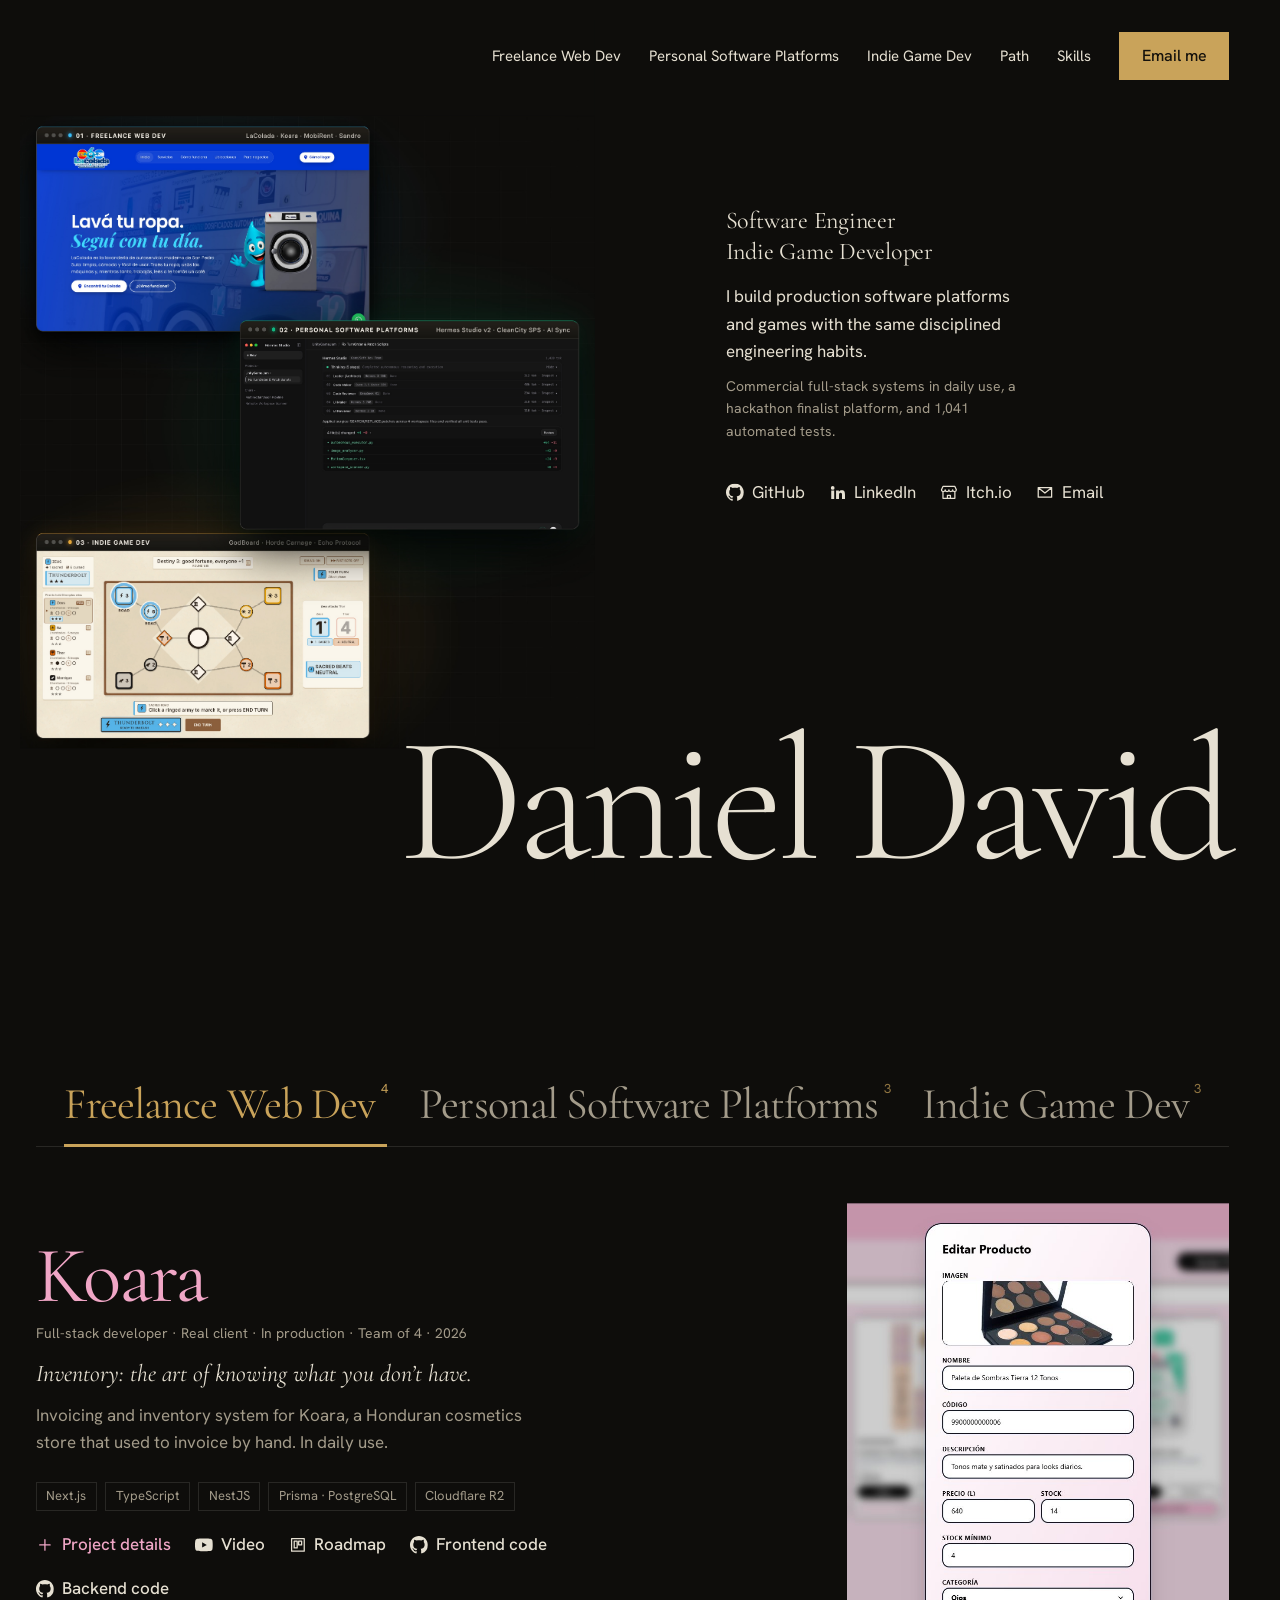
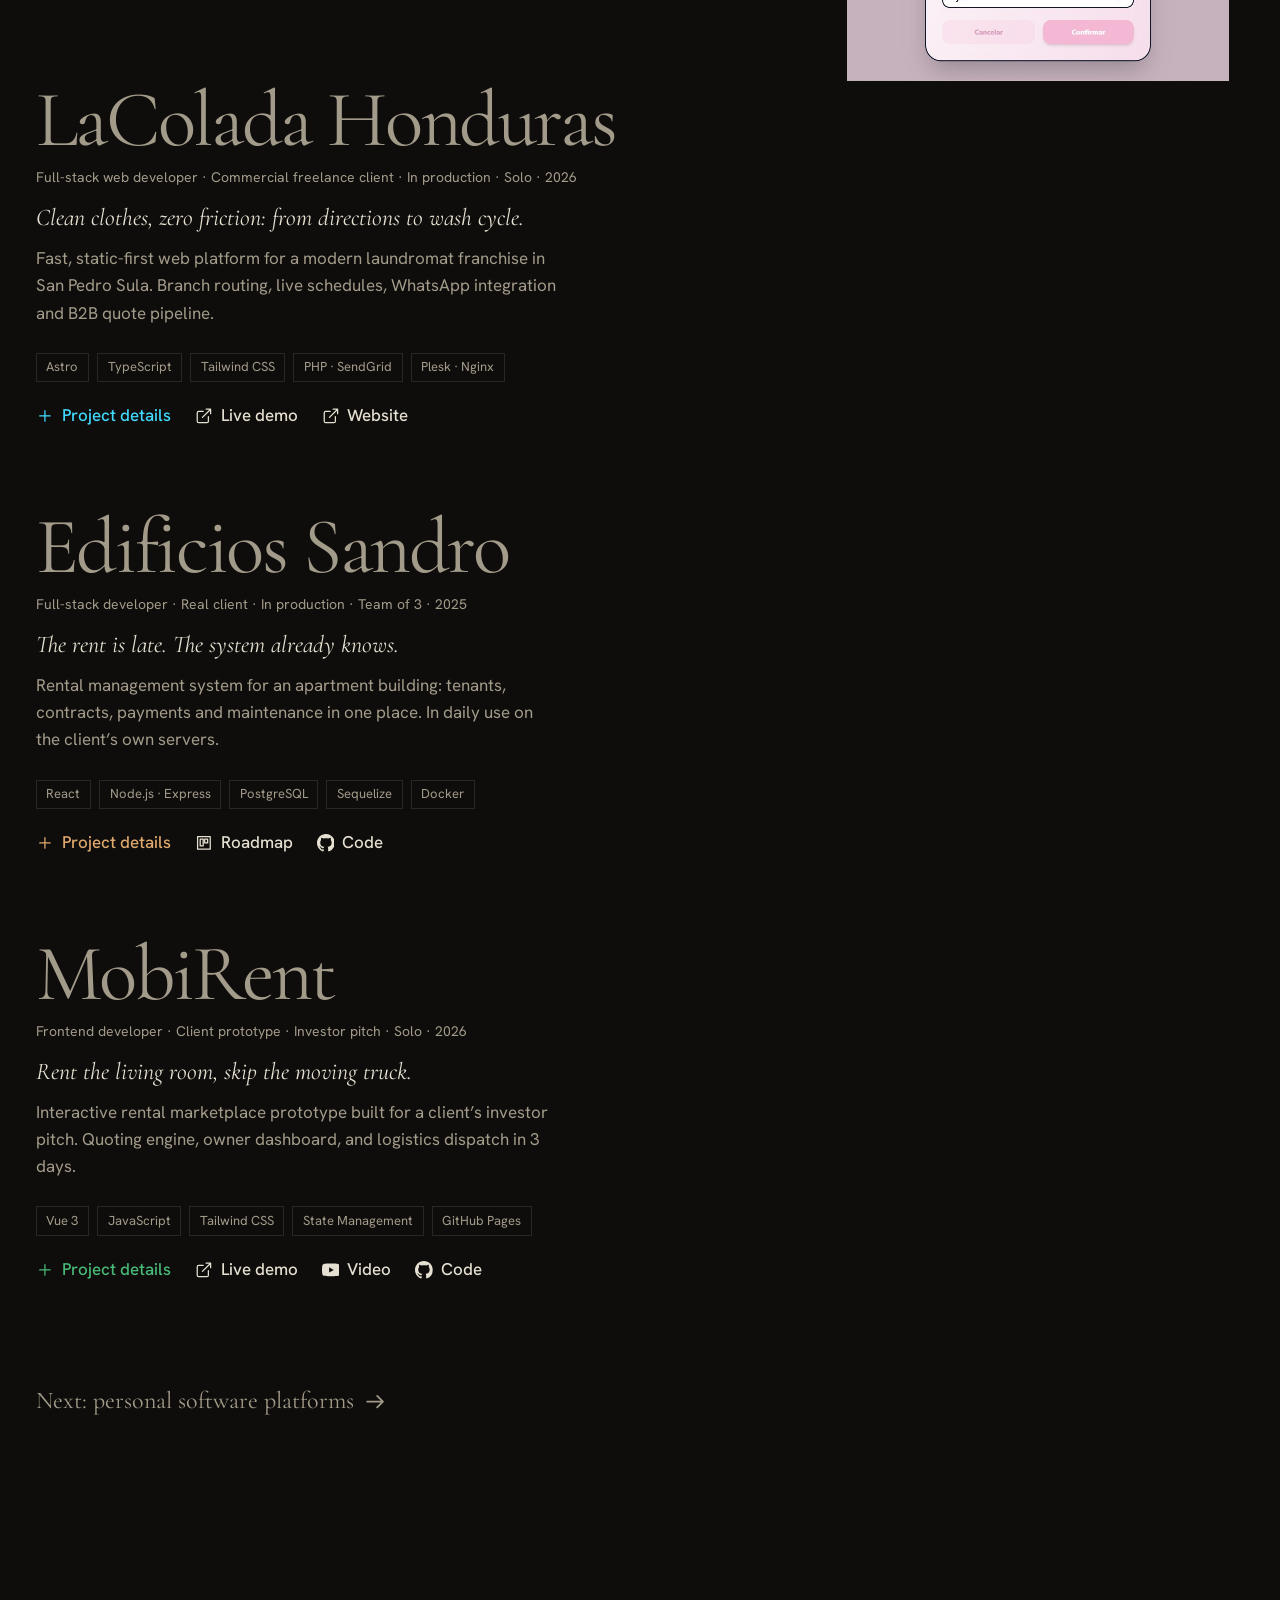
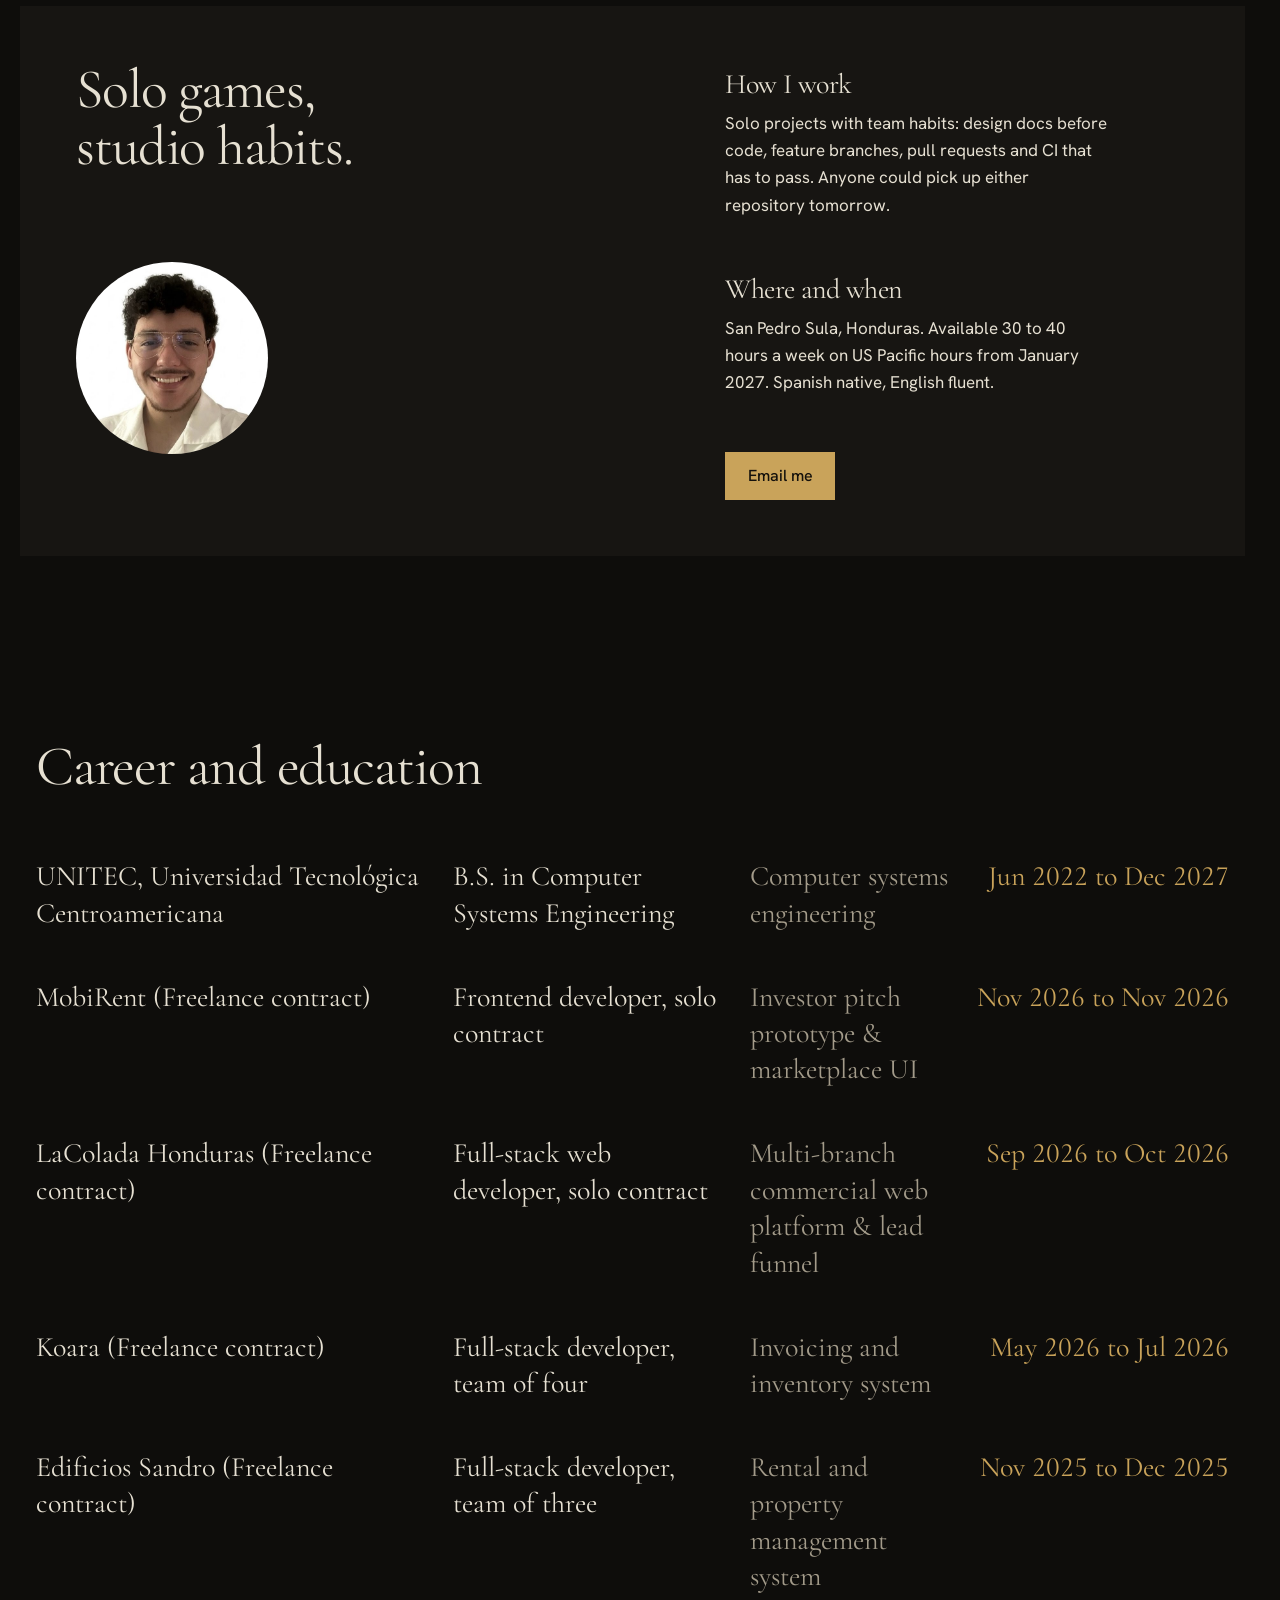
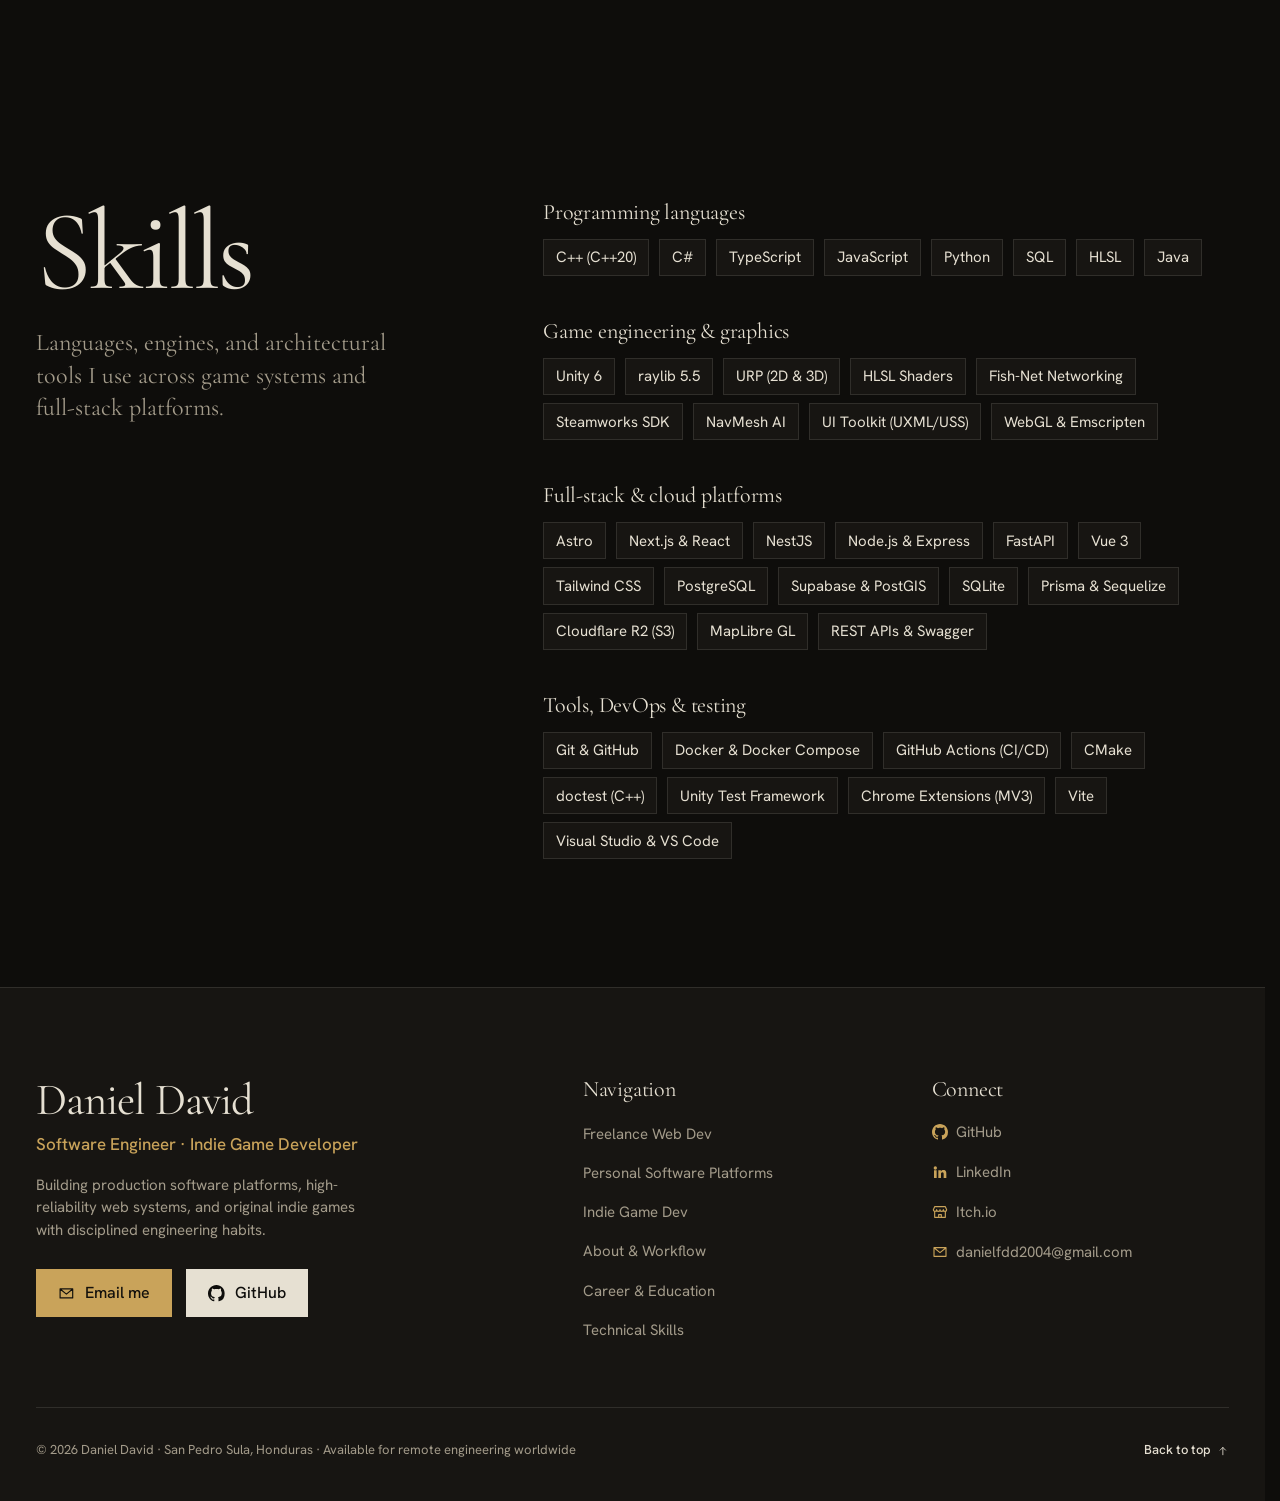
==== commit 5478545f: "feat(hero): replace single-game hero image with 3-track engineering showcase - Replace the Echo Prot" ====
--- a/index.html
+++ b/index.html
@@ -49,8 +49,8 @@
     </nav>
 
     <figure class="hero__picture">
-      <img src="assets/projects/echo-protocol/echo-ring.jpg" width="1920" height="1080"
-           alt="Echo Protocol: the blind monster standing inside a ring of cyan light cast by a voice" fetchpriority="high">
+      <img src="assets/img/hero-showcase.jpg" width="3000" height="3300"
+           alt="Daniel David engineering showcase: Freelance Web Dev (LaColada & Koara), Personal Software Platforms (Hermes Studio v2 & CleanCity SPS), and Indie Game Dev (GodBoard on Unity 6)" fetchpriority="high">
     </figure>
 
     <div class="hero__text">
--- a/css/main.css
+++ b/css/main.css
@@ -24,15 +24,14 @@
   top: 1.25rem; left: 1.25rem; bottom: 1.25rem;
   width: calc(47% - 1.25rem);
   overflow: hidden;
-  background: var(--raised);
+  background: var(--ground);
   animation: picture-in 1400ms var(--ease-out) both;
 }
 .hero__picture img {
   width: 100%; height: 100%;
-  object-fit: cover;
-  object-position: 50% 50%;
-  transform-origin: 50% 40%;
-  filter: brightness(0.8) contrast(1.06);
+  object-fit: contain;
+  object-position: 50% 42%;
+  transform-origin: 50% 42%;
   animation: picture-settle 2400ms var(--ease-out) both;
 }
 
@@ -103,8 +102,8 @@
   to { clip-path: inset(0 0 0 0); }
 }
 @keyframes picture-settle {
-  from { transform: scale(1.12); }
-  to { transform: scale(1.04); }
+  from { transform: scale(1.06); }
+  to { transform: none; }
 }
 @keyframes rise {
   from { opacity: 0; transform: translateY(18px); }
@@ -1261,7 +1260,7 @@
   .hero__picture, .hero__picture img, .hero__role, .hero__lede, .hero__fact, .links, .hero__name {
     animation-name: fade;
   }
-  .hero__picture img { transform: scale(1.04); }
+  .hero__picture img { transform: none; }
   .hero__name-inner { animation: none !important; }
   .reveal-ready [data-reveal] .r { transform: none; }
   .reveal-ready .skill-group .meter__fill { transition: opacity 400ms ease; transform: scaleX(var(--v)); opacity: 0; }
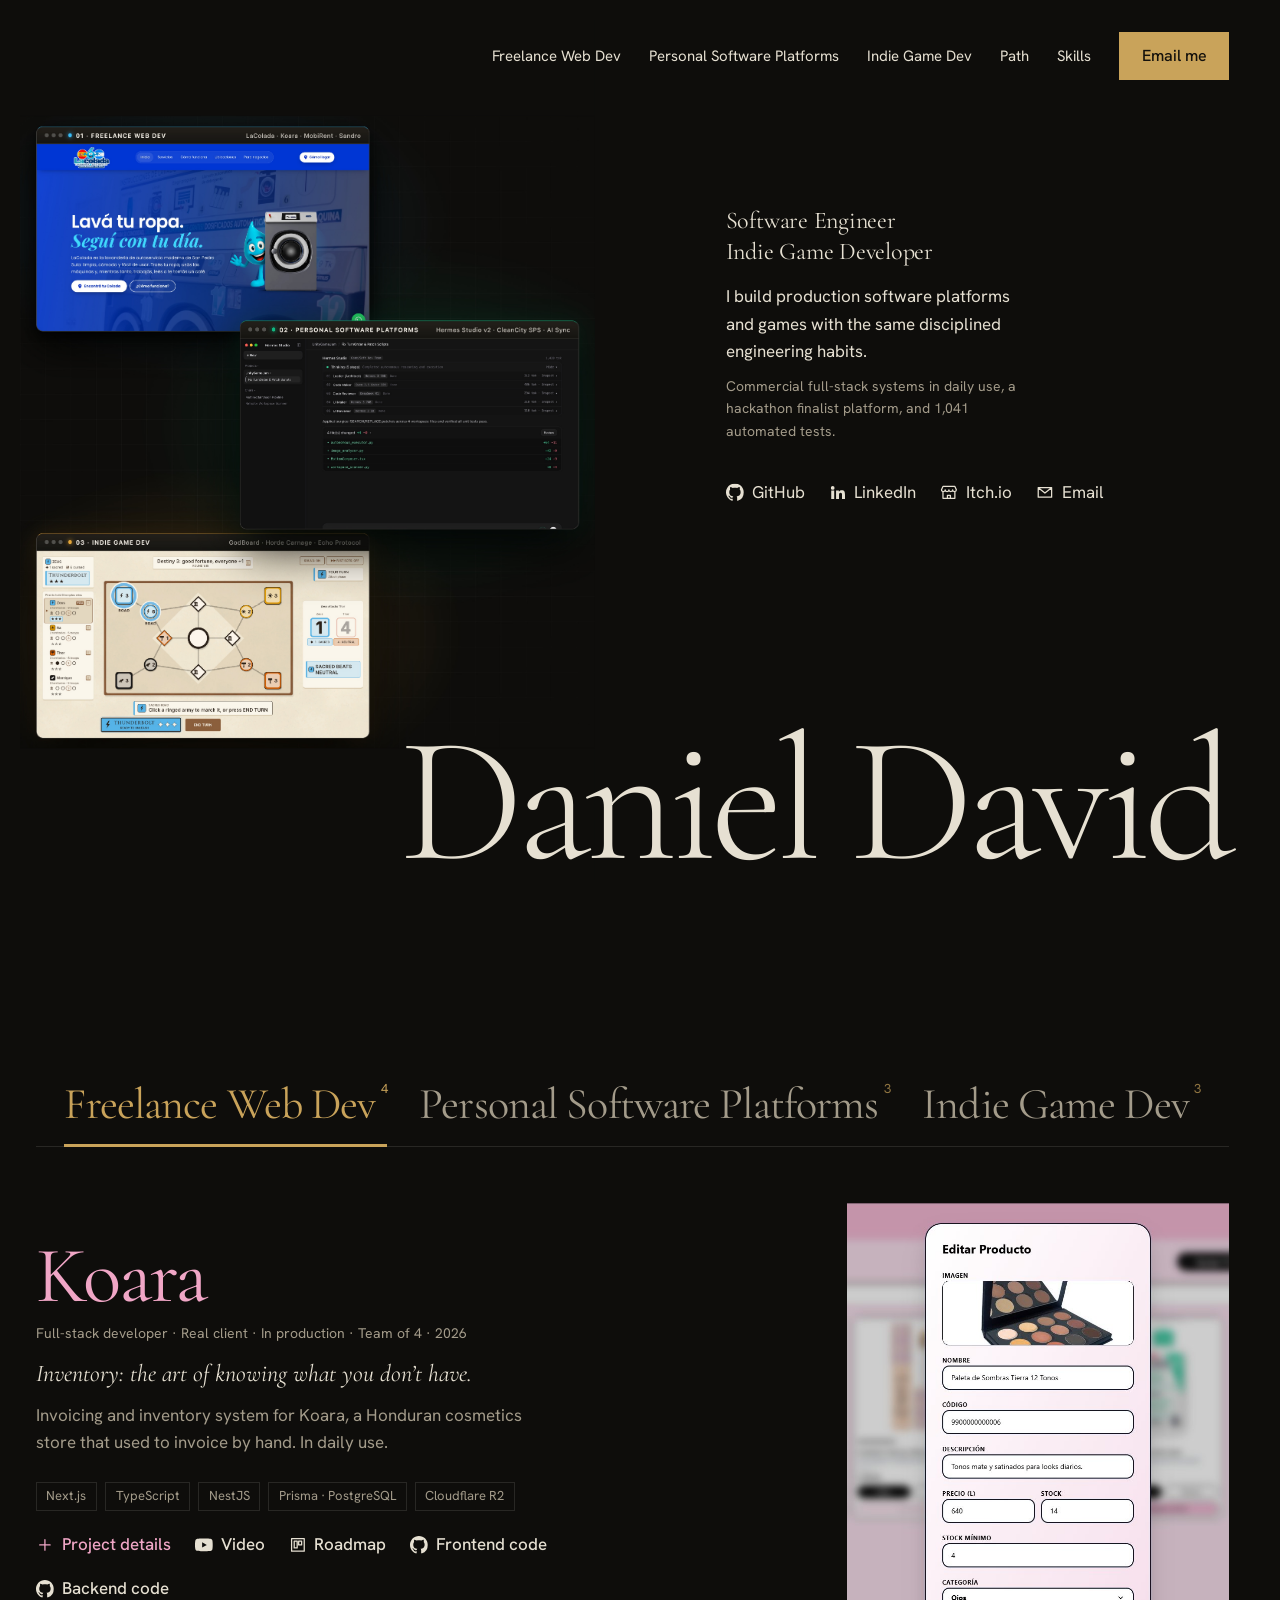
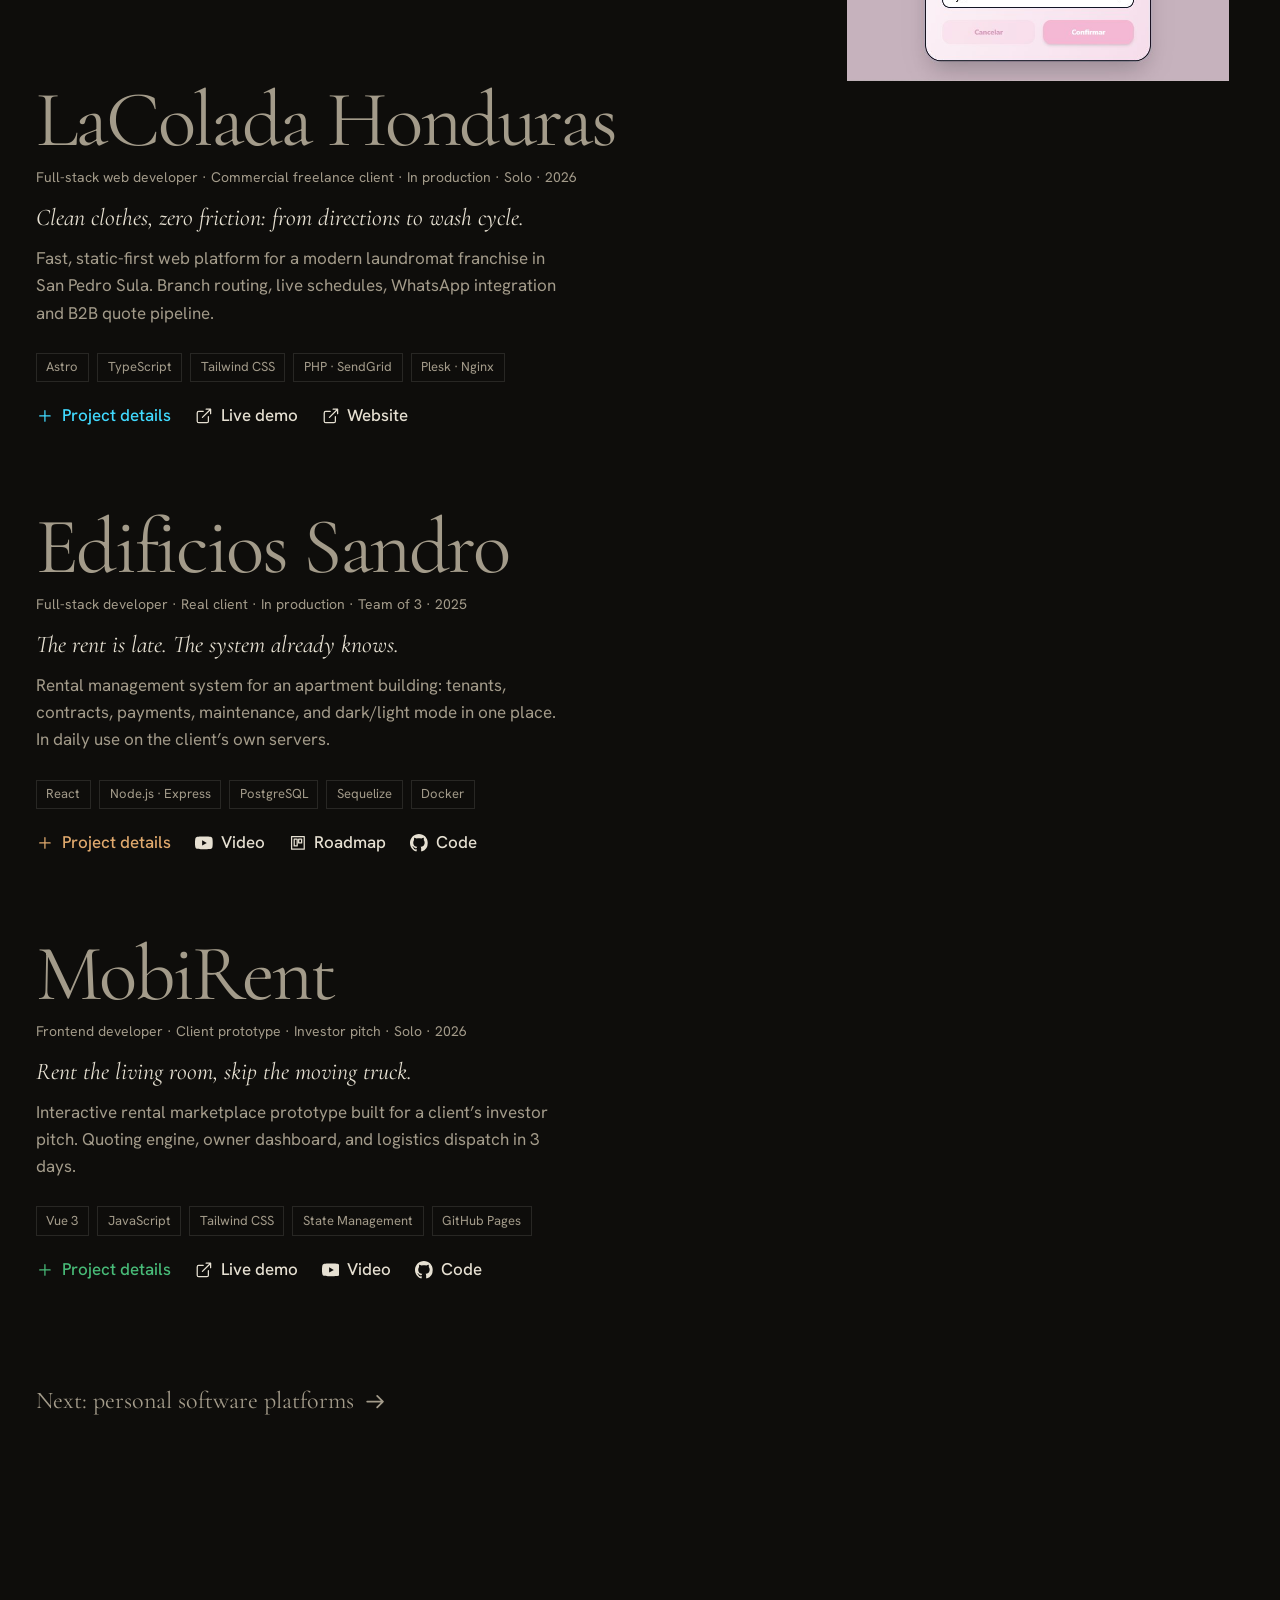
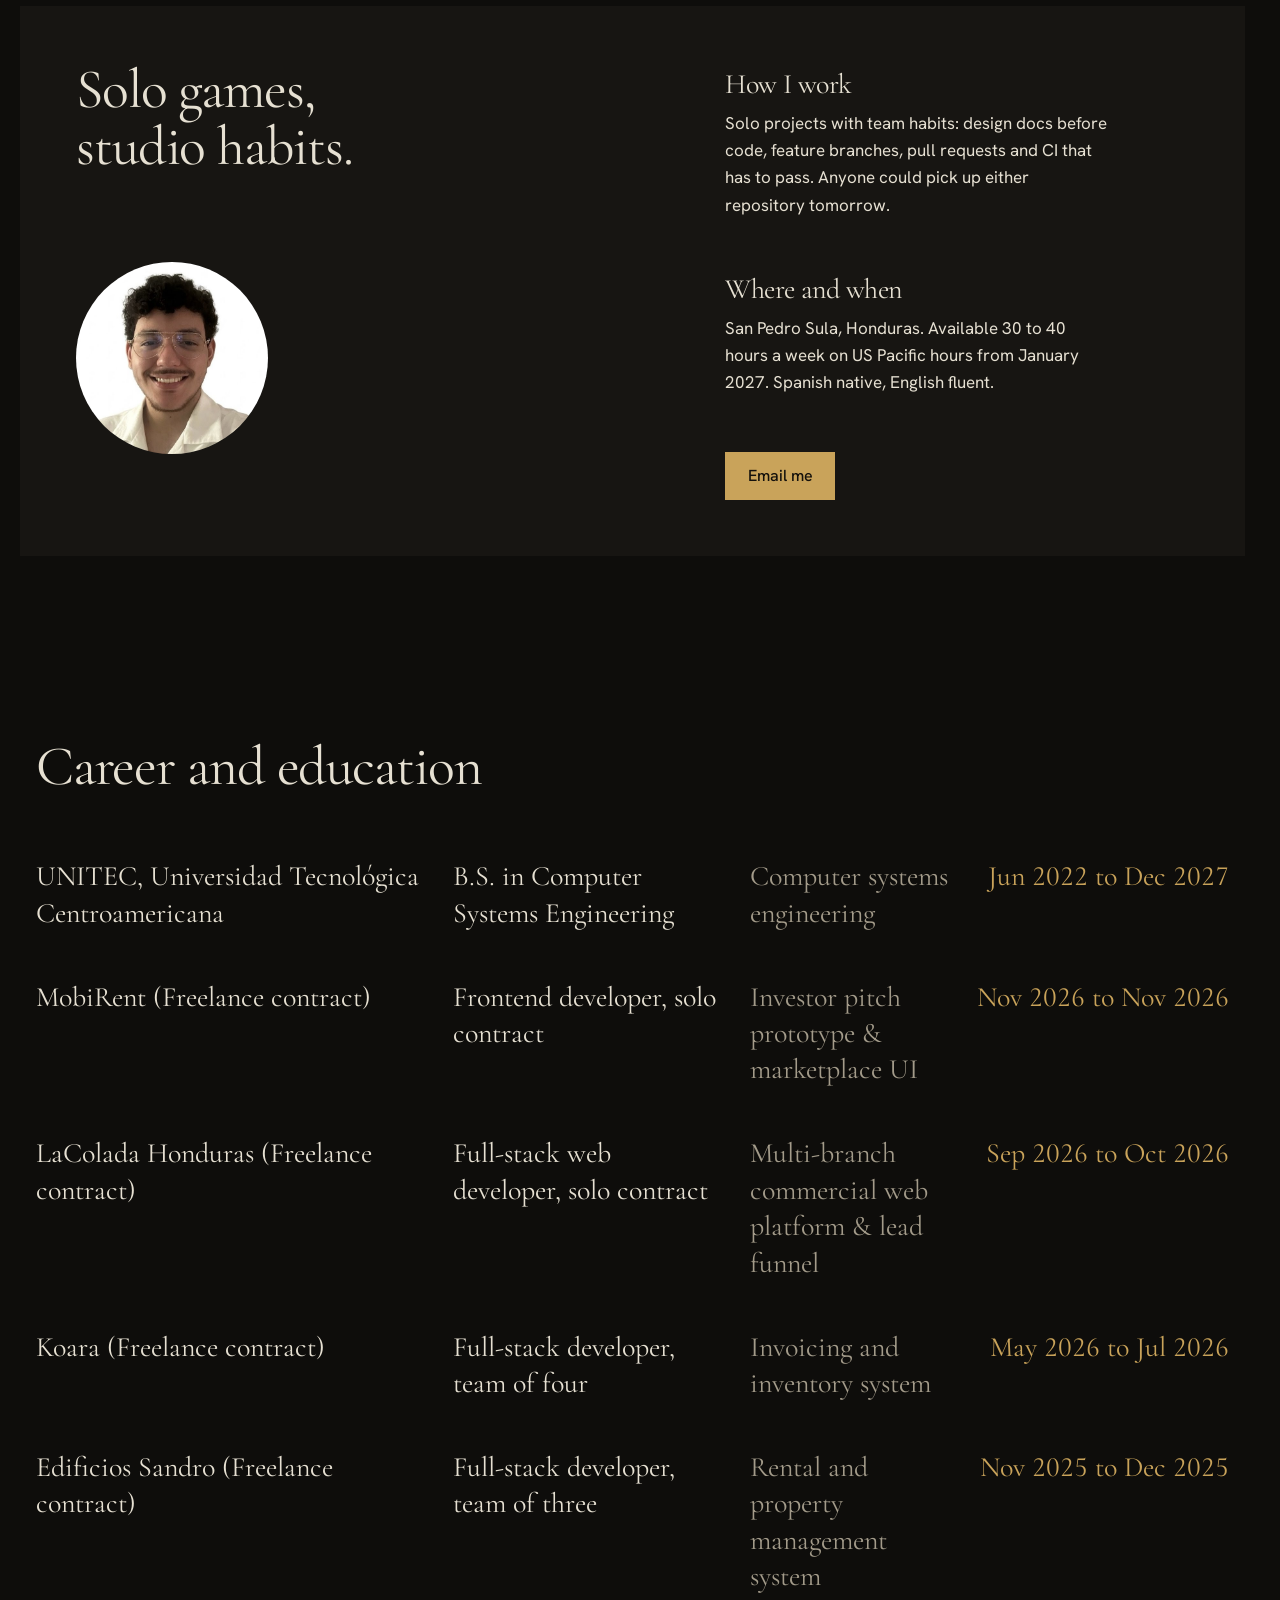
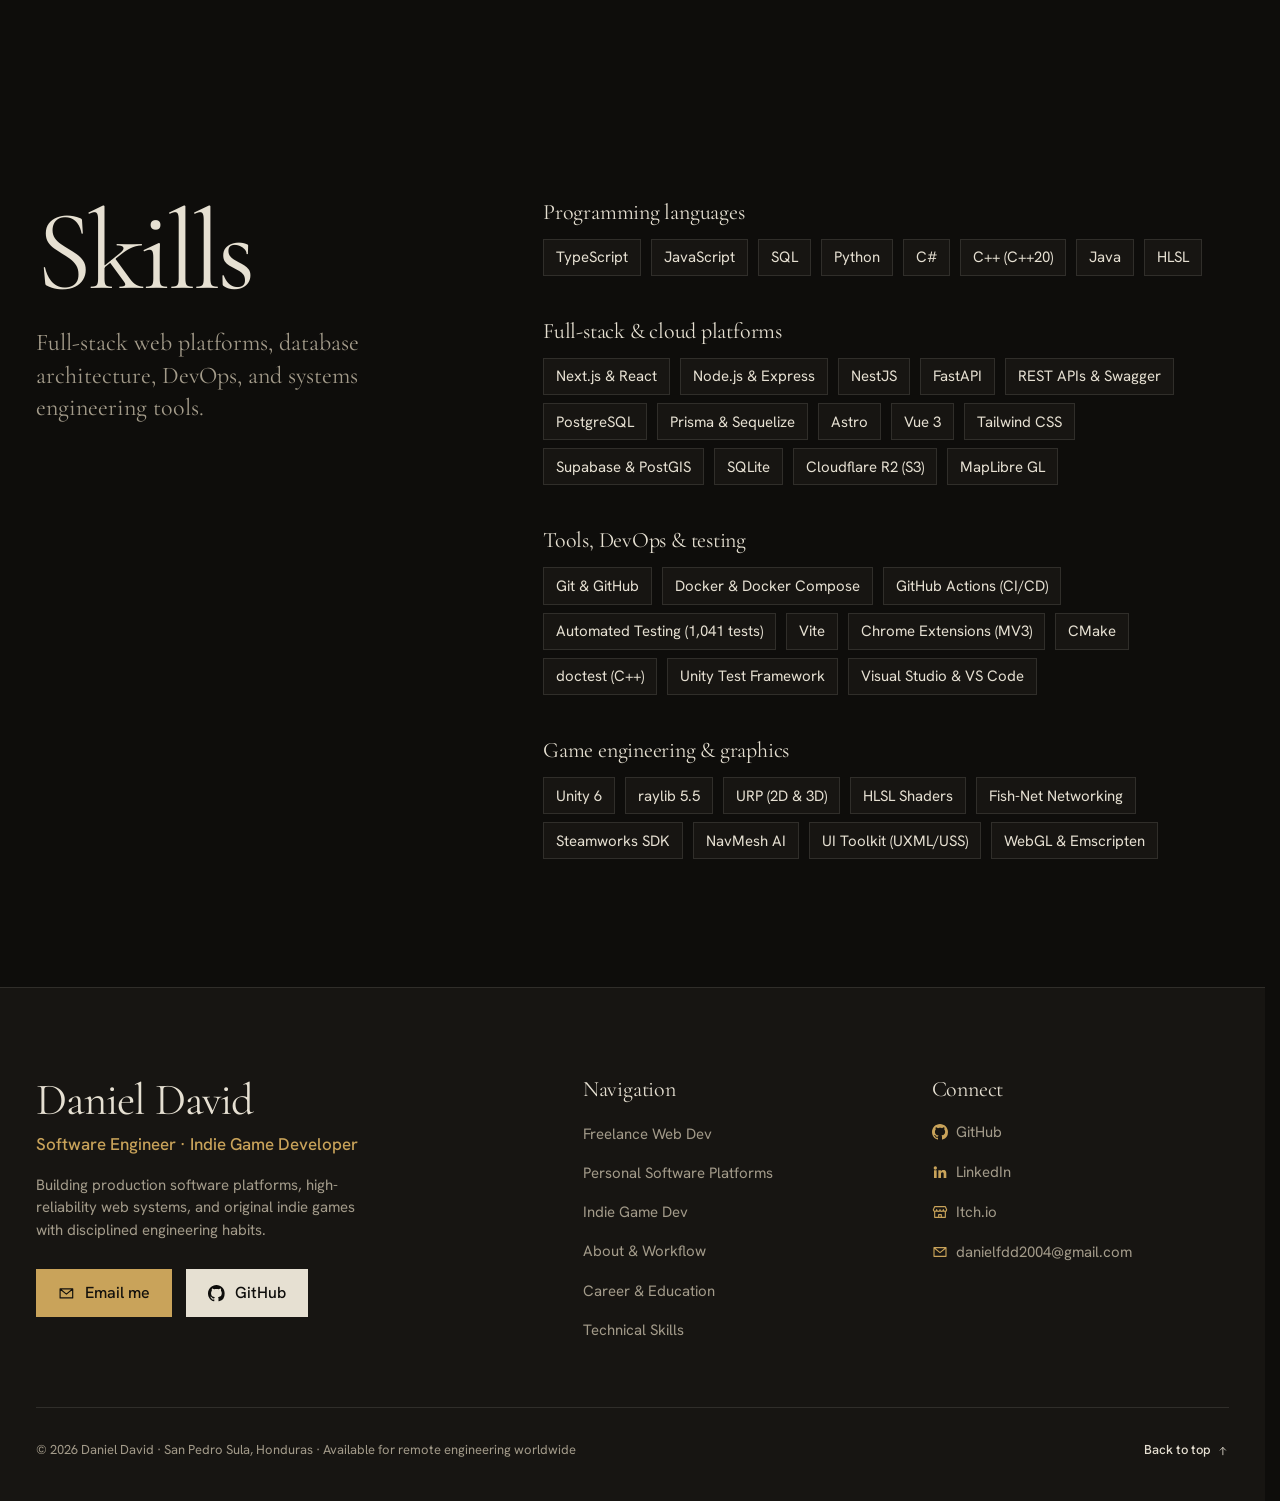
==== commit 9e0d25fd: "feat(skills): prioritize full-stack software engineering, web platforms, and DevOps" ====
--- a/index.html
+++ b/index.html
@@ -3,13 +3,37 @@
 <head>
   <meta charset="utf-8">
   <meta name="viewport" content="width=device-width, initial-scale=1, viewport-fit=cover">
-  <title>Daniel David, game developer and full-stack developer</title>
-  <meta name="description" content="Daniel David, game developer and full-stack developer. Original games in C++ and C#, and web software, with their engineering in the open.">
+  <title>Daniel David · Software Developer &amp; Indie Game Developer</title>
+  <meta name="description" content="Daniel David — Software Developer &amp; Indie Game Developer. Commercial full-stack web platforms in daily production, AI developer tools, and original systems-level games backed by 1,041 automated tests.">
+  <meta name="author" content="Daniel David">
   <meta name="theme-color" content="#0e0d0b">
-  <meta property="og:title" content="Daniel David, game developer and full-stack developer">
-  <meta property="og:description" content="I build games and the software around them, with the same engineering habits.">
-  <meta property="og:image" content="assets/projects/echo-protocol/echo-ring.jpg">
-  <link rel="icon" href="data:image/svg+xml,%3Csvg xmlns='http://www.w3.org/2000/svg' viewBox='0 0 32 32'%3E%3Crect width='32' height='32' fill='%230e0d0b'/%3E%3Cpath d='M16 5c3 4 6 7 6 12a6 6 0 0 1-12 0c0-3 1.5-5 3-6.5 0 2.5 1 4 3 4.5-1-3 0-7 0-10z' fill='%23c9a35a'/%3E%3C/svg%3E">
+  <link rel="canonical" href="https://dandavd.github.io/SoftwareDeveloperPortfolio/">
+
+  <!-- Open Graph / Social Link Preview (LinkedIn, WhatsApp, Discord, Slack, Facebook) -->
+  <meta property="og:type" content="website">
+  <meta property="og:site_name" content="Daniel David · Software Developer Portfolio">
+  <meta property="og:url" content="https://dandavd.github.io/SoftwareDeveloperPortfolio/">
+  <meta property="og:title" content="Daniel David · Software Developer &amp; Indie Game Developer">
+  <meta property="og:description" content="I build production software platforms and games with the same disciplined engineering habits. Commercial full-stack systems in daily use, a hackathon finalist platform, and 1,041 automated tests.">
+  <meta property="og:image" content="https://dandavd.github.io/SoftwareDeveloperPortfolio/assets/img/og-preview.jpg">
+  <meta property="og:image:secure_url" content="https://dandavd.github.io/SoftwareDeveloperPortfolio/assets/img/og-preview.jpg">
+  <meta property="og:image:type" content="image/jpeg">
+  <meta property="og:image:width" content="2400">
+  <meta property="og:image:height" content="1260">
+  <meta property="og:image:alt" content="Daniel David — Software Developer &amp; Indie Game Developer portfolio showcase: Freelance Web Dev, Personal Software Platforms, and Indie Game Dev">
+  <meta property="og:image" content="https://dandavd.github.io/SoftwareDeveloperPortfolio/assets/img/hero-showcase.jpg">
+
+  <!-- Twitter / X Large Image Card -->
+  <meta name="twitter:card" content="summary_large_image">
+  <meta name="twitter:title" content="Daniel David · Software Developer &amp; Indie Game Developer">
+  <meta name="twitter:description" content="I build production software platforms and games with the same disciplined engineering habits. Commercial full-stack systems in daily use, a hackathon finalist platform, and 1,041 automated tests.">
+  <meta name="twitter:image" content="https://dandavd.github.io/SoftwareDeveloperPortfolio/assets/img/og-preview.jpg">
+  <meta name="twitter:image:alt" content="Daniel David — Software Developer &amp; Indie Game Developer portfolio showcase">
+
+  <!-- Favicons & App Icons -->
+  <link rel="icon" type="image/svg+xml" href="assets/img/favicon.svg">
+  <link rel="icon" type="image/png" sizes="64x64" href="assets/img/favicon.png">
+  <link rel="apple-touch-icon" sizes="180x180" href="assets/img/apple-touch-icon.png">
   <link rel="preload" href="assets/fonts/cormorant-garamond.woff2" as="font" type="font/woff2" crossorigin>
   <link rel="preload" href="assets/fonts/hanken-grotesk.woff2" as="font" type="font/woff2" crossorigin>
   <link rel="stylesheet" href="css/tokens.css">
@@ -157,7 +181,7 @@
     <section class="skills" id="skills" aria-labelledby="skills-title">
       <div class="skills__aside" data-reveal>
         <h2 class="skills__title r" id="skills-title">Skills</h2>
-        <p class="skills__intro r">Languages, engines, and architectural tools I use across game systems and full-stack platforms.</p>
+        <p class="skills__intro r">Full-stack web platforms, database architecture, DevOps, and systems engineering tools.</p>
       </div>
       <div class="skills__groups" id="skill-groups"></div>
     </section>
